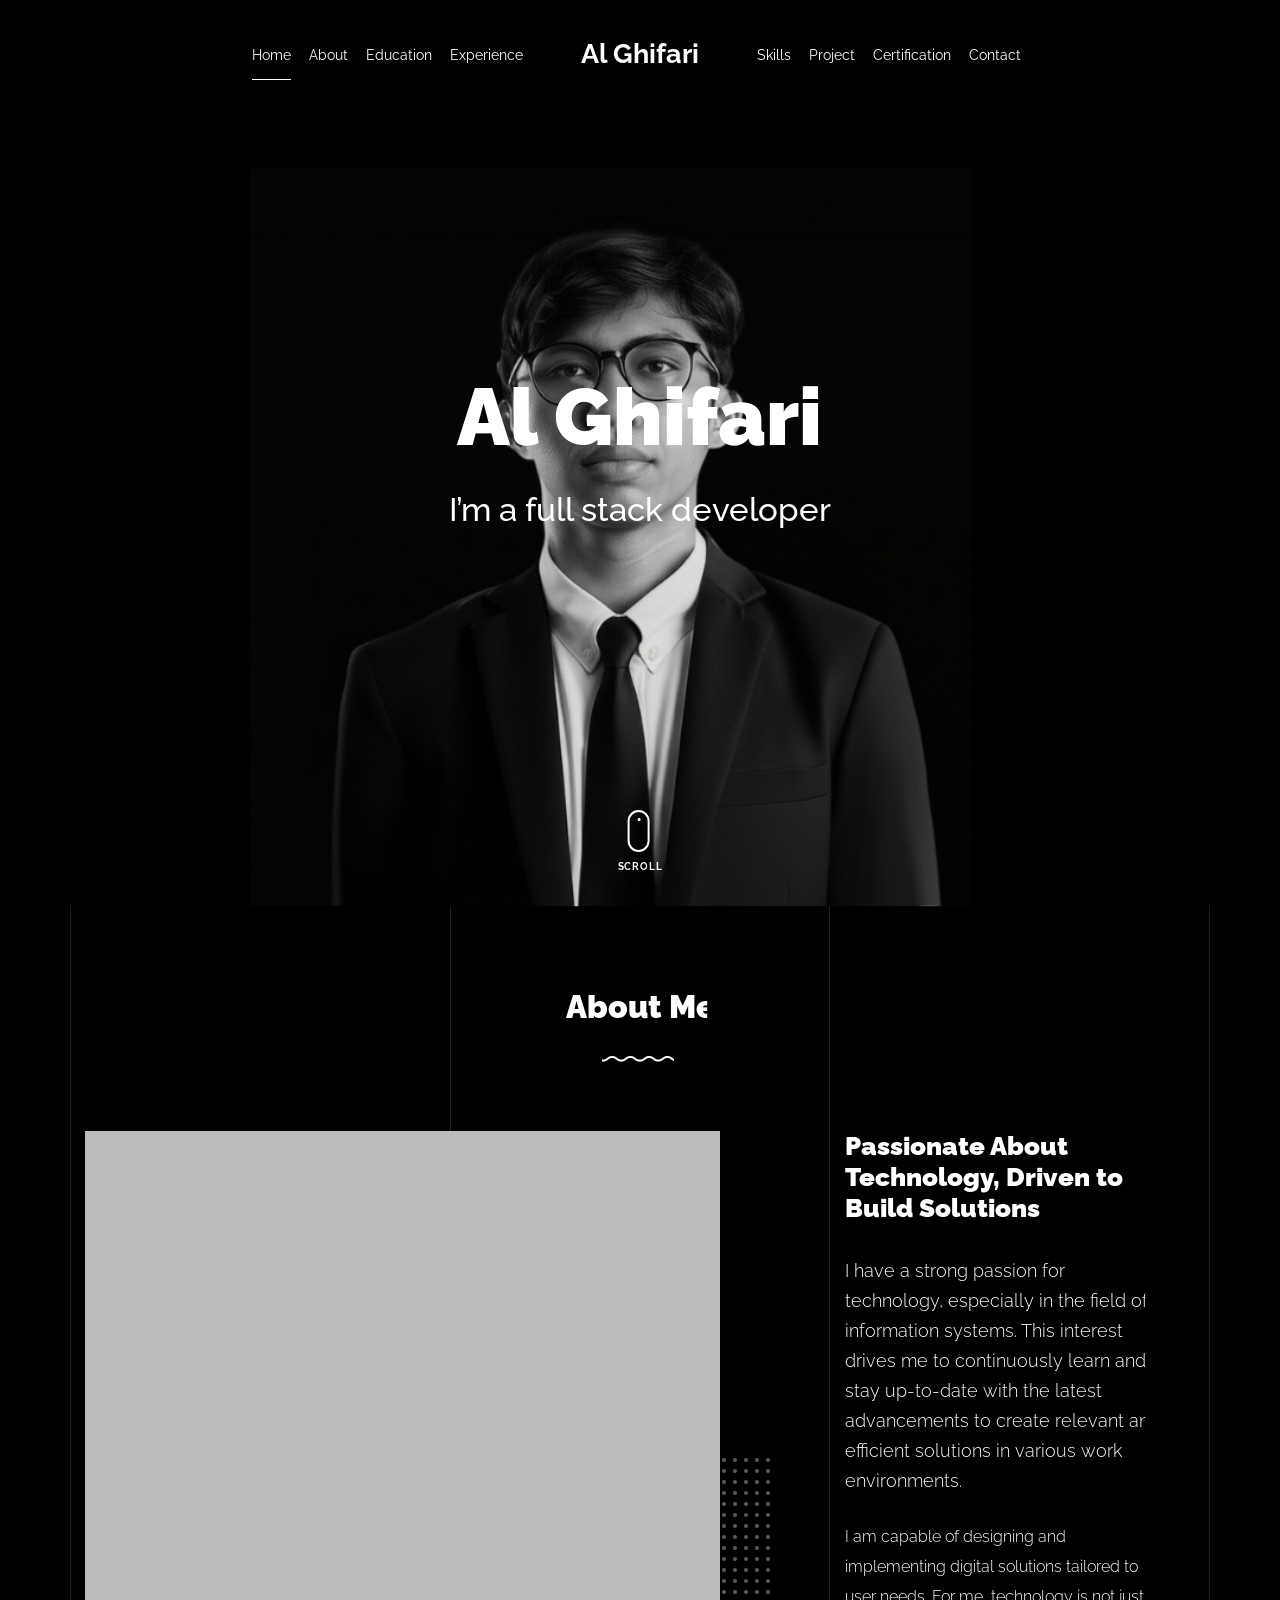
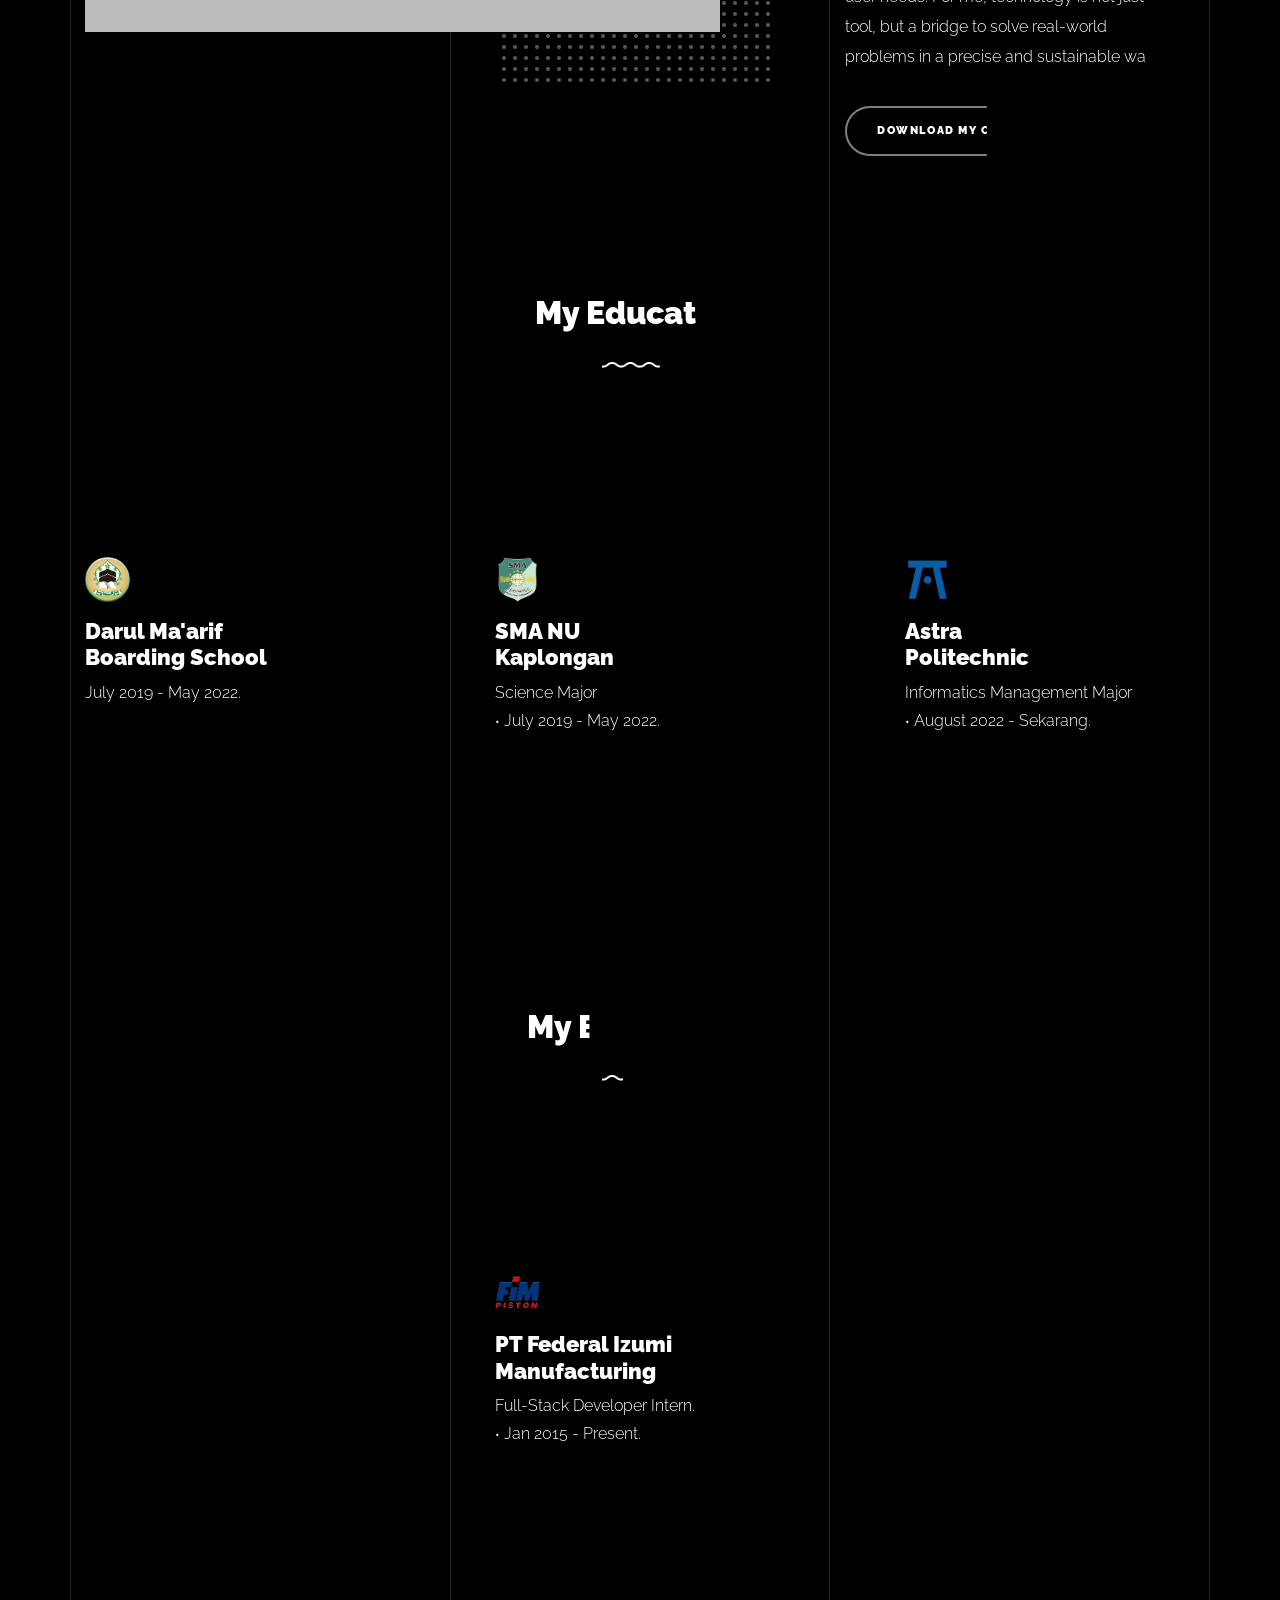
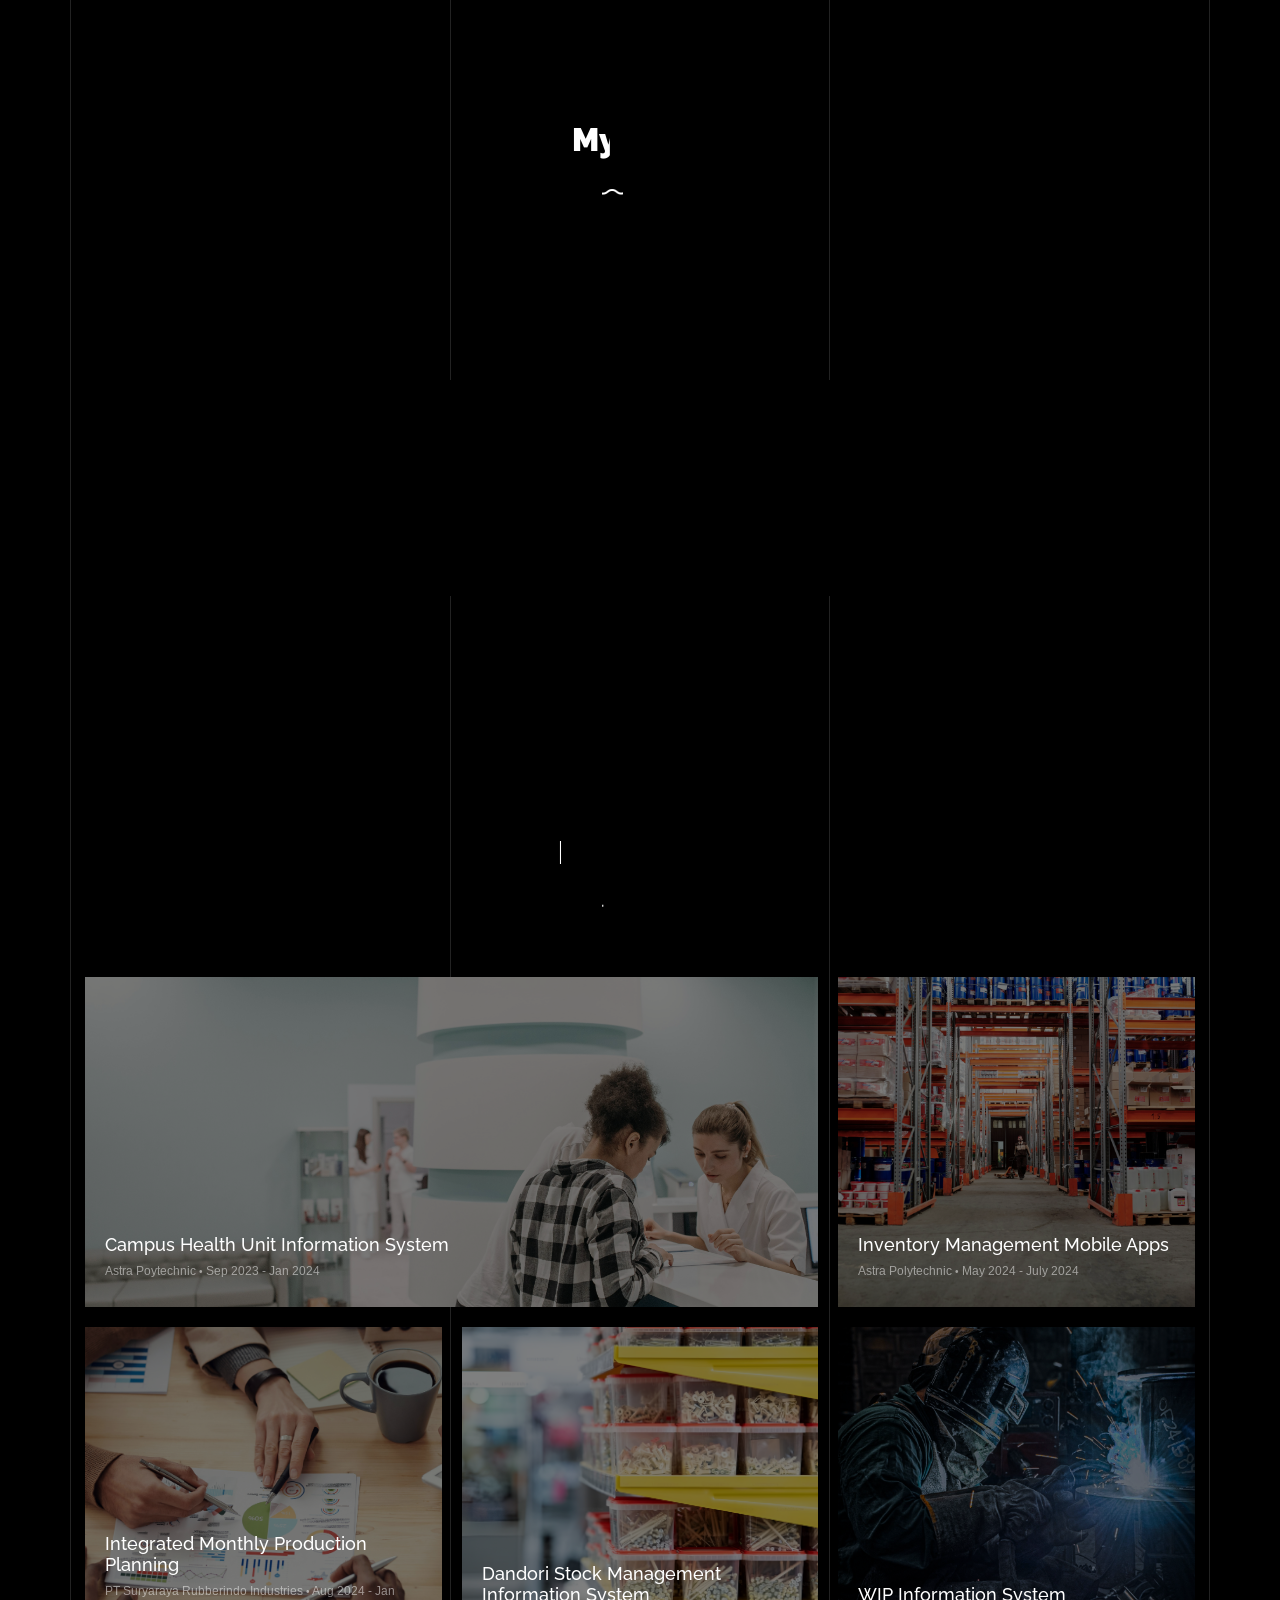
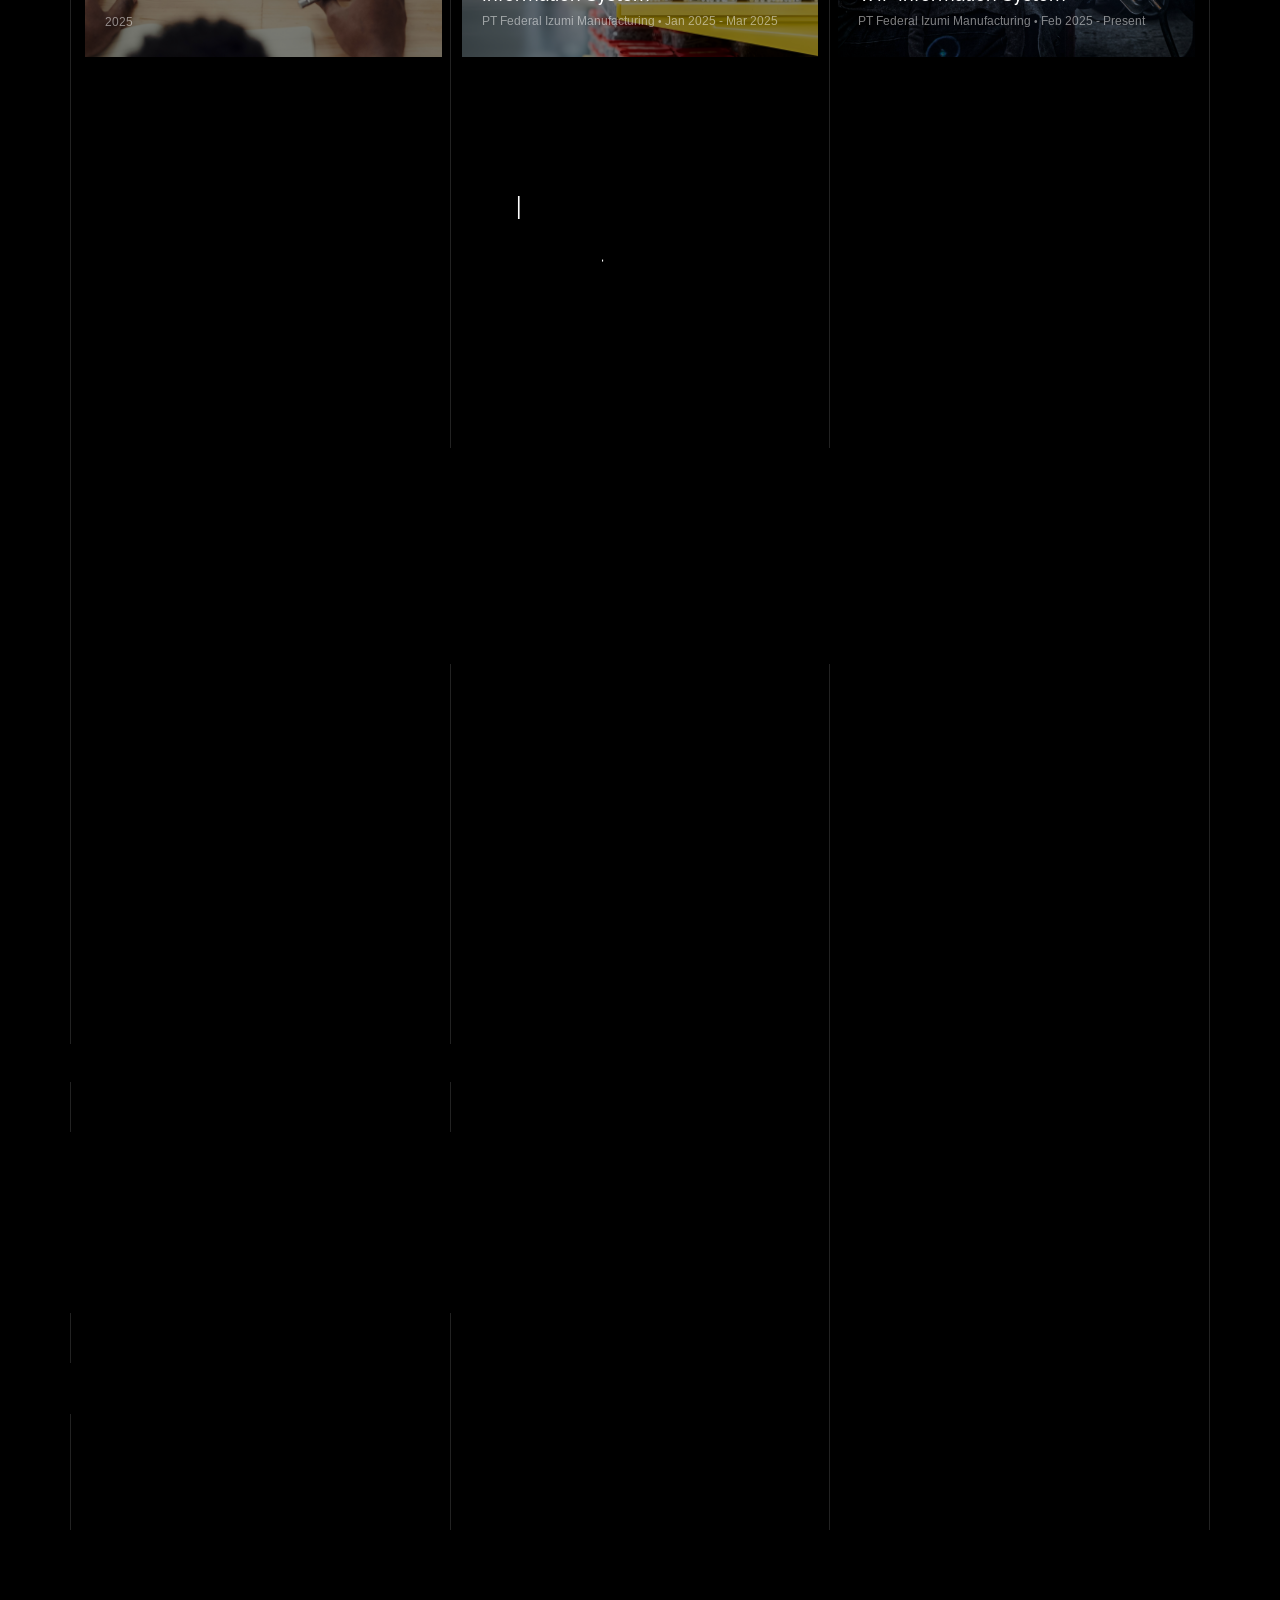
==== index.html @ b29334eb "Update index.html" ====
<!DOCTYPE html>
<html lang="en">
  <head>
    <title>Al Ghifari</title>
    <meta charset="utf-8" />
    <meta
      name="viewport"
      content="width=device-width, initial-scale=1, shrink-to-fit=no"
    />

    <meta name="description" content="" />
    <meta name="keywords" content="html, css, javascript, jquery" />
    <meta name="author" content="" />

    <link
      rel="icon"
      type="image/png"
      sizes="96x96"
      href="images/6 white in black transparent.png"
    />
    <link rel="stylesheet" href="css/vendor/icomoon/style.css" />
    <link rel="stylesheet" href="css/vendor/owl.carousel.min.css" />
    <link rel="stylesheet" href="css/vendor/animate.min.css" />
    <link rel="stylesheet" href="css/vendor/aos.css" />
    <link rel="stylesheet" href="css/vendor/bootstrap.min.css" />
    <link rel="stylesheet" href="css/vendor/jquery.fancybox.min.css" />

    <!-- Theme Style -->
    <link rel="stylesheet" href="css/style.css" />
  </head>
  <body data-spy="scroll" data-target=".site-nav-target" data-offset="200">
    <nav class="unslate_co--site-mobile-menu">
      <div class="close-wrap d-flex">
        <a href="#" class="d-flex ml-auto js-menu-toggle">
          <span class="close-label">Close</span>
          <div class="close-times">
            <span class="bar1"></span>
            <span class="bar2"></span>
          </div>
        </a>
      </div>
      <div class="site-mobile-inner"></div>
    </nav>

    <div class="unslate_co--site-wrap">
      <div class="unslate_co--site-inner">
        <div class="lines-wrap">
          <div class="lines-inner">
            <div class="lines"></div>
          </div>
        </div>
        <!-- END lines -->

        <nav class="unslate_co--site-nav site-nav-target">
          <div class="container">
            <div
              class="row align-items-center justify-content-between text-left"
            >
              <div class="col-md-5 text-right">
                <ul
                  class="site-nav-ul js-clone-nav text-left d-none d-lg-inline-block"
                >
                  <li>
                    <a href="#home-section" class="nav-link">Home</a>
                  </li>
                  <li><a href="#about-section" class="nav-link">About</a></li>
                  <li>
                    <a href="#education-section" class="nav-link">Education</a>
                  </li>
                  <li>
                    <a href="#experience-section" class="nav-link"
                      >Experience</a
                    >
                  </li>
                </ul>
              </div>
              <div class="site-logo pos-absolute">
                <a href="index.html" class="unslate_co--site-logo"
                  >Al Ghifari</a
                >
              </div>
              <div class="col-md-5 text-right text-lg-left">
                <ul
                  class="site-nav-ul js-clone-nav text-left d-none d-lg-inline-block"
                >
                  <li><a href="#skills-section" class="nav-link">Skills</a></li>
                  <li>
                    <a href="#project-section" class="nav-link">Project</a>
                  </li>
                  <li>
                    <a href="#certification-section" class="nav-link"
                      >Certification</a
                    >
                  </li>
                  <li>
                    <a href="#contact-section" class="nav-link">Contact</a>
                  </li>
                </ul>

                <ul
                  class="site-nav-ul-none-onepage text-right d-inline-block d-lg-none"
                >
                  <li><a href="#" class="js-menu-toggle">Menu</a></li>
                </ul>
              </div>
            </div>
          </div>
        </nav>
        <!-- END nav -->

        <div
          class="cover-v1 jarallax"
          style="background-image: url('images/hero.png')"
          id="home-section"
        >
          <div class="container">
            <div class="row align-items-center">
              <div class="col-md-7 mx-auto text-center">
                <h1 class="heading gsap-reveal-hero">Al Ghifari</h1>
                <h2 class="subheading gsap-reveal-hero">
                  I’m a full stack developer
                </h2>
              </div>
            </div>
          </div>

          <a href="#about-section" class="mouse-wrap smoothscroll">
            <span class="mouse">
              <span class="scroll"></span>
            </span>
            <span class="mouse-label">Scroll</span>
          </a>
        </div>
        <!-- END .cover-v1 -->

        <div class="unslate_co--section" id="about-section">
          <div class="container">
            <div class="section-heading-wrap text-center mb-5">
              <h2 class="heading-h2 text-center divider">
                <span class="gsap-reveal">About Me</span>
              </h2>
              <span class="gsap-reveal">
                <img src="images/divider.png" alt="divider" width="76" />
              </span>
            </div>

            <div class="row mt-5 justify-content-between">
              <div class="col-lg-7 mb-5 mb-lg-0">
                <figure class="dotted-bg gsap-reveal-img">
                  <img src="images/profile.png" alt="Image" class="img-fluid" />
                </figure>
              </div>
              <div class="col-lg-4 pr-lg-5">
                <h3 class="mb-4 heading-h3">
                  <span class="gsap-reveal"
                    >Passionate About Technology, Driven to Build
                    Solutions</span
                  >
                </h3>
                <p class="lead gsap-reveal">
                  I have a strong passion for technology, especially in the
                  field of information systems. This interest drives me to
                  continuously learn and stay up-to-date with the latest
                  advancements to create relevant and efficient solutions in
                  various work environments.
                </p>
                <p class="mb-4 gsap-reveal">
                  I am capable of designing and implementing digital solutions
                  tailored to user needs. For me, technology is not just a tool,
                  but a bridge to solve real-world problems in a precise and
                  sustainable way.
                </p>
                <p class="gsap-reveal">
                  <a
                    target="_blank"
                    href="pdf/MUHAMMAD AL GHIFARI.pdf"
                    class="btn btn-outline-pill btn-custom-light"
                    >Download my CV</a
                  >
                </p>
              </div>
            </div>
          </div>
        </div>

        <div class="unslate_co--section" id="education-section">
          <div class="container">
            <div class="section-heading-wrap text-center mb-5">
              <h2 class="heading-h2 text-center divider">
                <span class="gsap-reveal">My Education</span>
              </h2>
              <span class="gsap-reveal"
                ><img src="images/divider.png" alt="divider" width="76"
              /></span>
            </div>
            <br />
            <br />
            <br />
            <br />

            <div class="row gutter-v3">
              <div class="col-md-6 col-lg-4 mb-4">
                <div class="feature-v1" data-aos="fade-up" data-aos-delay="0">
                  <div class="wrap-icon mb-3">
                    <img
                      src="images/logo/ppdm-logo.png"
                      alt="Image"
                      width="45"
                    />
                  </div>
                  <h3>
                    Darul Ma'arif <br />
                    Boarding School
                  </h3>
                  <p>July 2019 - May 2022.</p>
                </div>
              </div>
              <div class="col-md-6 col-lg-4 mb-4">
                <div class="feature-v1" data-aos="fade-up" data-aos-delay="100">
                  <div class="wrap-icon mb-3">
                    <img
                      src="images/logo/smanuk-logo.png"
                      alt="Icon"
                      width="45"
                    />
                  </div>
                  <h3>
                    SMA NU <br />
                    Kaplongan
                  </h3>
                  <p>
                    Science Major <br />
                    <span class="small">&bullet;</span> July 2019 - May 2022.
                  </p>
                </div>
              </div>
              <div class="col-md-6 col-lg-4 mb-4">
                <div class="feature-v1" data-aos="fade-up" data-aos-delay="200">
                  <div class="wrap-icon mb-3">
                    <img
                      src="images/logo/poltek-astra-logo.png"
                      alt="Image"
                      class="img-fluid"
                      width="45"
                    />
                  </div>
                  <h3>
                    Astra <br />
                    Politechnic
                  </h3>
                  <p>
                    Informatics Management Major <br />
                    <span class="small">&bullet;</span> August 2022 - Sekarang.
                  </p>
                </div>
              </div>
            </div>

            <br />
            <br />
            <br />
            <br />
          </div>
        </div>

        <div class="unslate_co--section" id="experience-section">
          <div class="container">
            <div class="section-heading-wrap text-center mb-5">
              <h2 class="heading-h2 text-center divider">
                <span class="gsap-reveal">My Experience</span>
              </h2>
              <span class="gsap-reveal"
                ><img src="images/divider.png" alt="divider" width="76"
              /></span>
            </div>
            <br />
            <br />
            <br />
            <br />

            <div class="row gutter-v3 justify-content-center">
              <div class="col-md-6 col-lg-4 mb-4">
                <div class="feature-v1" data-aos="fade-up" data-aos-delay="0">
                  <div class="wrap-icon mb-3">
                    <img
                      src="images/logo/fim-logo.png"
                      alt="Image"
                      width="45"
                    />
                  </div>
                  <h3>
                    PT Federal Izumi <br />
                    Manufacturing
                  </h3>
                  <p>
                    Full-Stack Developer Intern. <br /><span class="small"
                      >&bullet;</span
                    >
                    Jan 2015 - Present.
                  </p>
                </div>
              </div>
            </div>

            <br />
            <br />
            <br />
            <br />
          </div>
        </div>

        <div class="unslate_co--section section-counter" id="skills-section">
          <div class="container">
            <div class="section-heading-wrap text-center mb-5">
              <h2 class="heading-h2 text-center divider">
                <span class="gsap-reveal">My Skills</span>
              </h2>
              <span class="gsap-reveal"
                ><img src="images/divider.png" alt="divider" width="76"
              /></span>
            </div>
            <br />
            <br />

            <div class="unslate_co--section">
              <div class="container">
                <div class="owl-carousel logo-slider">
                  <div class="logo-v1 gsap-reveal">
                    <img
                      src="images/logo/git-logo.png"
                      alt="Image"
                      class="img-fluid"
                    />
                  </div>
                  <div class="logo-v1 gsap-reveal">
                    <img
                      src="images/logo/c-logo.png"
                      alt="Image"
                      class="img-fluid"
                    />
                  </div>
                  <div class="logo-v1 gsap-reveal">
                    <img
                      src="images/logo/c-sharp-logo.png"
                      alt="Image"
                      class="img-fluid"
                    />
                  </div>
                  <div class="logo-v1 gsap-reveal">
                    <img
                      src="images/logo/java-logo.png"
                      alt="Image"
                      class="img-fluid"
                    />
                  </div>
                  <div class="logo-v1 gsap-reveal">
                    <img
                      src="images/logo/java-script-logo.png"
                      alt="Image"
                      class="img-fluid"
                    />
                  </div>
                  <div class="logo-v1 gsap-reveal">
                    <img
                      src="images/logo/codeigniter-logo.png"
                      alt="Image"
                      class="img-fluid"
                    />
                  </div>
                  <div class="logo-v1 gsap-reveal">
                    <img
                      src="images/logo/laravel-logo.png"
                      alt="Image"
                      class="img-fluid"
                    />
                  </div>
                  <div class="logo-v1 gsap-reveal">
                    <img
                      src="images/logo/dot-net-logo.png"
                      alt="Image"
                      class="img-fluid"
                    />
                  </div>
                  <div class="logo-v1 gsap-reveal">
                    <img
                      src="images/logo/spring-boot-logo.png"
                      alt="Image"
                      class="img-fluid"
                    />
                  </div>
                  <div class="logo-v1 gsap-reveal">
                    <img
                      src="images/logo/react-logo.png"
                      alt="Image"
                      class="img-fluid"
                    />
                  </div>
                  <div class="logo-v1 gsap-reveal">
                    <img
                      src="images/logo/android-studio-logo.png"
                      alt="Image"
                      class="img-fluid"
                    />
                  </div>
                  <div class="logo-v1 gsap-reveal">
                    <img
                      src="images/logo/my-sql-logo.png"
                      alt="Image"
                      class="img-fluid"
                    />
                  </div>
                  <div class="logo-v1 gsap-reveal">
                    <img
                      src="images/logo/ssms-logo.png"
                      alt="Image"
                      class="img-fluid"
                    />
                  </div>
                </div>
              </div>
            </div>

            <br />
            <br />
          </div>
        </div>
        <!-- END .counter -->

        <div class="unslate_co--section" id="project-section">
          <div class="container">
            <div class="section-heading-wrap text-center mb-5">
              <h2 class="heading-h2 text-center divider">
                <span class="gsap-reveal">My Project</span>
              </h2>
              <span class="gsap-reveal"
                ><img src="images/divider.png" alt="divider" width="76"
              /></span>
            </div>

            <div class="row gutter-v4 align-items-stretch">
              <div
                class="col-sm-6 col-md-6 col-lg-8 blog-post-entry"
                data-aos="fade-up"
                data-aos-delay="0"
              >
                <a href="" class="grid-item blog-item w-100 h-100">
                  <div class="overlay">
                    <div class="portfolio-item-content">
                      <h3>Campus Health Unit Information System</h3>
                      <p class="post-meta">
                        Astra Poytechnic <span class="small">&bullet;</span> Sep
                        2023 - Jan 2024
                      </p>
                    </div>
                  </div>
                  <img src="images/health.jpg" class="lazyload" alt="Image" />
                </a>
              </div>
              <div
                class="col-sm-6 col-md-6 col-lg-4 blog-post-entry"
                data-aos="fade-up"
                data-aos-delay="100"
              >
                <a href="" class="grid-item blog-item w-100 h-100">
                  <div class="overlay">
                    <div class="portfolio-item-content">
                      <h3>Inventory Management Mobile Apps</h3>
                      <p class="post-meta">
                        Astra Polytechnic
                        <span class="small">&bullet;</span> May 2024 - July 2024
                      </p>
                    </div>
                  </div>
                  <img
                    src="images/inventori.jpg"
                    class="lazyload"
                    alt="Image"
                  />
                </a>
              </div>

              <div
                class="col-sm-6 col-md-6 col-lg-4 blog-post-entry"
                data-aos="fade-up"
                data-aos-delay="0"
              >
                <a href="" class="grid-item blog-item w-100 h-100">
                  <div class="overlay">
                    <div class="portfolio-item-content">
                      <h3>Integrated Monthly Production Planning</h3>
                      <p class="post-meta">
                        PT Suryaraya Rubberindo Industries
                        <span class="small">&bullet;</span> Aug 2024 - Jan 2025
                      </p>
                    </div>
                  </div>
                  <img src="images/planning.jpg" class="lazyload" alt="Image" />
                </a>
              </div>
              <div
                class="col-sm-6 col-md-6 col-lg-4 blog-post-entry"
                data-aos="fade-up"
                data-aos-delay="100"
              >
                <a href="" class="grid-item blog-item w-100 h-100">
                  <div class="overlay">
                    <div class="portfolio-item-content">
                      <h3>Dandori Stock Management Information System</h3>
                      <p class="post-meta">
                        PT Federal Izumi Manufacturing
                        <span class="small">&bullet;</span> Jan 2025 - Mar 2025
                      </p>
                    </div>
                  </div>
                  <img src="images/dandori.png" class="lazyload" alt="Image" />
                </a>
              </div>

              <div
                class="col-sm-6 col-md-6 col-lg-4 blog-post-entry"
                data-aos="fade-up"
                data-aos-delay="200"
              >
                <a href="" class="grid-item blog-item w-100 h-100">
                  <div class="overlay">
                    <div class="portfolio-item-content">
                      <h3>WIP Information System</h3>
                      <p class="post-meta">
                        PT Federal Izumi Manufacturing
                        <span class="small">&bullet;</span> Feb 2025 - Present
                      </p>
                    </div>
                  </div>
                  <img
                    src="images/production.jpg"
                    class="lazyload"
                    alt="Image"
                  />
                </a>
              </div>
            </div>
          </div>
        </div>
        <!-- END blog posts -->

        <div
          class="unslate_co--section section-counter"
          id="certification-section"
        >
          <div class="container">
            <div class="section-heading-wrap text-center mb-5">
              <h2 class="heading-h2 text-center divider">
                <span class="gsap-reveal">My Certification</span>
              </h2>
              <span class="gsap-reveal"
                ><img src="images/divider.png" alt="divider" width="76"
              /></span>
            </div>
            <br />
            <br />

            <div class="unslate_co--section">
              <div class="container">
                <div class="owl-carousel logo-slider">
                  <div class="logo-v1 gsap-reveal">
                    <img
                      src="images/logo/mtcna-logo.png"
                      alt="Image"
                      class="img-fluid"
                    />
                  </div>
                  <div class="logo-v1 gsap-reveal">
                    <img
                      src="images/logo/microsoft-az-900-logo.png"
                      alt="Image"
                      class="img-fluid"
                    />
                  </div>
                  <div class="logo-v1 gsap-reveal">
                    <img
                      src="images/logo/iso_9001_2015-logo.png"
                      alt="Image"
                      class="img-fluid"
                    />
                  </div>
                  <div class="logo-v1 gsap-reveal">
                    <img
                      src="images/logo/iso_14001_2015-logo.png"
                      alt="Image"
                      class="img-fluid"
                    />
                  </div>
                  <div class="logo-v1 gsap-reveal">
                    <img
                      src="images/logo/iso_45001_2018-logo.png"
                      alt="Image"
                      class="img-fluid"
                    />
                  </div>
                </div>
              </div>
            </div>

            <br />
            <br />
          </div>
        </div>

        <div class="unslate_co--section" id="contact-section">
          <div class="container">
            <div class="section-heading-wrap text-center mb-5">
              <h2 class="heading-h2 text-center divider">
                <span class="gsap-reveal">Get In Touch</span>
              </h2>
              <span class="gsap-reveal"
                ><img src="images/divider.png" alt="divider" width="76"
              /></span>
            </div>

            <div class="row justify-content-between">
              <div class="col-md-6">
                <form
                  class="form-outline-style-v1"
                  id="contactForm"
                  action="https://formspree.io/f/xovwprqk"
                  method="POST"
                >
                  <div class="form-group row mb-0">
                    <div class="col-lg-6 form-group gsap-reveal">
                      <label for="name">Name</label>
                      <input
                        name="name"
                        type="text"
                        class="form-control"
                        id="name"
                      />
                    </div>
                    <div class="col-lg-6 form-group gsap-reveal">
                      <label for="email">Email</label>
                      <input
                        name="email"
                        type="email"
                        class="form-control"
                        id="email"
                      />
                    </div>
                    <div class="col-lg-12 form-group gsap-reveal">
                      <label for="message">Write your message...</label>
                      <textarea
                        name="message"
                        id="message"
                        cols="30"
                        rows="7"
                        class="form-control"
                      ></textarea>
                    </div>
                  </div>
                  <div class="form-group row gsap-reveal">
                    <div class="col-md-12 d-flex align-items-center">
                      <button
                        type="submit"
                        class="btn btn-outline-pill btn-custom-light mr-3"
                      >
                        Submit
                      </button>
                      <span class="submitting"></span>
                    </div>
                  </div>
                </form>
                <div id="form-message-warning" class="mt-4">
                  Something went wrong, please try again later!
                </div>
                <div id="form-message-success">
                  Your message was sent, thank you!
                </div>
              </div>

              <div class="col-md-4">
                <div class="contact-info-v1">
                  <div class="gsap-reveal d-block">
                    <span class="d-block contact-info-label">Email</span>
                    <a href="#" class="contact-info-val"
                      >alghifarimuhammad165@gmail.com</a
                    >
                  </div>
                  <div class="gsap-reveal d-block">
                    <span class="d-block contact-info-label">Phone</span>
                    <a href="#" class="contact-info-val">+62 812 925 889 78</a>
                  </div>
                  <div class="gsap-reveal d-block">
                    <span class="d-block contact-info-label">Address</span>
                    <address class="contact-info-val">
                      Bekasi, <br />
                      Jawa Barat.
                    </address>
                  </div>
                </div>
              </div>
            </div>
          </div>
        </div>
      </div>
      <!-- END .unslate_co-site-inner -->

      <footer class="unslate_co--footer unslate_co--section">
        <div class="container">
          <div class="row justify-content-center">
            <div class="col-md-7">
              <div class="footer-site-logo">
                <a href="#">Al Ghifari</a>
              </div>

              <ul class="footer-site-social">
                <li>
                  <a
                    target="_blank"
                    href="https://www.linkedin.com/in/muhammad-al-ghifari-1200b627a/"
                    >LinkedIn</a
                  >
                </li>
                <li>
                  <a 
                    target="_blank"
                    href="http://instagram.com/al6hifari"
                    >Instagram</a
                  >
                </li>
                <li>
                  <a
                    target="_blank"
                    href="http://facebook.com/muhammad.a.ghifari.73744"
                    >Facebook</a
                  >
                </li>
                <li>
                  <a 
                    target="_blank"
                    href="https://www.youtube.com/@al6hifari"
                    >Youtube</a
                  >
                </li>
                <li>
                  <a 
                    target="_blank"
                    href="https://github.com/theycallmeghifar"
                    >GitHub</a
                  >
                </li>
              </ul>

              <p class="site-copyright">
                <!-- Link back to Colorlib can't be removed. Template is licensed under CC BY 3.0. -->
                Copyright &copy;
                <script>
                  document.write(new Date().getFullYear());
                </script>
                All rights reserved
                <!-- Link back to Colorlib can't be removed. Template is licensed under CC BY 3.0. -->
              </p>
            </div>
          </div>
        </div>
      </footer>
    </div>

    <!-- Loader -->
    <div id="unslate_co--overlayer"></div>
    <div class="site-loader-wrap">
      <div class="site-loader"></div>
    </div>

    <script src="js/scripts-dist.js"></script>
    <script src="js/main.js"></script>
  </body>
</html>
---- css/vendor/icomoon/style.css ----
@font-face {
  font-family: 'icomoon';
  src:  url('fonts/icomoon.eot?10si43');
  src:  url('fonts/icomoon.eot?10si43#iefix') format('embedded-opentype'),
    url('fonts/icomoon.ttf?10si43') format('truetype'),
    url('fonts/icomoon.woff?10si43') format('woff'),
    url('fonts/icomoon.svg?10si43#icomoon') format('svg');
  font-weight: normal;
  font-style: normal;
}

[class^="icon-"], [class*=" icon-"] {
  /* use !important to prevent issues with browser extensions that change fonts */
  font-family: 'icomoon' !important;
  speak: none;
  font-style: normal;
  font-weight: normal;
  font-variant: normal;
  text-transform: none;
  line-height: 1;

  /* Better Font Rendering =========== */
  -webkit-font-smoothing: antialiased;
  -moz-osx-font-smoothing: grayscale;
}

.icon-asterisk:before {
  content: "\f069";
}
.icon-plus:before {
  content: "\f067";
}
.icon-question:before {
  content: "\f128";
}
.icon-minus:before {
  content: "\f068";
}
.icon-glass:before {
  content: "\f000";
}
.icon-music:before {
  content: "\f001";
}
.icon-search:before {
  content: "\f002";
}
.icon-envelope-o:before {
  content: "\f003";
}
.icon-heart:before {
  content: "\f004";
}
.icon-star:before {
  content: "\f005";
}
.icon-star-o:before {
  content: "\f006";
}
.icon-user:before {
  content: "\f007";
}
.icon-film:before {
  content: "\f008";
}
.icon-th-large:before {
  content: "\f009";
}
.icon-th:before {
  content: "\f00a";
}
.icon-th-list:before {
  content: "\f00b";
}
.icon-check:before {
  content: "\f00c";
}
.icon-close:before {
  content: "\f00d";
}
.icon-remove:before {
  content: "\f00d";
}
.icon-times:before {
  content: "\f00d";
}
.icon-search-plus:before {
  content: "\f00e";
}
.icon-search-minus:before {
  content: "\f010";
}
.icon-power-off:before {
  content: "\f011";
}
.icon-signal:before {
  content: "\f012";
}
.icon-cog:before {
  content: "\f013";
}
.icon-gear:before {
  content: "\f013";
}
.icon-trash-o:before {
  content: "\f014";
}
.icon-home:before {
  content: "\f015";
}
.icon-file-o:before {
  content: "\f016";
}
.icon-clock-o:before {
  content: "\f017";
}
.icon-road:before {
  content: "\f018";
}
.icon-download:before {
  content: "\f019";
}
.icon-arrow-circle-o-down:before {
  content: "\f01a";
}
.icon-arrow-circle-o-up:before {
  content: "\f01b";
}
.icon-inbox:before {
  content: "\f01c";
}
.icon-play-circle-o:before {
  content: "\f01d";
}
.icon-repeat:before {
  content: "\f01e";
}
.icon-rotate-right:before {
  content: "\f01e";
}
.icon-refresh:before {
  content: "\f021";
}
.icon-list-alt:before {
  content: "\f022";
}
.icon-lock:before {
  content: "\f023";
}
.icon-flag:before {
  content: "\f024";
}
.icon-headphones:before {
  content: "\f025";
}
.icon-volume-off:before {
  content: "\f026";
}
.icon-volume-down:before {
  content: "\f027";
}
.icon-volume-up:before {
  content: "\f028";
}
.icon-qrcode:before {
  content: "\f029";
}
.icon-barcode:before {
  content: "\f02a";
}
.icon-tag:before {
  content: "\f02b";
}
.icon-tags:before {
  content: "\f02c";
}
.icon-book:before {
  content: "\f02d";
}
.icon-bookmark:before {
  content: "\f02e";
}
.icon-print:before {
  content: "\f02f";
}
.icon-camera:before {
  content: "\f030";
}
.icon-font:before {
  content: "\f031";
}
.icon-bold:before {
  content: "\f032";
}
.icon-italic:before {
  content: "\f033";
}
.icon-text-height:before {
  content: "\f034";
}
.icon-text-width:before {
  content: "\f035";
}
.icon-align-left:before {
  content: "\f036";
}
.icon-align-center:before {
  content: "\f037";
}
.icon-align-right:before {
  content: "\f038";
}
.icon-align-justify:before {
  content: "\f039";
}
.icon-list:before {
  content: "\f03a";
}
.icon-dedent:before {
  content: "\f03b";
}
.icon-outdent:before {
  content: "\f03b";
}
.icon-indent:before {
  content: "\f03c";
}
.icon-video-camera:before {
  content: "\f03d";
}
.icon-image:before {
  content: "\f03e";
}
.icon-photo:before {
  content: "\f03e";
}
.icon-picture-o:before {
  content: "\f03e";
}
.icon-pencil:before {
  content: "\f040";
}
.icon-map-marker:before {
  content: "\f041";
}
.icon-adjust:before {
  content: "\f042";
}
.icon-tint:before {
  content: "\f043";
}
.icon-edit:before {
  content: "\f044";
}
.icon-pencil-square-o:before {
  content: "\f044";
}
.icon-share-square-o:before {
  content: "\f045";
}
.icon-check-square-o:before {
  content: "\f046";
}
.icon-arrows:before {
  content: "\f047";
}
.icon-step-backward:before {
  content: "\f048";
}
.icon-fast-backward:before {
  content: "\f049";
}
.icon-backward:before {
  content: "\f04a";
}
.icon-play:before {
  content: "\f04b";
}
.icon-pause:before {
  content: "\f04c";
}
.icon-stop:before {
  content: "\f04d";
}
.icon-forward:before {
  content: "\f04e";
}
.icon-fast-forward:before {
  content: "\f050";
}
.icon-step-forward:before {
  content: "\f051";
}
.icon-eject:before {
  content: "\f052";
}
.icon-chevron-left:before {
  content: "\f053";
}
.icon-chevron-right:before {
  content: "\f054";
}
.icon-plus-circle:before {
  content: "\f055";
}
.icon-minus-circle:before {
  content: "\f056";
}
.icon-times-circle:before {
  content: "\f057";
}
.icon-check-circle:before {
  content: "\f058";
}
.icon-question-circle:before {
  content: "\f059";
}
.icon-info-circle:before {
  content: "\f05a";
}
.icon-crosshairs:before {
  content: "\f05b";
}
.icon-times-circle-o:before {
  content: "\f05c";
}
.icon-check-circle-o:before {
  content: "\f05d";
}
.icon-ban:before {
  content: "\f05e";
}
.icon-arrow-left:before {
  content: "\f060";
}
.icon-arrow-right:before {
  content: "\f061";
}
.icon-arrow-up:before {
  content: "\f062";
}
.icon-arrow-down:before {
  content: "\f063";
}
.icon-mail-forward:before {
  content: "\f064";
}
.icon-share:before {
  content: "\f064";
}
.icon-expand:before {
  content: "\f065";
}
.icon-compress:before {
  content: "\f066";
}
.icon-exclamation-circle:before {
  content: "\f06a";
}
.icon-gift:before {
  content: "\f06b";
}
.icon-leaf:before {
  content: "\f06c";
}
.icon-fire:before {
  content: "\f06d";
}
.icon-eye:before {
  content: "\f06e";
}
.icon-eye-slash:before {
  content: "\f070";
}
.icon-exclamation-triangle:before {
  content: "\f071";
}
.icon-warning:before {
  content: "\f071";
}
.icon-plane:before {
  content: "\f072";
}
.icon-calendar:before {
  content: "\f073";
}
.icon-random:before {
  content: "\f074";
}
.icon-comment:before {
  content: "\f075";
}
.icon-magnet:before {
  content: "\f076";
}
.icon-chevron-up:before {
  content: "\f077";
}
.icon-chevron-down:before {
  content: "\f078";
}
.icon-retweet:before {
  content: "\f079";
}
.icon-shopping-cart:before {
  content: "\f07a";
}
.icon-folder:before {
  content: "\f07b";
}
.icon-folder-open:before {
  content: "\f07c";
}
.icon-arrows-v:before {
  content: "\f07d";
}
.icon-arrows-h:before {
  content: "\f07e";
}
.icon-bar-chart:before {
  content: "\f080";
}
.icon-bar-chart-o:before {
  content: "\f080";
}
.icon-twitter-square:before {
  content: "\f081";
}
.icon-facebook-square:before {
  content: "\f082";
}
.icon-camera-retro:before {
  content: "\f083";
}
.icon-key:before {
  content: "\f084";
}
.icon-cogs:before {
  content: "\f085";
}
.icon-gears:before {
  content: "\f085";
}
.icon-comments:before {
  content: "\f086";
}
.icon-thumbs-o-up:before {
  content: "\f087";
}
.icon-thumbs-o-down:before {
  content: "\f088";
}
.icon-star-half:before {
  content: "\f089";
}
.icon-heart-o:before {
  content: "\f08a";
}
.icon-sign-out:before {
  content: "\f08b";
}
.icon-linkedin-square:before {
  content: "\f08c";
}
.icon-thumb-tack:before {
  content: "\f08d";
}
.icon-external-link:before {
  content: "\f08e";
}
.icon-sign-in:before {
  content: "\f090";
}
.icon-trophy:before {
  content: "\f091";
}
.icon-github-square:before {
  content: "\f092";
}
.icon-upload:before {
  content: "\f093";
}
.icon-lemon-o:before {
  content: "\f094";
}
.icon-phone:before {
  content: "\f095";
}
.icon-square-o:before {
  content: "\f096";
}
.icon-bookmark-o:before {
  content: "\f097";
}
.icon-phone-square:before {
  content: "\f098";
}
.icon-twitter:before {
  content: "\f099";
}
.icon-facebook:before {
  content: "\f09a";
}
.icon-facebook-f:before {
  content: "\f09a";
}
.icon-github:before {
  content: "\f09b";
}
.icon-unlock:before {
  content: "\f09c";
}
.icon-credit-card:before {
  content: "\f09d";
}
.icon-feed:before {
  content: "\f09e";
}
.icon-rss:before {
  content: "\f09e";
}
.icon-hdd-o:before {
  content: "\f0a0";
}
.icon-bullhorn:before {
  content: "\f0a1";
}
.icon-bell-o:before {
  content: "\f0a2";
}
.icon-certificate:before {
  content: "\f0a3";
}
.icon-hand-o-right:before {
  content: "\f0a4";
}
.icon-hand-o-left:before {
  content: "\f0a5";
}
.icon-hand-o-up:before {
  content: "\f0a6";
}
.icon-hand-o-down:before {
  content: "\f0a7";
}
.icon-arrow-circle-left:before {
  content: "\f0a8";
}
.icon-arrow-circle-right:before {
  content: "\f0a9";
}
.icon-arrow-circle-up:before {
  content: "\f0aa";
}
.icon-arrow-circle-down:before {
  content: "\f0ab";
}
.icon-globe:before {
  content: "\f0ac";
}
.icon-wrench:before {
  content: "\f0ad";
}
.icon-tasks:before {
  content: "\f0ae";
}
.icon-filter:before {
  content: "\f0b0";
}
.icon-briefcase:before {
  content: "\f0b1";
}
.icon-arrows-alt:before {
  content: "\f0b2";
}
.icon-group:before {
  content: "\f0c0";
}
.icon-users:before {
  content: "\f0c0";
}
.icon-chain:before {
  content: "\f0c1";
}
.icon-link:before {
  content: "\f0c1";
}
.icon-cloud:before {
  content: "\f0c2";
}
.icon-flask:before {
  content: "\f0c3";
}
.icon-cut:before {
  content: "\f0c4";
}
.icon-scissors:before {
  content: "\f0c4";
}
.icon-copy:before {
  content: "\f0c5";
}
.icon-files-o:before {
  content: "\f0c5";
}
.icon-paperclip:before {
  content: "\f0c6";
}
.icon-floppy-o:before {
  content: "\f0c7";
}
.icon-save:before {
  content: "\f0c7";
}
.icon-square:before {
  content: "\f0c8";
}
.icon-bars:before {
  content: "\f0c9";
}
.icon-navicon:before {
  content: "\f0c9";
}
.icon-reorder:before {
  content: "\f0c9";
}
.icon-list-ul:before {
  content: "\f0ca";
}
.icon-list-ol:before {
  content: "\f0cb";
}
.icon-strikethrough:before {
  content: "\f0cc";
}
.icon-underline:before {
  content: "\f0cd";
}
.icon-table:before {
  content: "\f0ce";
}
.icon-magic:before {
  content: "\f0d0";
}
.icon-truck:before {
  content: "\f0d1";
}
.icon-pinterest:before {
  content: "\f0d2";
}
.icon-pinterest-square:before {
  content: "\f0d3";
}
.icon-google-plus-square:before {
  content: "\f0d4";
}
.icon-google-plus:before {
  content: "\f0d5";
}
.icon-money:before {
  content: "\f0d6";
}
.icon-caret-down:before {
  content: "\f0d7";
}
.icon-caret-up:before {
  content: "\f0d8";
}
.icon-caret-left:before {
  content: "\f0d9";
}
.icon-caret-right:before {
  content: "\f0da";
}
.icon-columns:before {
  content: "\f0db";
}
.icon-sort:before {
  content: "\f0dc";
}
.icon-unsorted:before {
  content: "\f0dc";
}
.icon-sort-desc:before {
  content: "\f0dd";
}
.icon-sort-down:before {
  content: "\f0dd";
}
.icon-sort-asc:before {
  content: "\f0de";
}
.icon-sort-up:before {
  content: "\f0de";
}
.icon-envelope:before {
  content: "\f0e0";
}
.icon-linkedin:before {
  content: "\f0e1";
}
.icon-rotate-left:before {
  content: "\f0e2";
}
.icon-undo:before {
  content: "\f0e2";
}
.icon-gavel:before {
  content: "\f0e3";
}
.icon-legal:before {
  content: "\f0e3";
}
.icon-dashboard:before {
  content: "\f0e4";
}
.icon-tachometer:before {
  content: "\f0e4";
}
.icon-comment-o:before {
  content: "\f0e5";
}
.icon-comments-o:before {
  content: "\f0e6";
}
.icon-bolt:before {
  content: "\f0e7";
}
.icon-flash:before {
  content: "\f0e7";
}
.icon-sitemap:before {
  content: "\f0e8";
}
.icon-umbrella:before {
  content: "\f0e9";
}
.icon-clipboard:before {
  content: "\f0ea";
}
.icon-paste:before {
  content: "\f0ea";
}
.icon-lightbulb-o:before {
  content: "\f0eb";
}
.icon-exchange:before {
  content: "\f0ec";
}
.icon-cloud-download:before {
  content: "\f0ed";
}
.icon-cloud-upload:before {
  content: "\f0ee";
}
.icon-user-md:before {
  content: "\f0f0";
}
.icon-stethoscope:before {
  content: "\f0f1";
}
.icon-suitcase:before {
  content: "\f0f2";
}
.icon-bell:before {
  content: "\f0f3";
}
.icon-coffee:before {
  content: "\f0f4";
}
.icon-cutlery:before {
  content: "\f0f5";
}
.icon-file-text-o:before {
  content: "\f0f6";
}
.icon-building-o:before {
  content: "\f0f7";
}
.icon-hospital-o:before {
  content: "\f0f8";
}
.icon-ambulance:before {
  content: "\f0f9";
}
.icon-medkit:before {
  content: "\f0fa";
}
.icon-fighter-jet:before {
  content: "\f0fb";
}
.icon-beer:before {
  content: "\f0fc";
}
.icon-h-square:before {
  content: "\f0fd";
}
.icon-plus-square:before {
  content: "\f0fe";
}
.icon-angle-double-left:before {
  content: "\f100";
}
.icon-angle-double-right:before {
  content: "\f101";
}
.icon-angle-double-up:before {
  content: "\f102";
}
.icon-angle-double-down:before {
  content: "\f103";
}
.icon-angle-left:before {
  content: "\f104";
}
.icon-angle-right:before {
  content: "\f105";
}
.icon-angle-up:before {
  content: "\f106";
}
.icon-angle-down:before {
  content: "\f107";
}
.icon-desktop:before {
  content: "\f108";
}
.icon-laptop:before {
  content: "\f109";
}
.icon-tablet:before {
  content: "\f10a";
}
.icon-mobile:before {
  content: "\f10b";
}
.icon-mobile-phone:before {
  content: "\f10b";
}
.icon-circle-o:before {
  content: "\f10c";
}
.icon-quote-left:before {
  content: "\f10d";
}
.icon-quote-right:before {
  content: "\f10e";
}
.icon-spinner:before {
  content: "\f110";
}
.icon-circle:before {
  content: "\f111";
}
.icon-mail-reply:before {
  content: "\f112";
}
.icon-reply:before {
  content: "\f112";
}
.icon-github-alt:before {
  content: "\f113";
}
.icon-folder-o:before {
  content: "\f114";
}
.icon-folder-open-o:before {
  content: "\f115";
}
.icon-smile-o:before {
  content: "\f118";
}
.icon-frown-o:before {
  content: "\f119";
}
.icon-meh-o:before {
  content: "\f11a";
}
.icon-gamepad:before {
  content: "\f11b";
}
.icon-keyboard-o:before {
  content: "\f11c";
}
.icon-flag-o:before {
  content: "\f11d";
}
.icon-flag-checkered:before {
  content: "\f11e";
}
.icon-terminal:before {
  content: "\f120";
}
.icon-code:before {
  content: "\f121";
}
.icon-mail-reply-all:before {
  content: "\f122";
}
.icon-reply-all:before {
  content: "\f122";
}
.icon-star-half-empty:before {
  content: "\f123";
}
.icon-star-half-full:before {
  content: "\f123";
}
.icon-star-half-o:before {
  content: "\f123";
}
.icon-location-arrow:before {
  content: "\f124";
}
.icon-crop:before {
  content: "\f125";
}
.icon-code-fork:before {
  content: "\f126";
}
.icon-chain-broken:before {
  content: "\f127";
}
.icon-unlink:before {
  content: "\f127";
}
.icon-info:before {
  content: "\f129";
}
.icon-exclamation:before {
  content: "\f12a";
}
.icon-superscript:before {
  content: "\f12b";
}
.icon-subscript:before {
  content: "\f12c";
}
.icon-eraser:before {
  content: "\f12d";
}
.icon-puzzle-piece:before {
  content: "\f12e";
}
.icon-microphone:before {
  content: "\f130";
}
.icon-microphone-slash:before {
  content: "\f131";
}
.icon-shield:before {
  content: "\f132";
}
.icon-calendar-o:before {
  content: "\f133";
}
.icon-fire-extinguisher:before {
  content: "\f134";
}
.icon-rocket:before {
  content: "\f135";
}
.icon-maxcdn:before {
  content: "\f136";
}
.icon-chevron-circle-left:before {
  content: "\f137";
}
.icon-chevron-circle-right:before {
  content: "\f138";
}
.icon-chevron-circle-up:before {
  content: "\f139";
}
.icon-chevron-circle-down:before {
  content: "\f13a";
}
.icon-html5:before {
  content: "\f13b";
}
.icon-css3:before {
  content: "\f13c";
}
.icon-anchor:before {
  content: "\f13d";
}
.icon-unlock-alt:before {
  content: "\f13e";
}
.icon-bullseye:before {
  content: "\f140";
}
.icon-ellipsis-h:before {
  content: "\f141";
}
.icon-ellipsis-v:before {
  content: "\f142";
}
.icon-rss-square:before {
  content: "\f143";
}
.icon-play-circle:before {
  content: "\f144";
}
.icon-ticket:before {
  content: "\f145";
}
.icon-minus-square:before {
  content: "\f146";
}
.icon-minus-square-o:before {
  content: "\f147";
}
.icon-level-up:before {
  content: "\f148";
}
.icon-level-down:before {
  content: "\f149";
}
.icon-check-square:before {
  content: "\f14a";
}
.icon-pencil-square:before {
  content: "\f14b";
}
.icon-external-link-square:before {
  content: "\f14c";
}
.icon-share-square:before {
  content: "\f14d";
}
.icon-compass:before {
  content: "\f14e";
}
.icon-caret-square-o-down:before {
  content: "\f150";
}
.icon-toggle-down:before {
  content: "\f150";
}
.icon-caret-square-o-up:before {
  content: "\f151";
}
.icon-toggle-up:before {
  content: "\f151";
}
.icon-caret-square-o-right:before {
  content: "\f152";
}
.icon-toggle-right:before {
  content: "\f152";
}
.icon-eur:before {
  content: "\f153";
}
.icon-euro:before {
  content: "\f153";
}
.icon-gbp:before {
  content: "\f154";
}
.icon-dollar:before {
  content: "\f155";
}
.icon-usd:before {
  content: "\f155";
}
.icon-inr:before {
  content: "\f156";
}
.icon-rupee:before {
  content: "\f156";
}
.icon-cny:before {
  content: "\f157";
}
.icon-jpy:before {
  content: "\f157";
}
.icon-rmb:before {
  content: "\f157";
}
.icon-yen:before {
  content: "\f157";
}
.icon-rouble:before {
  content: "\f158";
}
.icon-rub:before {
  content: "\f158";
}
.icon-ruble:before {
  content: "\f158";
}
.icon-krw:before {
  content: "\f159";
}
.icon-won:before {
  content: "\f159";
}
.icon-bitcoin:before {
  content: "\f15a";
}
.icon-btc:before {
  content: "\f15a";
}
.icon-file:before {
  content: "\f15b";
}
.icon-file-text:before {
  content: "\f15c";
}
.icon-sort-alpha-asc:before {
  content: "\f15d";
}
.icon-sort-alpha-desc:before {
  content: "\f15e";
}
.icon-sort-amount-asc:before {
  content: "\f160";
}
.icon-sort-amount-desc:before {
  content: "\f161";
}
.icon-sort-numeric-asc:before {
  content: "\f162";
}
.icon-sort-numeric-desc:before {
  content: "\f163";
}
.icon-thumbs-up:before {
  content: "\f164";
}
.icon-thumbs-down:before {
  content: "\f165";
}
.icon-youtube-square:before {
  content: "\f166";
}
.icon-youtube:before {
  content: "\f167";
}
.icon-xing:before {
  content: "\f168";
}
.icon-xing-square:before {
  content: "\f169";
}
.icon-youtube-play:before {
  content: "\f16a";
}
.icon-dropbox:before {
  content: "\f16b";
}
.icon-stack-overflow:before {
  content: "\f16c";
}
.icon-instagram:before {
  content: "\f16d";
}
.icon-flickr:before {
  content: "\f16e";
}
.icon-adn:before {
  content: "\f170";
}
.icon-bitbucket:before {
  content: "\f171";
}
.icon-bitbucket-square:before {
  content: "\f172";
}
.icon-tumblr:before {
  content: "\f173";
}
.icon-tumblr-square:before {
  content: "\f174";
}
.icon-long-arrow-down:before {
  content: "\f175";
}
.icon-long-arrow-up:before {
  content: "\f176";
}
.icon-long-arrow-left:before {
  content: "\f177";
}
.icon-long-arrow-right:before {
  content: "\f178";
}
.icon-apple:before {
  content: "\f179";
}
.icon-windows:before {
  content: "\f17a";
}
.icon-android:before {
  content: "\f17b";
}
.icon-linux:before {
  content: "\f17c";
}
.icon-dribbble:before {
  content: "\f17d";
}
.icon-skype:before {
  content: "\f17e";
}
.icon-foursquare:before {
  content: "\f180";
}
.icon-trello:before {
  content: "\f181";
}
.icon-female:before {
  content: "\f182";
}
.icon-male:before {
  content: "\f183";
}
.icon-gittip:before {
  content: "\f184";
}
.icon-gratipay:before {
  content: "\f184";
}
.icon-sun-o:before {
  content: "\f185";
}
.icon-moon-o:before {
  content: "\f186";
}
.icon-archive:before {
  content: "\f187";
}
.icon-bug:before {
  content: "\f188";
}
.icon-vk:before {
  content: "\f189";
}
.icon-weibo:before {
  content: "\f18a";
}
.icon-renren:before {
  content: "\f18b";
}
.icon-pagelines:before {
  content: "\f18c";
}
.icon-stack-exchange:before {
  content: "\f18d";
}
.icon-arrow-circle-o-right:before {
  content: "\f18e";
}
.icon-arrow-circle-o-left:before {
  content: "\f190";
}
.icon-caret-square-o-left:before {
  content: "\f191";
}
.icon-toggle-left:before {
  content: "\f191";
}
.icon-dot-circle-o:before {
  content: "\f192";
}
.icon-wheelchair:before {
  content: "\f193";
}
.icon-vimeo-square:before {
  content: "\f194";
}
.icon-try:before {
  content: "\f195";
}
.icon-turkish-lira:before {
  content: "\f195";
}
.icon-plus-square-o:before {
  content: "\f196";
}
.icon-space-shuttle:before {
  content: "\f197";
}
.icon-slack:before {
  content: "\f198";
}
.icon-envelope-square:before {
  content: "\f199";
}
.icon-wordpress:before {
  content: "\f19a";
}
.icon-openid:before {
  content: "\f19b";
}
.icon-bank:before {
  content: "\f19c";
}
.icon-institution:before {
  content: "\f19c";
}
.icon-university:before {
  content: "\f19c";
}
.icon-graduation-cap:before {
  content: "\f19d";
}
.icon-mortar-board:before {
  content: "\f19d";
}
.icon-yahoo:before {
  content: "\f19e";
}
.icon-google:before {
  content: "\f1a0";
}
.icon-reddit:before {
  content: "\f1a1";
}
.icon-reddit-square:before {
  content: "\f1a2";
}
.icon-stumbleupon-circle:before {
  content: "\f1a3";
}
.icon-stumbleupon:before {
  content: "\f1a4";
}
.icon-delicious:before {
  content: "\f1a5";
}
.icon-digg:before {
  content: "\f1a6";
}
.icon-pied-piper-pp:before {
  content: "\f1a7";
}
.icon-pied-piper-alt:before {
  content: "\f1a8";
}
.icon-drupal:before {
  content: "\f1a9";
}
.icon-joomla:before {
  content: "\f1aa";
}
.icon-language:before {
  content: "\f1ab";
}
.icon-fax:before {
  content: "\f1ac";
}
.icon-building:before {
  content: "\f1ad";
}
.icon-child:before {
  content: "\f1ae";
}
.icon-paw:before {
  content: "\f1b0";
}
.icon-spoon:before {
  content: "\f1b1";
}
.icon-cube:before {
  content: "\f1b2";
}
.icon-cubes:before {
  content: "\f1b3";
}
.icon-behance:before {
  content: "\f1b4";
}
.icon-behance-square:before {
  content: "\f1b5";
}
.icon-steam:before {
  content: "\f1b6";
}
.icon-steam-square:before {
  content: "\f1b7";
}
.icon-recycle:before {
  content: "\f1b8";
}
.icon-automobile:before {
  content: "\f1b9";
}
.icon-car:before {
  content: "\f1b9";
}
.icon-cab:before {
  content: "\f1ba";
}
.icon-taxi:before {
  content: "\f1ba";
}
.icon-tree:before {
  content: "\f1bb";
}
.icon-spotify:before {
  content: "\f1bc";
}
.icon-deviantart:before {
  content: "\f1bd";
}
.icon-soundcloud:before {
  content: "\f1be";
}
.icon-database:before {
  content: "\f1c0";
}
.icon-file-pdf-o:before {
  content: "\f1c1";
}
.icon-file-word-o:before {
  content: "\f1c2";
}
.icon-file-excel-o:before {
  content: "\f1c3";
}
.icon-file-powerpoint-o:before {
  content: "\f1c4";
}
.icon-file-image-o:before {
  content: "\f1c5";
}
.icon-file-photo-o:before {
  content: "\f1c5";
}
.icon-file-picture-o:before {
  content: "\f1c5";
}
.icon-file-archive-o:before {
  content: "\f1c6";
}
.icon-file-zip-o:before {
  content: "\f1c6";
}
.icon-file-audio-o:before {
  content: "\f1c7";
}
.icon-file-sound-o:before {
  content: "\f1c7";
}
.icon-file-movie-o:before {
  content: "\f1c8";
}
.icon-file-video-o:before {
  content: "\f1c8";
}
.icon-file-code-o:before {
  content: "\f1c9";
}
.icon-vine:before {
  content: "\f1ca";
}
.icon-codepen:before {
  content: "\f1cb";
}
.icon-jsfiddle:before {
  content: "\f1cc";
}
.icon-life-bouy:before {
  content: "\f1cd";
}
.icon-life-buoy:before {
  content: "\f1cd";
}
.icon-life-ring:before {
  content: "\f1cd";
}
.icon-life-saver:before {
  content: "\f1cd";
}
.icon-support:before {
  content: "\f1cd";
}
.icon-circle-o-notch:before {
  content: "\f1ce";
}
.icon-ra:before {
  content: "\f1d0";
}
.icon-rebel:before {
  content: "\f1d0";
}
.icon-resistance:before {
  content: "\f1d0";
}
.icon-empire:before {
  content: "\f1d1";
}
.icon-ge:before {
  content: "\f1d1";
}
.icon-git-square:before {
  content: "\f1d2";
}
.icon-git:before {
  content: "\f1d3";
}
.icon-hacker-news:before {
  content: "\f1d4";
}
.icon-y-combinator-square:before {
  content: "\f1d4";
}
.icon-yc-square:before {
  content: "\f1d4";
}
.icon-tencent-weibo:before {
  content: "\f1d5";
}
.icon-qq:before {
  content: "\f1d6";
}
.icon-wechat:before {
  content: "\f1d7";
}
.icon-weixin:before {
  content: "\f1d7";
}
.icon-paper-plane:before {
  content: "\f1d8";
}
.icon-send:before {
  content: "\f1d8";
}
.icon-paper-plane-o:before {
  content: "\f1d9";
}
.icon-send-o:before {
  content: "\f1d9";
}
.icon-history:before {
  content: "\f1da";
}
.icon-circle-thin:before {
  content: "\f1db";
}
.icon-header:before {
  content: "\f1dc";
}
.icon-paragraph:before {
  content: "\f1dd";
}
.icon-sliders:before {
  content: "\f1de";
}
.icon-share-alt:before {
  content: "\f1e0";
}
.icon-share-alt-square:before {
  content: "\f1e1";
}
.icon-bomb:before {
  content: "\f1e2";
}
.icon-futbol-o:before {
  content: "\f1e3";
}
.icon-soccer-ball-o:before {
  content: "\f1e3";
}
.icon-tty:before {
  content: "\f1e4";
}
.icon-binoculars:before {
  content: "\f1e5";
}
.icon-plug:before {
  content: "\f1e6";
}
.icon-slideshare:before {
  content: "\f1e7";
}
.icon-twitch:before {
  content: "\f1e8";
}
.icon-yelp:before {
  content: "\f1e9";
}
.icon-newspaper-o:before {
  content: "\f1ea";
}
.icon-wifi:before {
  content: "\f1eb";
}
.icon-calculator:before {
  content: "\f1ec";
}
.icon-paypal:before {
  content: "\f1ed";
}
.icon-google-wallet:before {
  content: "\f1ee";
}
.icon-cc-visa:before {
  content: "\f1f0";
}
.icon-cc-mastercard:before {
  content: "\f1f1";
}
.icon-cc-discover:before {
  content: "\f1f2";
}
.icon-cc-amex:before {
  content: "\f1f3";
}
.icon-cc-paypal:before {
  content: "\f1f4";
}
.icon-cc-stripe:before {
  content: "\f1f5";
}
.icon-bell-slash:before {
  content: "\f1f6";
}
.icon-bell-slash-o:before {
  content: "\f1f7";
}
.icon-trash:before {
  content: "\f1f8";
}
.icon-copyright:before {
  content: "\f1f9";
}
.icon-at:before {
  content: "\f1fa";
}
.icon-eyedropper:before {
  content: "\f1fb";
}
.icon-paint-brush:before {
  content: "\f1fc";
}
.icon-birthday-cake:before {
  content: "\f1fd";
}
.icon-area-chart:before {
  content: "\f1fe";
}
.icon-pie-chart:before {
  content: "\f200";
}
.icon-line-chart:before {
  content: "\f201";
}
.icon-lastfm:before {
  content: "\f202";
}
.icon-lastfm-square:before {
  content: "\f203";
}
.icon-toggle-off:before {
  content: "\f204";
}
.icon-toggle-on:before {
  content: "\f205";
}
.icon-bicycle:before {
  content: "\f206";
}
.icon-bus:before {
  content: "\f207";
}
.icon-ioxhost:before {
  content: "\f208";
}
.icon-angellist:before {
  content: "\f209";
}
.icon-cc:before {
  content: "\f20a";
}
.icon-ils:before {
  content: "\f20b";
}
.icon-shekel:before {
  content: "\f20b";
}
.icon-sheqel:before {
  content: "\f20b";
}
.icon-meanpath:before {
  content: "\f20c";
}
.icon-buysellads:before {
  content: "\f20d";
}
.icon-connectdevelop:before {
  content: "\f20e";
}
.icon-dashcube:before {
  content: "\f210";
}
.icon-forumbee:before {
  content: "\f211";
}
.icon-leanpub:before {
  content: "\f212";
}
.icon-sellsy:before {
  content: "\f213";
}
.icon-shirtsinbulk:before {
  content: "\f214";
}
.icon-simplybuilt:before {
  content: "\f215";
}
.icon-skyatlas:before {
  content: "\f216";
}
.icon-cart-plus:before {
  content: "\f217";
}
.icon-cart-arrow-down:before {
  content: "\f218";
}
.icon-diamond:before {
  content: "\f219";
}
.icon-ship:before {
  content: "\f21a";
}
.icon-user-secret:before {
  content: "\f21b";
}
.icon-motorcycle:before {
  content: "\f21c";
}
.icon-street-view:before {
  content: "\f21d";
}
.icon-heartbeat:before {
  content: "\f21e";
}
.icon-venus:before {
  content: "\f221";
}
.icon-mars:before {
  content: "\f222";
}
.icon-mercury:before {
  content: "\f223";
}
.icon-intersex:before {
  content: "\f224";
}
.icon-transgender:before {
  content: "\f224";
}
.icon-transgender-alt:before {
  content: "\f225";
}
.icon-venus-double:before {
  content: "\f226";
}
.icon-mars-double:before {
  content: "\f227";
}
.icon-venus-mars:before {
  content: "\f228";
}
.icon-mars-stroke:before {
  content: "\f229";
}
.icon-mars-stroke-v:before {
  content: "\f22a";
}
.icon-mars-stroke-h:before {
  content: "\f22b";
}
.icon-neuter:before {
  content: "\f22c";
}
.icon-genderless:before {
  content: "\f22d";
}
.icon-facebook-official:before {
  content: "\f230";
}
.icon-pinterest-p:before {
  content: "\f231";
}
.icon-whatsapp:before {
  content: "\f232";
}
.icon-server:before {
  content: "\f233";
}
.icon-user-plus:before {
  content: "\f234";
}
.icon-user-times:before {
  content: "\f235";
}
.icon-bed:before {
  content: "\f236";
}
.icon-hotel:before {
  content: "\f236";
}
.icon-viacoin:before {
  content: "\f237";
}
.icon-train:before {
  content: "\f238";
}
.icon-subway:before {
  content: "\f239";
}
.icon-medium:before {
  content: "\f23a";
}
.icon-y-combinator:before {
  content: "\f23b";
}
.icon-yc:before {
  content: "\f23b";
}
.icon-optin-monster:before {
  content: "\f23c";
}
.icon-opencart:before {
  content: "\f23d";
}
.icon-expeditedssl:before {
  content: "\f23e";
}
.icon-battery:before {
  content: "\f240";
}
.icon-battery-4:before {
  content: "\f240";
}
.icon-battery-full:before {
  content: "\f240";
}
.icon-battery-3:before {
  content: "\f241";
}
.icon-battery-three-quarters:before {
  content: "\f241";
}
.icon-battery-2:before {
  content: "\f242";
}
.icon-battery-half:before {
  content: "\f242";
}
.icon-battery-1:before {
  content: "\f243";
}
.icon-battery-quarter:before {
  content: "\f243";
}
.icon-battery-0:before {
  content: "\f244";
}
.icon-battery-empty:before {
  content: "\f244";
}
.icon-mouse-pointer:before {
  content: "\f245";
}
.icon-i-cursor:before {
  content: "\f246";
}
.icon-object-group:before {
  content: "\f247";
}
.icon-object-ungroup:before {
  content: "\f248";
}
.icon-sticky-note:before {
  content: "\f249";
}
.icon-sticky-note-o:before {
  content: "\f24a";
}
.icon-cc-jcb:before {
  content: "\f24b";
}
.icon-cc-diners-club:before {
  content: "\f24c";
}
.icon-clone:before {
  content: "\f24d";
}
.icon-balance-scale:before {
  content: "\f24e";
}
.icon-hourglass-o:before {
  content: "\f250";
}
.icon-hourglass-1:before {
  content: "\f251";
}
.icon-hourglass-start:before {
  content: "\f251";
}
.icon-hourglass-2:before {
  content: "\f252";
}
.icon-hourglass-half:before {
  content: "\f252";
}
.icon-hourglass-3:before {
  content: "\f253";
}
.icon-hourglass-end:before {
  content: "\f253";
}
.icon-hourglass:before {
  content: "\f254";
}
.icon-hand-grab-o:before {
  content: "\f255";
}
.icon-hand-rock-o:before {
  content: "\f255";
}
.icon-hand-paper-o:before {
  content: "\f256";
}
.icon-hand-stop-o:before {
  content: "\f256";
}
.icon-hand-scissors-o:before {
  content: "\f257";
}
.icon-hand-lizard-o:before {
  content: "\f258";
}
.icon-hand-spock-o:before {
  content: "\f259";
}
.icon-hand-pointer-o:before {
  content: "\f25a";
}
.icon-hand-peace-o:before {
  content: "\f25b";
}
.icon-trademark:before {
  content: "\f25c";
}
.icon-registered:before {
  content: "\f25d";
}
.icon-creative-commons:before {
  content: "\f25e";
}
.icon-gg:before {
  content: "\f260";
}
.icon-gg-circle:before {
  content: "\f261";
}
.icon-tripadvisor:before {
  content: "\f262";
}
.icon-odnoklassniki:before {
  content: "\f263";
}
.icon-odnoklassniki-square:before {
  content: "\f264";
}
.icon-get-pocket:before {
  content: "\f265";
}
.icon-wikipedia-w:before {
  content: "\f266";
}
.icon-safari:before {
  content: "\f267";
}
.icon-chrome:before {
  content: "\f268";
}
.icon-firefox:before {
  content: "\f269";
}
.icon-opera:before {
  content: "\f26a";
}
.icon-internet-explorer:before {
  content: "\f26b";
}
.icon-television:before {
  content: "\f26c";
}
.icon-tv:before {
  content: "\f26c";
}
.icon-contao:before {
  content: "\f26d";
}
.icon-500px:before {
  content: "\f26e";
}
.icon-amazon:before {
  content: "\f270";
}
.icon-calendar-plus-o:before {
  content: "\f271";
}
.icon-calendar-minus-o:before {
  content: "\f272";
}
.icon-calendar-times-o:before {
  content: "\f273";
}
.icon-calendar-check-o:before {
  content: "\f274";
}
.icon-industry:before {
  content: "\f275";
}
.icon-map-pin:before {
  content: "\f276";
}
.icon-map-signs:before {
  content: "\f277";
}
.icon-map-o:before {
  content: "\f278";
}
.icon-map:before {
  content: "\f279";
}
.icon-commenting:before {
  content: "\f27a";
}
.icon-commenting-o:before {
  content: "\f27b";
}
.icon-houzz:before {
  content: "\f27c";
}
.icon-vimeo:before {
  content: "\f27d";
}
.icon-black-tie:before {
  content: "\f27e";
}
.icon-fonticons:before {
  content: "\f280";
}
.icon-reddit-alien:before {
  content: "\f281";
}
.icon-edge:before {
  content: "\f282";
}
.icon-credit-card-alt:before {
  content: "\f283";
}
.icon-codiepie:before {
  content: "\f284";
}
.icon-modx:before {
  content: "\f285";
}
.icon-fort-awesome:before {
  content: "\f286";
}
.icon-usb:before {
  content: "\f287";
}
.icon-product-hunt:before {
  content: "\f288";
}
.icon-mixcloud:before {
  content: "\f289";
}
.icon-scribd:before {
  content: "\f28a";
}
.icon-pause-circle:before {
  content: "\f28b";
}
.icon-pause-circle-o:before {
  content: "\f28c";
}
.icon-stop-circle:before {
  content: "\f28d";
}
.icon-stop-circle-o:before {
  content: "\f28e";
}
.icon-shopping-bag:before {
  content: "\f290";
}
.icon-shopping-basket:before {
  content: "\f291";
}
.icon-hashtag:before {
  content: "\f292";
}
.icon-bluetooth:before {
  content: "\f293";
}
.icon-bluetooth-b:before {
  content: "\f294";
}
.icon-percent:before {
  content: "\f295";
}
.icon-gitlab:before {
  content: "\f296";
}
.icon-wpbeginner:before {
  content: "\f297";
}
.icon-wpforms:before {
  content: "\f298";
}
.icon-envira:before {
  content: "\f299";
}
.icon-universal-access:before {
  content: "\f29a";
}
.icon-wheelchair-alt:before {
  content: "\f29b";
}
.icon-question-circle-o:before {
  content: "\f29c";
}
.icon-blind:before {
  content: "\f29d";
}
.icon-audio-description:before {
  content: "\f29e";
}
.icon-volume-control-phone:before {
  content: "\f2a0";
}
.icon-braille:before {
  content: "\f2a1";
}
.icon-assistive-listening-systems:before {
  content: "\f2a2";
}
.icon-american-sign-language-interpreting:before {
  content: "\f2a3";
}
.icon-asl-interpreting:before {
  content: "\f2a3";
}
.icon-deaf:before {
  content: "\f2a4";
}
.icon-deafness:before {
  content: "\f2a4";
}
.icon-hard-of-hearing:before {
  content: "\f2a4";
}
.icon-glide:before {
  content: "\f2a5";
}
.icon-glide-g:before {
  content: "\f2a6";
}
.icon-sign-language:before {
  content: "\f2a7";
}
.icon-signing:before {
  content: "\f2a7";
}
.icon-low-vision:before {
  content: "\f2a8";
}
.icon-viadeo:before {
  content: "\f2a9";
}
.icon-viadeo-square:before {
  content: "\f2aa";
}
.icon-snapchat:before {
  content: "\f2ab";
}
.icon-snapchat-ghost:before {
  content: "\f2ac";
}
.icon-snapchat-square:before {
  content: "\f2ad";
}
.icon-pied-piper:before {
  content: "\f2ae";
}
.icon-first-order:before {
  content: "\f2b0";
}
.icon-yoast:before {
  content: "\f2b1";
}
.icon-themeisle:before {
  content: "\f2b2";
}
.icon-google-plus-circle:before {
  content: "\f2b3";
}
.icon-google-plus-official:before {
  content: "\f2b3";
}
.icon-fa:before {
  content: "\f2b4";
}
.icon-font-awesome:before {
  content: "\f2b4";
}
.icon-handshake-o:before {
  content: "\f2b5";
}
.icon-envelope-open:before {
  content: "\f2b6";
}
.icon-envelope-open-o:before {
  content: "\f2b7";
}
.icon-linode:before {
  content: "\f2b8";
}
.icon-address-book:before {
  content: "\f2b9";
}
.icon-address-book-o:before {
  content: "\f2ba";
}
.icon-address-card:before {
  content: "\f2bb";
}
.icon-vcard:before {
  content: "\f2bb";
}
.icon-address-card-o:before {
  content: "\f2bc";
}
.icon-vcard-o:before {
  content: "\f2bc";
}
.icon-user-circle:before {
  content: "\f2bd";
}
.icon-user-circle-o:before {
  content: "\f2be";
}
.icon-user-o:before {
  content: "\f2c0";
}
.icon-id-badge:before {
  content: "\f2c1";
}
.icon-drivers-license:before {
  content: "\f2c2";
}
.icon-id-card:before {
  content: "\f2c2";
}
.icon-drivers-license-o:before {
  content: "\f2c3";
}
.icon-id-card-o:before {
  content: "\f2c3";
}
.icon-quora:before {
  content: "\f2c4";
}
.icon-free-code-camp:before {
  content: "\f2c5";
}
.icon-telegram:before {
  content: "\f2c6";
}
.icon-thermometer:before {
  content: "\f2c7";
}
.icon-thermometer-4:before {
  content: "\f2c7";
}
.icon-thermometer-full:before {
  content: "\f2c7";
}
.icon-thermometer-3:before {
  content: "\f2c8";
}
.icon-thermometer-three-quarters:before {
  content: "\f2c8";
}
.icon-thermometer-2:before {
  content: "\f2c9";
}
.icon-thermometer-half:before {
  content: "\f2c9";
}
.icon-thermometer-1:before {
  content: "\f2ca";
}
.icon-thermometer-quarter:before {
  content: "\f2ca";
}
.icon-thermometer-0:before {
  content: "\f2cb";
}
.icon-thermometer-empty:before {
  content: "\f2cb";
}
.icon-shower:before {
  content: "\f2cc";
}
.icon-bath:before {
  content: "\f2cd";
}
.icon-bathtub:before {
  content: "\f2cd";
}
.icon-s15:before {
  content: "\f2cd";
}
.icon-podcast:before {
  content: "\f2ce";
}
.icon-window-maximize:before {
  content: "\f2d0";
}
.icon-window-minimize:before {
  content: "\f2d1";
}
.icon-window-restore:before {
  content: "\f2d2";
}
.icon-times-rectangle:before {
  content: "\f2d3";
}
.icon-window-close:before {
  content: "\f2d3";
}
.icon-times-rectangle-o:before {
  content: "\f2d4";
}
.icon-window-close-o:before {
  content: "\f2d4";
}
.icon-bandcamp:before {
  content: "\f2d5";
}
.icon-grav:before {
  content: "\f2d6";
}
.icon-etsy:before {
  content: "\f2d7";
}
.icon-imdb:before {
  content: "\f2d8";
}
.icon-ravelry:before {
  content: "\f2d9";
}
.icon-eercast:before {
  content: "\f2da";
}
.icon-microchip:before {
  content: "\f2db";
}
.icon-snowflake-o:before {
  content: "\f2dc";
}
.icon-superpowers:before {
  content: "\f2dd";
}
.icon-wpexplorer:before {
  content: "\f2de";
}
.icon-meetup:before {
  content: "\f2e0";
}
.icon-3d_rotation:before {
  content: "\e84d";
}
.icon-ac_unit:before {
  content: "\eb3b";
}
.icon-alarm:before {
  content: "\e855";
}
.icon-access_alarms:before {
  content: "\e191";
}
.icon-schedule:before {
  content: "\e8b5";
}
.icon-accessibility:before {
  content: "\e84e";
}
.icon-accessible:before {
  content: "\e914";
}
.icon-account_balance:before {
  content: "\e84f";
}
.icon-account_balance_wallet:before {
  content: "\e850";
}
.icon-account_box:before {
  content: "\e851";
}
.icon-account_circle:before {
  content: "\e853";
}
.icon-adb:before {
  content: "\e60e";
}
.icon-add:before {
  content: "\e145";
}
.icon-add_a_photo:before {
  content: "\e439";
}
.icon-alarm_add:before {
  content: "\e856";
}
.icon-add_alert:before {
  content: "\e003";
}
.icon-add_box:before {
  content: "\e146";
}
.icon-add_circle:before {
  content: "\e147";
}
.icon-control_point:before {
  content: "\e3ba";
}
.icon-add_location:before {
  content: "\e567";
}
.icon-add_shopping_cart:before {
  content: "\e854";
}
.icon-queue:before {
  content: "\e03c";
}
.icon-add_to_queue:before {
  content: "\e05c";
}
.icon-adjust2:before {
  content: "\e39e";
}
.icon-airline_seat_flat:before {
  content: "\e630";
}
.icon-airline_seat_flat_angled:before {
  content: "\e631";
}
.icon-airline_seat_individual_suite:before {
  content: "\e632";
}
.icon-airline_seat_legroom_extra:before {
  content: "\e633";
}
.icon-airline_seat_legroom_normal:before {
  content: "\e634";
}
.icon-airline_seat_legroom_reduced:before {
  content: "\e635";
}
.icon-airline_seat_recline_extra:before {
  content: "\e636";
}
.icon-airline_seat_recline_normal:before {
  content: "\e637";
}
.icon-flight:before {
  content: "\e539";
}
.icon-airplanemode_inactive:before {
  content: "\e194";
}
.icon-airplay:before {
  content: "\e055";
}
.icon-airport_shuttle:before {
  content: "\eb3c";
}
.icon-alarm_off:before {
  content: "\e857";
}
.icon-alarm_on:before {
  content: "\e858";
}
.icon-album:before {
  content: "\e019";
}
.icon-all_inclusive:before {
  content: "\eb3d";
}
.icon-all_out:before {
  content: "\e90b";
}
.icon-android2:before {
  content: "\e859";
}
.icon-announcement:before {
  content: "\e85a";
}
.icon-apps:before {
  content: "\e5c3";
}
.icon-archive2:before {
  content: "\e149";
}
.icon-arrow_back:before {
  content: "\e5c4";
}
.icon-arrow_downward:before {
  content: "\e5db";
}
.icon-arrow_drop_down:before {
  content: "\e5c5";
}
.icon-arrow_drop_down_circle:before {
  content: "\e5c6";
}
.icon-arrow_drop_up:before {
  content: "\e5c7";
}
.icon-arrow_forward:before {
  content: "\e5c8";
}
.icon-arrow_upward:before {
  content: "\e5d8";
}
.icon-art_track:before {
  content: "\e060";
}
.icon-aspect_ratio:before {
  content: "\e85b";
}
.icon-poll:before {
  content: "\e801";
}
.icon-assignment:before {
  content: "\e85d";
}
.icon-assignment_ind:before {
  content: "\e85e";
}
.icon-assignment_late:before {
  content: "\e85f";
}
.icon-assignment_return:before {
  content: "\e860";
}
.icon-assignment_returned:before {
  content: "\e861";
}
.icon-assignment_turned_in:before {
  content: "\e862";
}
.icon-assistant:before {
  content: "\e39f";
}
.icon-flag2:before {
  content: "\e153";
}
.icon-attach_file:before {
  content: "\e226";
}
.icon-attach_money:before {
  content: "\e227";
}
.icon-attachment:before {
  content: "\e2bc";
}
.icon-audiotrack:before {
  content: "\e3a1";
}
.icon-autorenew:before {
  content: "\e863";
}
.icon-av_timer:before {
  content: "\e01b";
}
.icon-backspace:before {
  content: "\e14a";
}
.icon-cloud_upload:before {
  content: "\e2c3";
}
.icon-battery_alert:before {
  content: "\e19c";
}
.icon-battery_charging_full:before {
  content: "\e1a3";
}
.icon-battery_std:before {
  content: "\e1a5";
}
.icon-battery_unknown:before {
  content: "\e1a6";
}
.icon-beach_access:before {
  content: "\eb3e";
}
.icon-beenhere:before {
  content: "\e52d";
}
.icon-block:before {
  content: "\e14b";
}
.icon-bluetooth2:before {
  content: "\e1a7";
}
.icon-bluetooth_searching:before {
  content: "\e1aa";
}
.icon-bluetooth_connected:before {
  content: "\e1a8";
}
.icon-bluetooth_disabled:before {
  content: "\e1a9";
}
.icon-blur_circular:before {
  content: "\e3a2";
}
.icon-blur_linear:before {
  content: "\e3a3";
}
.icon-blur_off:before {
  content: "\e3a4";
}
.icon-blur_on:before {
  content: "\e3a5";
}
.icon-class:before {
  content: "\e86e";
}
.icon-turned_in:before {
  content: "\e8e6";
}
.icon-turned_in_not:before {
  content: "\e8e7";
}
.icon-border_all:before {
  content: "\e228";
}
.icon-border_bottom:before {
  content: "\e229";
}
.icon-border_clear:before {
  content: "\e22a";
}
.icon-border_color:before {
  content: "\e22b";
}
.icon-border_horizontal:before {
  content: "\e22c";
}
.icon-border_inner:before {
  content: "\e22d";
}
.icon-border_left:before {
  content: "\e22e";
}
.icon-border_outer:before {
  content: "\e22f";
}
.icon-border_right:before {
  content: "\e230";
}
.icon-border_style:before {
  content: "\e231";
}
.icon-border_top:before {
  content: "\e232";
}
.icon-border_vertical:before {
  content: "\e233";
}
.icon-branding_watermark:before {
  content: "\e06b";
}
.icon-brightness_1:before {
  content: "\e3a6";
}
.icon-brightness_2:before {
  content: "\e3a7";
}
.icon-brightness_3:before {
  content: "\e3a8";
}
.icon-brightness_4:before {
  content: "\e3a9";
}
.icon-brightness_low:before {
  content: "\e1ad";
}
.icon-brightness_medium:before {
  content: "\e1ae";
}
.icon-brightness_high:before {
  content: "\e1ac";
}
.icon-brightness_auto:before {
  content: "\e1ab";
}
.icon-broken_image:before {
  content: "\e3ad";
}
.icon-brush:before {
  content: "\e3ae";
}
.icon-bubble_chart:before {
  content: "\e6dd";
}
.icon-bug_report:before {
  content: "\e868";
}
.icon-build:before {
  content: "\e869";
}
.icon-burst_mode:before {
  content: "\e43c";
}
.icon-domain:before {
  content: "\e7ee";
}
.icon-business_center:before {
  content: "\eb3f";
}
.icon-cached:before {
  content: "\e86a";
}
.icon-cake:before {
  content: "\e7e9";
}
.icon-phone2:before {
  content: "\e0cd";
}
.icon-call_end:before {
  content: "\e0b1";
}
.icon-call_made:before {
  content: "\e0b2";
}
.icon-merge_type:before {
  content: "\e252";
}
.icon-call_missed:before {
  content: "\e0b4";
}
.icon-call_missed_outgoing:before {
  content: "\e0e4";
}
.icon-call_received:before {
  content: "\e0b5";
}
.icon-call_split:before {
  content: "\e0b6";
}
.icon-call_to_action:before {
  content: "\e06c";
}
.icon-camera2:before {
  content: "\e3af";
}
.icon-photo_camera:before {
  content: "\e412";
}
.icon-camera_enhance:before {
  content: "\e8fc";
}
.icon-camera_front:before {
  content: "\e3b1";
}
.icon-camera_rear:before {
  content: "\e3b2";
}
.icon-camera_roll:before {
  content: "\e3b3";
}
.icon-cancel:before {
  content: "\e5c9";
}
.icon-redeem:before {
  content: "\e8b1";
}
.icon-card_membership:before {
  content: "\e8f7";
}
.icon-card_travel:before {
  content: "\e8f8";
}
.icon-casino:before {
  content: "\eb40";
}
.icon-cast:before {
  content: "\e307";
}
.icon-cast_connected:before {
  content: "\e308";
}
.icon-center_focus_strong:before {
  content: "\e3b4";
}
.icon-center_focus_weak:before {
  content: "\e3b5";
}
.icon-change_history:before {
  content: "\e86b";
}
.icon-chat:before {
  content: "\e0b7";
}
.icon-chat_bubble:before {
  content: "\e0ca";
}
.icon-chat_bubble_outline:before {
  content: "\e0cb";
}
.icon-check2:before {
  content: "\e5ca";
}
.icon-check_box:before {
  content: "\e834";
}
.icon-check_box_outline_blank:before {
  content: "\e835";
}
.icon-check_circle:before {
  content: "\e86c";
}
.icon-navigate_before:before {
  content: "\e408";
}
.icon-navigate_next:before {
  content: "\e409";
}
.icon-child_care:before {
  content: "\eb41";
}
.icon-child_friendly:before {
  content: "\eb42";
}
.icon-chrome_reader_mode:before {
  content: "\e86d";
}
.icon-close2:before {
  content: "\e5cd";
}
.icon-clear_all:before {
  content: "\e0b8";
}
.icon-closed_caption:before {
  content: "\e01c";
}
.icon-wb_cloudy:before {
  content: "\e42d";
}
.icon-cloud_circle:before {
  content: "\e2be";
}
.icon-cloud_done:before {
  content: "\e2bf";
}
.icon-cloud_download:before {
  content: "\e2c0";
}
.icon-cloud_off:before {
  content: "\e2c1";
}
.icon-cloud_queue:before {
  content: "\e2c2";
}
.icon-code2:before {
  content: "\e86f";
}
.icon-photo_library:before {
  content: "\e413";
}
.icon-collections_bookmark:before {
  content: "\e431";
}
.icon-palette:before {
  content: "\e40a";
}
.icon-colorize:before {
  content: "\e3b8";
}
.icon-comment2:before {
  content: "\e0b9";
}
.icon-compare:before {
  content: "\e3b9";
}
.icon-compare_arrows:before {
  content: "\e915";
}
.icon-laptop2:before {
  content: "\e31e";
}
.icon-confirmation_number:before {
  content: "\e638";
}
.icon-contact_mail:before {
  content: "\e0d0";
}
.icon-contact_phone:before {
  content: "\e0cf";
}
.icon-contacts:before {
  content: "\e0ba";
}
.icon-content_copy:before {
  content: "\e14d";
}
.icon-content_cut:before {
  content: "\e14e";
}
.icon-content_paste:before {
  content: "\e14f";
}
.icon-control_point_duplicate:before {
  content: "\e3bb";
}
.icon-copyright2:before {
  content: "\e90c";
}
.icon-mode_edit:before {
  content: "\e254";
}
.icon-create_new_folder:before {
  content: "\e2cc";
}
.icon-payment:before {
  content: "\e8a1";
}
.icon-crop2:before {
  content: "\e3be";
}
.icon-crop_16_9:before {
  content: "\e3bc";
}
.icon-crop_3_2:before {
  content: "\e3bd";
}
.icon-crop_landscape:before {
  content: "\e3c3";
}
.icon-crop_7_5:before {
  content: "\e3c0";
}
.icon-crop_din:before {
  content: "\e3c1";
}
.icon-crop_free:before {
  content: "\e3c2";
}
.icon-crop_original:before {
  content: "\e3c4";
}
.icon-crop_portrait:before {
  content: "\e3c5";
}
.icon-crop_rotate:before {
  content: "\e437";
}
.icon-crop_square:before {
  content: "\e3c6";
}
.icon-dashboard2:before {
  content: "\e871";
}
.icon-data_usage:before {
  content: "\e1af";
}
.icon-date_range:before {
  content: "\e916";
}
.icon-dehaze:before {
  content: "\e3c7";
}
.icon-delete:before {
  content: "\e872";
}
.icon-delete_forever:before {
  content: "\e92b";
}
.icon-delete_sweep:before {
  content: "\e16c";
}
.icon-description:before {
  content: "\e873";
}
.icon-desktop_mac:before {
  content: "\e30b";
}
.icon-desktop_windows:before {
  content: "\e30c";
}
.icon-details:before {
  content: "\e3c8";
}
.icon-developer_board:before {
  content: "\e30d";
}
.icon-developer_mode:before {
  content: "\e1b0";
}
.icon-device_hub:before {
  content: "\e335";
}
.icon-phonelink:before {
  content: "\e326";
}
.icon-devices_other:before {
  content: "\e337";
}
.icon-dialer_sip:before {
  content: "\e0bb";
}
.icon-dialpad:before {
  content: "\e0bc";
}
.icon-directions:before {
  content: "\e52e";
}
.icon-directions_bike:before {
  content: "\e52f";
}
.icon-directions_boat:before {
  content: "\e532";
}
.icon-directions_bus:before {
  content: "\e530";
}
.icon-directions_car:before {
  content: "\e531";
}
.icon-directions_railway:before {
  content: "\e534";
}
.icon-directions_run:before {
  content: "\e566";
}
.icon-directions_transit:before {
  content: "\e535";
}
.icon-directions_walk:before {
  content: "\e536";
}
.icon-disc_full:before {
  content: "\e610";
}
.icon-dns:before {
  content: "\e875";
}
.icon-not_interested:before {
  content: "\e033";
}
.icon-do_not_disturb_alt:before {
  content: "\e611";
}
.icon-do_not_disturb_off:before {
  content: "\e643";
}
.icon-remove_circle:before {
  content: "\e15c";
}
.icon-dock:before {
  content: "\e30e";
}
.icon-done:before {
  content: "\e876";
}
.icon-done_all:before {
  content: "\e877";
}
.icon-donut_large:before {
  content: "\e917";
}
.icon-donut_small:before {
  content: "\e918";
}
.icon-drafts:before {
  content: "\e151";
}
.icon-drag_handle:before {
  content: "\e25d";
}
.icon-time_to_leave:before {
  content: "\e62c";
}
.icon-dvr:before {
  content: "\e1b2";
}
.icon-edit_location:before {
  content: "\e568";
}
.icon-eject2:before {
  content: "\e8fb";
}
.icon-markunread:before {
  content: "\e159";
}
.icon-enhanced_encryption:before {
  content: "\e63f";
}
.icon-equalizer:before {
  content: "\e01d";
}
.icon-error:before {
  content: "\e000";
}
.icon-error_outline:before {
  content: "\e001";
}
.icon-euro_symbol:before {
  content: "\e926";
}
.icon-ev_station:before {
  content: "\e56d";
}
.icon-insert_invitation:before {
  content: "\e24f";
}
.icon-event_available:before {
  content: "\e614";
}
.icon-event_busy:before {
  content: "\e615";
}
.icon-event_note:before {
  content: "\e616";
}
.icon-event_seat:before {
  content: "\e903";
}
.icon-exit_to_app:before {
  content: "\e879";
}
.icon-expand_less:before {
  content: "\e5ce";
}
.icon-expand_more:before {
  content: "\e5cf";
}
.icon-explicit:before {
  content: "\e01e";
}
.icon-explore:before {
  content: "\e87a";
}
.icon-exposure:before {
  content: "\e3ca";
}
.icon-exposure_neg_1:before {
  content: "\e3cb";
}
.icon-exposure_neg_2:before {
  content: "\e3cc";
}
.icon-exposure_plus_1:before {
  content: "\e3cd";
}
.icon-exposure_plus_2:before {
  content: "\e3ce";
}
.icon-exposure_zero:before {
  content: "\e3cf";
}
.icon-extension:before {
  content: "\e87b";
}
.icon-face:before {
  content: "\e87c";
}
.icon-fast_forward:before {
  content: "\e01f";
}
.icon-fast_rewind:before {
  content: "\e020";
}
.icon-favorite:before {
  content: "\e87d";
}
.icon-favorite_border:before {
  content: "\e87e";
}
.icon-featured_play_list:before {
  content: "\e06d";
}
.icon-featured_video:before {
  content: "\e06e";
}
.icon-sms_failed:before {
  content: "\e626";
}
.icon-fiber_dvr:before {
  content: "\e05d";
}
.icon-fiber_manual_record:before {
  content: "\e061";
}
.icon-fiber_new:before {
  content: "\e05e";
}
.icon-fiber_pin:before {
  content: "\e06a";
}
.icon-fiber_smart_record:before {
  content: "\e062";
}
.icon-get_app:before {
  content: "\e884";
}
.icon-file_upload:before {
  content: "\e2c6";
}
.icon-filter2:before {
  content: "\e3d3";
}
.icon-filter_1:before {
  content: "\e3d0";
}
.icon-filter_2:before {
  content: "\e3d1";
}
.icon-filter_3:before {
  content: "\e3d2";
}
.icon-filter_4:before {
  content: "\e3d4";
}
.icon-filter_5:before {
  content: "\e3d5";
}
.icon-filter_6:before {
  content: "\e3d6";
}
.icon-filter_7:before {
  content: "\e3d7";
}
.icon-filter_8:before {
  content: "\e3d8";
}
.icon-filter_9:before {
  content: "\e3d9";
}
.icon-filter_9_plus:before {
  content: "\e3da";
}
.icon-filter_b_and_w:before {
  content: "\e3db";
}
.icon-filter_center_focus:before {
  content: "\e3dc";
}
.icon-filter_drama:before {
  content: "\e3dd";
}
.icon-filter_frames:before {
  content: "\e3de";
}
.icon-terrain:before {
  content: "\e564";
}
.icon-filter_list:before {
  content: "\e152";
}
.icon-filter_none:before {
  content: "\e3e0";
}
.icon-filter_tilt_shift:before {
  content: "\e3e2";
}
.icon-filter_vintage:before {
  content: "\e3e3";
}
.icon-find_in_page:before {
  content: "\e880";
}
.icon-find_replace:before {
  content: "\e881";
}
.icon-fingerprint:before {
  content: "\e90d";
}
.icon-first_page:before {
  content: "\e5dc";
}
.icon-fitness_center:before {
  content: "\eb43";
}
.icon-flare:before {
  content: "\e3e4";
}
.icon-flash_auto:before {
  content: "\e3e5";
}
.icon-flash_off:before {
  content: "\e3e6";
}
.icon-flash_on:before {
  content: "\e3e7";
}
.icon-flight_land:before {
  content: "\e904";
}
.icon-flight_takeoff:before {
  content: "\e905";
}
.icon-flip:before {
  content: "\e3e8";
}
.icon-flip_to_back:before {
  content: "\e882";
}
.icon-flip_to_front:before {
  content: "\e883";
}
.icon-folder2:before {
  content: "\e2c7";
}
.icon-folder_open:before {
  content: "\e2c8";
}
.icon-folder_shared:before {
  content: "\e2c9";
}
.icon-folder_special:before {
  content: "\e617";
}
.icon-font_download:before {
  content: "\e167";
}
.icon-format_align_center:before {
  content: "\e234";
}
.icon-format_align_justify:before {
  content: "\e235";
}
.icon-format_align_left:before {
  content: "\e236";
}
.icon-format_align_right:before {
  content: "\e237";
}
.icon-format_bold:before {
  content: "\e238";
}
.icon-format_clear:before {
  content: "\e239";
}
.icon-format_color_fill:before {
  content: "\e23a";
}
.icon-format_color_reset:before {
  content: "\e23b";
}
.icon-format_color_text:before {
  content: "\e23c";
}
.icon-format_indent_decrease:before {
  content: "\e23d";
}
.icon-format_indent_increase:before {
  content: "\e23e";
}
.icon-format_italic:before {
  content: "\e23f";
}
.icon-format_line_spacing:before {
  content: "\e240";
}
.icon-format_list_bulleted:before {
  content: "\e241";
}
.icon-format_list_numbered:before {
  content: "\e242";
}
.icon-format_paint:before {
  content: "\e243";
}
.icon-format_quote:before {
  content: "\e244";
}
.icon-format_shapes:before {
  content: "\e25e";
}
.icon-format_size:before {
  content: "\e245";
}
.icon-format_strikethrough:before {
  content: "\e246";
}
.icon-format_textdirection_l_to_r:before {
  content: "\e247";
}
.icon-format_textdirection_r_to_l:before {
  content: "\e248";
}
.icon-format_underlined:before {
  content: "\e249";
}
.icon-question_answer:before {
  content: "\e8af";
}
.icon-forward2:before {
  content: "\e154";
}
.icon-forward_10:before {
  content: "\e056";
}
.icon-forward_30:before {
  content: "\e057";
}
.icon-forward_5:before {
  content: "\e058";
}
.icon-free_breakfast:before {
  content: "\eb44";
}
.icon-fullscreen:before {
  content: "\e5d0";
}
.icon-fullscreen_exit:before {
  content: "\e5d1";
}
.icon-functions:before {
  content: "\e24a";
}
.icon-g_translate:before {
  content: "\e927";
}
.icon-games:before {
  content: "\e021";
}
.icon-gavel2:before {
  content: "\e90e";
}
.icon-gesture:before {
  content: "\e155";
}
.icon-gif:before {
  content: "\e908";
}
.icon-goat:before {
  content: "\e900";
}
.icon-golf_course:before {
  content: "\eb45";
}
.icon-my_location:before {
  content: "\e55c";
}
.icon-location_searching:before {
  content: "\e1b7";
}
.icon-location_disabled:before {
  content: "\e1b6";
}
.icon-star2:before {
  content: "\e838";
}
.icon-gradient:before {
  content: "\e3e9";
}
.icon-grain:before {
  content: "\e3ea";
}
.icon-graphic_eq:before {
  content: "\e1b8";
}
.icon-grid_off:before {
  content: "\e3eb";
}
.icon-grid_on:before {
  content: "\e3ec";
}
.icon-people:before {
  content: "\e7fb";
}
.icon-group_add:before {
  content: "\e7f0";
}
.icon-group_work:before {
  content: "\e886";
}
.icon-hd:before {
  content: "\e052";
}
.icon-hdr_off:before {
  content: "\e3ed";
}
.icon-hdr_on:before {
  content: "\e3ee";
}
.icon-hdr_strong:before {
  content: "\e3f1";
}
.icon-hdr_weak:before {
  content: "\e3f2";
}
.icon-headset:before {
  content: "\e310";
}
.icon-headset_mic:before {
  content: "\e311";
}
.icon-healing:before {
  content: "\e3f3";
}
.icon-hearing:before {
  content: "\e023";
}
.icon-help:before {
  content: "\e887";
}
.icon-help_outline:before {
  content: "\e8fd";
}
.icon-high_quality:before {
  content: "\e024";
}
.icon-highlight:before {
  content: "\e25f";
}
.icon-highlight_off:before {
  content: "\e888";
}
.icon-restore:before {
  content: "\e8b3";
}
.icon-home2:before {
  content: "\e88a";
}
.icon-hot_tub:before {
  content: "\eb46";
}
.icon-local_hotel:before {
  content: "\e549";
}
.icon-hourglass_empty:before {
  content: "\e88b";
}
.icon-hourglass_full:before {
  content: "\e88c";
}
.icon-http:before {
  content: "\e902";
}
.icon-lock2:before {
  content: "\e897";
}
.icon-photo2:before {
  content: "\e410";
}
.icon-image_aspect_ratio:before {
  content: "\e3f5";
}
.icon-import_contacts:before {
  content: "\e0e0";
}
.icon-import_export:before {
  content: "\e0c3";
}
.icon-important_devices:before {
  content: "\e912";
}
.icon-inbox2:before {
  content: "\e156";
}
.icon-indeterminate_check_box:before {
  content: "\e909";
}
.icon-info2:before {
  content: "\e88e";
}
.icon-info_outline:before {
  content: "\e88f";
}
.icon-input:before {
  content: "\e890";
}
.icon-insert_comment:before {
  content: "\e24c";
}
.icon-insert_drive_file:before {
  content: "\e24d";
}
.icon-tag_faces:before {
  content: "\e420";
}
.icon-link2:before {
  content: "\e157";
}
.icon-invert_colors:before {
  content: "\e891";
}
.icon-invert_colors_off:before {
  content: "\e0c4";
}
.icon-iso:before {
  content: "\e3f6";
}
.icon-keyboard:before {
  content: "\e312";
}
.icon-keyboard_arrow_down:before {
  content: "\e313";
}
.icon-keyboard_arrow_left:before {
  content: "\e314";
}
.icon-keyboard_arrow_right:before {
  content: "\e315";
}
.icon-keyboard_arrow_up:before {
  content: "\e316";
}
.icon-keyboard_backspace:before {
  content: "\e317";
}
.icon-keyboard_capslock:before {
  content: "\e318";
}
.icon-keyboard_hide:before {
  content: "\e31a";
}
.icon-keyboard_return:before {
  content: "\e31b";
}
.icon-keyboard_tab:before {
  content: "\e31c";
}
.icon-keyboard_voice:before {
  content: "\e31d";
}
.icon-kitchen:before {
  content: "\eb47";
}
.icon-label:before {
  content: "\e892";
}
.icon-label_outline:before {
  content: "\e893";
}
.icon-language2:before {
  content: "\e894";
}
.icon-laptop_chromebook:before {
  content: "\e31f";
}
.icon-laptop_mac:before {
  content: "\e320";
}
.icon-laptop_windows:before {
  content: "\e321";
}
.icon-last_page:before {
  content: "\e5dd";
}
.icon-open_in_new:before {
  content: "\e89e";
}
.icon-layers:before {
  content: "\e53b";
}
.icon-layers_clear:before {
  content: "\e53c";
}
.icon-leak_add:before {
  content: "\e3f8";
}
.icon-leak_remove:before {
  content: "\e3f9";
}
.icon-lens:before {
  content: "\e3fa";
}
.icon-library_books:before {
  content: "\e02f";
}
.icon-library_music:before {
  content: "\e030";
}
.icon-lightbulb_outline:before {
  content: "\e90f";
}
.icon-line_style:before {
  content: "\e919";
}
.icon-line_weight:before {
  content: "\e91a";
}
.icon-linear_scale:before {
  content: "\e260";
}
.icon-linked_camera:before {
  content: "\e438";
}
.icon-list2:before {
  content: "\e896";
}
.icon-live_help:before {
  content: "\e0c6";
}
.icon-live_tv:before {
  content: "\e639";
}
.icon-local_play:before {
  content: "\e553";
}
.icon-local_airport:before {
  content: "\e53d";
}
.icon-local_atm:before {
  content: "\e53e";
}
.icon-local_bar:before {
  content: "\e540";
}
.icon-local_cafe:before {
  content: "\e541";
}
.icon-local_car_wash:before {
  content: "\e542";
}
.icon-local_convenience_store:before {
  content: "\e543";
}
.icon-restaurant_menu:before {
  content: "\e561";
}
.icon-local_drink:before {
  content: "\e544";
}
.icon-local_florist:before {
  content: "\e545";
}
.icon-local_gas_station:before {
  content: "\e546";
}
.icon-shopping_cart:before {
  content: "\e8cc";
}
.icon-local_hospital:before {
  content: "\e548";
}
.icon-local_laundry_service:before {
  content: "\e54a";
}
.icon-local_library:before {
  content: "\e54b";
}
.icon-local_mall:before {
  content: "\e54c";
}
.icon-theaters:before {
  content: "\e8da";
}
.icon-local_offer:before {
  content: "\e54e";
}
.icon-local_parking:before {
  content: "\e54f";
}
.icon-local_pharmacy:before {
  content: "\e550";
}
.icon-local_pizza:before {
  content: "\e552";
}
.icon-print2:before {
  content: "\e8ad";
}
.icon-local_shipping:before {
  content: "\e558";
}
.icon-local_taxi:before {
  content: "\e559";
}
.icon-location_city:before {
  content: "\e7f1";
}
.icon-location_off:before {
  content: "\e0c7";
}
.icon-room:before {
  content: "\e8b4";
}
.icon-lock_open:before {
  content: "\e898";
}
.icon-lock_outline:before {
  content: "\e899";
}
.icon-looks:before {
  content: "\e3fc";
}
.icon-looks_3:before {
  content: "\e3fb";
}
.icon-looks_4:before {
  content: "\e3fd";
}
.icon-looks_5:before {
  content: "\e3fe";
}
.icon-looks_6:before {
  content: "\e3ff";
}
.icon-looks_one:before {
  content: "\e400";
}
.icon-looks_two:before {
  content: "\e401";
}
.icon-sync:before {
  content: "\e627";
}
.icon-loupe:before {
  content: "\e402";
}
.icon-low_priority:before {
  content: "\e16d";
}
.icon-loyalty:before {
  content: "\e89a";
}
.icon-mail_outline:before {
  content: "\e0e1";
}
.icon-map2:before {
  content: "\e55b";
}
.icon-markunread_mailbox:before {
  content: "\e89b";
}
.icon-memory:before {
  content: "\e322";
}
.icon-menu:before {
  content: "\e5d2";
}
.icon-message:before {
  content: "\e0c9";
}
.icon-mic:before {
  content: "\e029";
}
.icon-mic_none:before {
  content: "\e02a";
}
.icon-mic_off:before {
  content: "\e02b";
}
.icon-mms:before {
  content: "\e618";
}
.icon-mode_comment:before {
  content: "\e253";
}
.icon-monetization_on:before {
  content: "\e263";
}
.icon-money_off:before {
  content: "\e25c";
}
.icon-monochrome_photos:before {
  content: "\e403";
}
.icon-mood_bad:before {
  content: "\e7f3";
}
.icon-more:before {
  content: "\e619";
}
.icon-more_horiz:before {
  content: "\e5d3";
}
.icon-more_vert:before {
  content: "\e5d4";
}
.icon-motorcycle2:before {
  content: "\e91b";
}
.icon-mouse:before {
  content: "\e323";
}
.icon-move_to_inbox:before {
  content: "\e168";
}
.icon-movie_creation:before {
  content: "\e404";
}
.icon-movie_filter:before {
  content: "\e43a";
}
.icon-multiline_chart:before {
  content: "\e6df";
}
.icon-music_note:before {
  content: "\e405";
}
.icon-music_video:before {
  content: "\e063";
}
.icon-nature:before {
  content: "\e406";
}
.icon-nature_people:before {
  content: "\e407";
}
.icon-navigation:before {
  content: "\e55d";
}
.icon-near_me:before {
  content: "\e569";
}
.icon-network_cell:before {
  content: "\e1b9";
}
.icon-network_check:before {
  content: "\e640";
}
.icon-network_locked:before {
  content: "\e61a";
}
.icon-network_wifi:before {
  content: "\e1ba";
}
.icon-new_releases:before {
  content: "\e031";
}
.icon-next_week:before {
  content: "\e16a";
}
.icon-nfc:before {
  content: "\e1bb";
}
.icon-no_encryption:before {
  content: "\e641";
}
.icon-signal_cellular_no_sim:before {
  content: "\e1ce";
}
.icon-note:before {
  content: "\e06f";
}
.icon-note_add:before {
  content: "\e89c";
}
.icon-notifications:before {
  content: "\e7f4";
}
.icon-notifications_active:before {
  content: "\e7f7";
}
.icon-notifications_none:before {
  content: "\e7f5";
}
.icon-notifications_off:before {
  content: "\e7f6";
}
.icon-notifications_paused:before {
  content: "\e7f8";
}
.icon-offline_pin:before {
  content: "\e90a";
}
.icon-ondemand_video:before {
  content: "\e63a";
}
.icon-opacity:before {
  content: "\e91c";
}
.icon-open_in_browser:before {
  content: "\e89d";
}
.icon-open_with:before {
  content: "\e89f";
}
.icon-pages:before {
  content: "\e7f9";
}
.icon-pageview:before {
  content: "\e8a0";
}
.icon-pan_tool:before {
  content: "\e925";
}
.icon-panorama:before {
  content: "\e40b";
}
.icon-radio_button_unchecked:before {
  content: "\e836";
}
.icon-panorama_horizontal:before {
  content: "\e40d";
}
.icon-panorama_vertical:before {
  content: "\e40e";
}
.icon-panorama_wide_angle:before {
  content: "\e40f";
}
.icon-party_mode:before {
  content: "\e7fa";
}
.icon-pause2:before {
  content: "\e034";
}
.icon-pause_circle_filled:before {
  content: "\e035";
}
.icon-pause_circle_outline:before {
  content: "\e036";
}
.icon-people_outline:before {
  content: "\e7fc";
}
.icon-perm_camera_mic:before {
  content: "\e8a2";
}
.icon-perm_contact_calendar:before {
  content: "\e8a3";
}
.icon-perm_data_setting:before {
  content: "\e8a4";
}
.icon-perm_device_information:before {
  content: "\e8a5";
}
.icon-person_outline:before {
  content: "\e7ff";
}
.icon-perm_media:before {
  content: "\e8a7";
}
.icon-perm_phone_msg:before {
  content: "\e8a8";
}
.icon-perm_scan_wifi:before {
  content: "\e8a9";
}
.icon-person:before {
  content: "\e7fd";
}
.icon-person_add:before {
  content: "\e7fe";
}
.icon-person_pin:before {
  content: "\e55a";
}
.icon-person_pin_circle:before {
  content: "\e56a";
}
.icon-personal_video:before {
  content: "\e63b";
}
.icon-pets:before {
  content: "\e91d";
}
.icon-phone_android:before {
  content: "\e324";
}
.icon-phone_bluetooth_speaker:before {
  content: "\e61b";
}
.icon-phone_forwarded:before {
  content: "\e61c";
}
.icon-phone_in_talk:before {
  content: "\e61d";
}
.icon-phone_iphone:before {
  content: "\e325";
}
.icon-phone_locked:before {
  content: "\e61e";
}
.icon-phone_missed:before {
  content: "\e61f";
}
.icon-phone_paused:before {
  content: "\e620";
}
.icon-phonelink_erase:before {
  content: "\e0db";
}
.icon-phonelink_lock:before {
  content: "\e0dc";
}
.icon-phonelink_off:before {
  content: "\e327";
}
.icon-phonelink_ring:before {
  content: "\e0dd";
}
.icon-phonelink_setup:before {
  content: "\e0de";
}
.icon-photo_album:before {
  content: "\e411";
}
.icon-photo_filter:before {
  content: "\e43b";
}
.icon-photo_size_select_actual:before {
  content: "\e432";
}
.icon-photo_size_select_large:before {
  content: "\e433";
}
.icon-photo_size_select_small:before {
  content: "\e434";
}
.icon-picture_as_pdf:before {
  content: "\e415";
}
.icon-picture_in_picture:before {
  content: "\e8aa";
}
.icon-picture_in_picture_alt:before {
  content: "\e911";
}
.icon-pie_chart:before {
  content: "\e6c4";
}
.icon-pie_chart_outlined:before {
  content: "\e6c5";
}
.icon-pin_drop:before {
  content: "\e55e";
}
.icon-play_arrow:before {
  content: "\e037";
}
.icon-play_circle_filled:before {
  content: "\e038";
}
.icon-play_circle_outline:before {
  content: "\e039";
}
.icon-play_for_work:before {
  content: "\e906";
}
.icon-playlist_add:before {
  content: "\e03b";
}
.icon-playlist_add_check:before {
  content: "\e065";
}
.icon-playlist_play:before {
  content: "\e05f";
}
.icon-plus_one:before {
  content: "\e800";
}
.icon-polymer:before {
  content: "\e8ab";
}
.icon-pool:before {
  content: "\eb48";
}
.icon-portable_wifi_off:before {
  content: "\e0ce";
}
.icon-portrait:before {
  content: "\e416";
}
.icon-power:before {
  content: "\e63c";
}
.icon-power_input:before {
  content: "\e336";
}
.icon-power_settings_new:before {
  content: "\e8ac";
}
.icon-pregnant_woman:before {
  content: "\e91e";
}
.icon-present_to_all:before {
  content: "\e0df";
}
.icon-priority_high:before {
  content: "\e645";
}
.icon-public:before {
  content: "\e80b";
}
.icon-publish:before {
  content: "\e255";
}
.icon-queue_music:before {
  content: "\e03d";
}
.icon-queue_play_next:before {
  content: "\e066";
}
.icon-radio:before {
  content: "\e03e";
}
.icon-radio_button_checked:before {
  content: "\e837";
}
.icon-rate_review:before {
  content: "\e560";
}
.icon-receipt:before {
  content: "\e8b0";
}
.icon-recent_actors:before {
  content: "\e03f";
}
.icon-record_voice_over:before {
  content: "\e91f";
}
.icon-redo:before {
  content: "\e15a";
}
.icon-refresh2:before {
  content: "\e5d5";
}
.icon-remove2:before {
  content: "\e15b";
}
.icon-remove_circle_outline:before {
  content: "\e15d";
}
.icon-remove_from_queue:before {
  content: "\e067";
}
.icon-visibility:before {
  content: "\e8f4";
}
.icon-remove_shopping_cart:before {
  content: "\e928";
}
.icon-reorder2:before {
  content: "\e8fe";
}
.icon-repeat2:before {
  content: "\e040";
}
.icon-repeat_one:before {
  content: "\e041";
}
.icon-replay:before {
  content: "\e042";
}
.icon-replay_10:before {
  content: "\e059";
}
.icon-replay_30:before {
  content: "\e05a";
}
.icon-replay_5:before {
  content: "\e05b";
}
.icon-reply2:before {
  content: "\e15e";
}
.icon-reply_all:before {
  content: "\e15f";
}
.icon-report:before {
  content: "\e160";
}
.icon-warning2:before {
  content: "\e002";
}
.icon-restaurant:before {
  content: "\e56c";
}
.icon-restore_page:before {
  content: "\e929";
}
.icon-ring_volume:before {
  content: "\e0d1";
}
.icon-room_service:before {
  content: "\eb49";
}
.icon-rotate_90_degrees_ccw:before {
  content: "\e418";
}
.icon-rotate_left:before {
  content: "\e419";
}
.icon-rotate_right:before {
  content: "\e41a";
}
.icon-rounded_corner:before {
  content: "\e920";
}
.icon-router:before {
  content: "\e328";
}
.icon-rowing:before {
  content: "\e921";
}
.icon-rss_feed:before {
  content: "\e0e5";
}
.icon-rv_hookup:before {
  content: "\e642";
}
.icon-satellite:before {
  content: "\e562";
}
.icon-save2:before {
  content: "\e161";
}
.icon-scanner:before {
  content: "\e329";
}
.icon-school:before {
  content: "\e80c";
}
.icon-screen_lock_landscape:before {
  content: "\e1be";
}
.icon-screen_lock_portrait:before {
  content: "\e1bf";
}
.icon-screen_lock_rotation:before {
  content: "\e1c0";
}
.icon-screen_rotation:before {
  content: "\e1c1";
}
.icon-screen_share:before {
  content: "\e0e2";
}
.icon-sd_storage:before {
  content: "\e1c2";
}
.icon-search2:before {
  content: "\e8b6";
}
.icon-security:before {
  content: "\e32a";
}
.icon-select_all:before {
  content: "\e162";
}
.icon-send2:before {
  content: "\e163";
}
.icon-sentiment_dissatisfied:before {
  content: "\e811";
}
.icon-sentiment_neutral:before {
  content: "\e812";
}
.icon-sentiment_satisfied:before {
  content: "\e813";
}
.icon-sentiment_very_dissatisfied:before {
  content: "\e814";
}
.icon-sentiment_very_satisfied:before {
  content: "\e815";
}
.icon-settings:before {
  content: "\e8b8";
}
.icon-settings_applications:before {
  content: "\e8b9";
}
.icon-settings_backup_restore:before {
  content: "\e8ba";
}
.icon-settings_bluetooth:before {
  content: "\e8bb";
}
.icon-settings_brightness:before {
  content: "\e8bd";
}
.icon-settings_cell:before {
  content: "\e8bc";
}
.icon-settings_ethernet:before {
  content: "\e8be";
}
.icon-settings_input_antenna:before {
  content: "\e8bf";
}
.icon-settings_input_composite:before {
  content: "\e8c1";
}
.icon-settings_input_hdmi:before {
  content: "\e8c2";
}
.icon-settings_input_svideo:before {
  content: "\e8c3";
}
.icon-settings_overscan:before {
  content: "\e8c4";
}
.icon-settings_phone:before {
  content: "\e8c5";
}
.icon-settings_power:before {
  content: "\e8c6";
}
.icon-settings_remote:before {
  content: "\e8c7";
}
.icon-settings_system_daydream:before {
  content: "\e1c3";
}
.icon-settings_voice:before {
  content: "\e8c8";
}
.icon-share2:before {
  content: "\e80d";
}
.icon-shop:before {
  content: "\e8c9";
}
.icon-shop_two:before {
  content: "\e8ca";
}
.icon-shopping_basket:before {
  content: "\e8cb";
}
.icon-short_text:before {
  content: "\e261";
}
.icon-show_chart:before {
  content: "\e6e1";
}
.icon-shuffle:before {
  content: "\e043";
}
.icon-signal_cellular_4_bar:before {
  content: "\e1c8";
}
.icon-signal_cellular_connected_no_internet_4_bar:before {
  content: "\e1cd";
}
.icon-signal_cellular_null:before {
  content: "\e1cf";
}
.icon-signal_cellular_off:before {
  content: "\e1d0";
}
.icon-signal_wifi_4_bar:before {
  content: "\e1d8";
}
.icon-signal_wifi_4_bar_lock:before {
  content: "\e1d9";
}
.icon-signal_wifi_off:before {
  content: "\e1da";
}
.icon-sim_card:before {
  content: "\e32b";
}
.icon-sim_card_alert:before {
  content: "\e624";
}
.icon-skip_next:before {
  content: "\e044";
}
.icon-skip_previous:before {
  content: "\e045";
}
.icon-slideshow:before {
  content: "\e41b";
}
.icon-slow_motion_video:before {
  content: "\e068";
}
.icon-stay_primary_portrait:before {
  content: "\e0d6";
}
.icon-smoke_free:before {
  content: "\eb4a";
}
.icon-smoking_rooms:before {
  content: "\eb4b";
}
.icon-textsms:before {
  content: "\e0d8";
}
.icon-snooze:before {
  content: "\e046";
}
.icon-sort2:before {
  content: "\e164";
}
.icon-sort_by_alpha:before {
  content: "\e053";
}
.icon-spa:before {
  content: "\eb4c";
}
.icon-space_bar:before {
  content: "\e256";
}
.icon-speaker:before {
  content: "\e32d";
}
.icon-speaker_group:before {
  content: "\e32e";
}
.icon-speaker_notes:before {
  content: "\e8cd";
}
.icon-speaker_notes_off:before {
  content: "\e92a";
}
.icon-speaker_phone:before {
  content: "\e0d2";
}
.icon-spellcheck:before {
  content: "\e8ce";
}
.icon-star_border:before {
  content: "\e83a";
}
.icon-star_half:before {
  content: "\e839";
}
.icon-stars:before {
  content: "\e8d0";
}
.icon-stay_primary_landscape:before {
  content: "\e0d5";
}
.icon-stop2:before {
  content: "\e047";
}
.icon-stop_screen_share:before {
  content: "\e0e3";
}
.icon-storage:before {
  content: "\e1db";
}
.icon-store_mall_directory:before {
  content: "\e563";
}
.icon-straighten:before {
  content: "\e41c";
}
.icon-streetview:before {
  content: "\e56e";
}
.icon-strikethrough_s:before {
  content: "\e257";
}
.icon-style:before {
  content: "\e41d";
}
.icon-subdirectory_arrow_left:before {
  content: "\e5d9";
}
.icon-subdirectory_arrow_right:before {
  content: "\e5da";
}
.icon-subject:before {
  content: "\e8d2";
}
.icon-subscriptions:before {
  content: "\e064";
}
.icon-subtitles:before {
  content: "\e048";
}
.icon-subway2:before {
  content: "\e56f";
}
.icon-supervisor_account:before {
  content: "\e8d3";
}
.icon-surround_sound:before {
  content: "\e049";
}
.icon-swap_calls:before {
  content: "\e0d7";
}
.icon-swap_horiz:before {
  content: "\e8d4";
}
.icon-swap_vert:before {
  content: "\e8d5";
}
.icon-swap_vertical_circle:before {
  content: "\e8d6";
}
.icon-switch_camera:before {
  content: "\e41e";
}
.icon-switch_video:before {
  content: "\e41f";
}
.icon-sync_disabled:before {
  content: "\e628";
}
.icon-sync_problem:before {
  content: "\e629";
}
.icon-system_update:before {
  content: "\e62a";
}
.icon-system_update_alt:before {
  content: "\e8d7";
}
.icon-tab:before {
  content: "\e8d8";
}
.icon-tab_unselected:before {
  content: "\e8d9";
}
.icon-tablet2:before {
  content: "\e32f";
}
.icon-tablet_android:before {
  content: "\e330";
}
.icon-tablet_mac:before {
  content: "\e331";
}
.icon-tap_and_play:before {
  content: "\e62b";
}
.icon-text_fields:before {
  content: "\e262";
}
.icon-text_format:before {
  content: "\e165";
}
.icon-texture:before {
  content: "\e421";
}
.icon-thumb_down:before {
  content: "\e8db";
}
.icon-thumb_up:before {
  content: "\e8dc";
}
.icon-thumbs_up_down:before {
  content: "\e8dd";
}
.icon-timelapse:before {
  content: "\e422";
}
.icon-timeline:before {
  content: "\e922";
}
.icon-timer:before {
  content: "\e425";
}
.icon-timer_10:before {
  content: "\e423";
}
.icon-timer_3:before {
  content: "\e424";
}
.icon-timer_off:before {
  content: "\e426";
}
.icon-title:before {
  content: "\e264";
}
.icon-toc:before {
  content: "\e8de";
}
.icon-today:before {
  content: "\e8df";
}
.icon-toll:before {
  content: "\e8e0";
}
.icon-tonality:before {
  content: "\e427";
}
.icon-touch_app:before {
  content: "\e913";
}
.icon-toys:before {
  content: "\e332";
}
.icon-track_changes:before {
  content: "\e8e1";
}
.icon-traffic:before {
  content: "\e565";
}
.icon-train2:before {
  content: "\e570";
}
.icon-tram:before {
  content: "\e571";
}
.icon-transfer_within_a_station:before {
  content: "\e572";
}
.icon-transform:before {
  content: "\e428";
}
.icon-translate:before {
  content: "\e8e2";
}
.icon-trending_down:before {
  content: "\e8e3";
}
.icon-trending_flat:before {
  content: "\e8e4";
}
.icon-trending_up:before {
  content: "\e8e5";
}
.icon-tune:before {
  content: "\e429";
}
.icon-tv2:before {
  content: "\e333";
}
.icon-unarchive:before {
  content: "\e169";
}
.icon-undo2:before {
  content: "\e166";
}
.icon-unfold_less:before {
  content: "\e5d6";
}
.icon-unfold_more:before {
  content: "\e5d7";
}
.icon-update:before {
  content: "\e923";
}
.icon-usb2:before {
  content: "\e1e0";
}
.icon-verified_user:before {
  content: "\e8e8";
}
.icon-vertical_align_bottom:before {
  content: "\e258";
}
.icon-vertical_align_center:before {
  content: "\e259";
}
.icon-vertical_align_top:before {
  content: "\e25a";
}
.icon-vibration:before {
  content: "\e62d";
}
.icon-video_call:before {
  content: "\e070";
}
.icon-video_label:before {
  content: "\e071";
}
.icon-video_library:before {
  content: "\e04a";
}
.icon-videocam:before {
  content: "\e04b";
}
.icon-videocam_off:before {
  content: "\e04c";
}
.icon-videogame_asset:before {
  content: "\e338";
}
.icon-view_agenda:before {
  content: "\e8e9";
}
.icon-view_array:before {
  content: "\e8ea";
}
.icon-view_carousel:before {
  content: "\e8eb";
}
.icon-view_column:before {
  content: "\e8ec";
}
.icon-view_comfy:before {
  content: "\e42a";
}
.icon-view_compact:before {
  content: "\e42b";
}
.icon-view_day:before {
  content: "\e8ed";
}
.icon-view_headline:before {
  content: "\e8ee";
}
.icon-view_list:before {
  content: "\e8ef";
}
.icon-view_module:before {
  content: "\e8f0";
}
.icon-view_quilt:before {
  content: "\e8f1";
}
.icon-view_stream:before {
  content: "\e8f2";
}
.icon-view_week:before {
  content: "\e8f3";
}
.icon-vignette:before {
  content: "\e435";
}
.icon-visibility_off:before {
  content: "\e8f5";
}
.icon-voice_chat:before {
  content: "\e62e";
}
.icon-voicemail:before {
  content: "\e0d9";
}
.icon-volume_down:before {
  content: "\e04d";
}
.icon-volume_mute:before {
  content: "\e04e";
}
.icon-volume_off:before {
  content: "\e04f";
}
.icon-volume_up:before {
  content: "\e050";
}
.icon-vpn_key:before {
  content: "\e0da";
}
.icon-vpn_lock:before {
  content: "\e62f";
}
.icon-wallpaper:before {
  content: "\e1bc";
}
.icon-watch:before {
  content: "\e334";
}
.icon-watch_later:before {
  content: "\e924";
}
.icon-wb_auto:before {
  content: "\e42c";
}
.icon-wb_incandescent:before {
  content: "\e42e";
}
.icon-wb_iridescent:before {
  content: "\e436";
}
.icon-wb_sunny:before {
  content: "\e430";
}
.icon-wc:before {
  content: "\e63d";
}
.icon-web:before {
  content: "\e051";
}
.icon-web_asset:before {
  content: "\e069";
}
.icon-weekend:before {
  content: "\e16b";
}
.icon-whatshot:before {
  content: "\e80e";
}
.icon-widgets:before {
  content: "\e1bd";
}
.icon-wifi2:before {
  content: "\e63e";
}
.icon-wifi_lock:before {
  content: "\e1e1";
}
.icon-wifi_tethering:before {
  content: "\e1e2";
}
.icon-work:before {
  content: "\e8f9";
}
.icon-wrap_text:before {
  content: "\e25b";
}
.icon-youtube_searched_for:before {
  content: "\e8fa";
}
.icon-zoom_in:before {
  content: "\e8ff";
}
.icon-zoom_out:before {
  content: "\e901";
}
.icon-zoom_out_map:before {
  content: "\e56b";
}
---- css/style.css ----
@import url("https://fonts.googleapis.com/css?family=Arimo:400|Raleway:300,400,700&display=swap");
body {
  font-family: "Raleway", sans-serif;
  color: #fff;
  font-size: 16px;
  line-height: 30px;
  font-weight: 300;
  position: relative;
}

body:before {
  content: "";
  position: absolute;
  left: 0;
  right: 0;
  bottom: 0;
  top: 0;
  background: rgba(0, 0, 0, 0.5);
  visibility: hidden;
  opacity: 0;
  -webkit-transition: 0.3s all ease;
  -o-transition: 0.3s all ease;
  transition: 0.3s all ease;
  z-index: 8;
}

body.offcanvas {
  overflow: hidden;
}

body.offcanvas:before {
  visibility: visible;
  opacity: 1;
}

body,
.unslate_co--site-inner {
  background: #000;
}

::-moz-selection {
  background: #000;
  color: #fff;
}

::selection {
  background: #000;
  color: #fff;
}

a {
  -webkit-transition: 0.3s all ease;
  -o-transition: 0.3s all ease;
  transition: 0.3s all ease;
}

a,
a:hover {
  text-decoration: none !important;
}

.unslate_co--site-inner {
  margin-bottom: 400px;
  position: relative;
  width: 100%;
  z-index: 1;
}

@media (max-width: 991.98px) {
  .unslate_co--site-inner {
    margin-bottom: auto !important;
  }
}

.unslate_co--footer {
  position: fixed !important;
  width: 100%;
  background-color: #191919;
  color: #fff;
  left: 0;
  right: 0;
  bottom: 0px;
  z-index: -1;
  height: 400px;
}

@media (max-width: 991.98px) {
  .unslate_co--footer {
    height: auto !important;
    position: relative !important;
  }
}

.btn {
  font-size: 11px;
  border-radius: 30px;
  padding-top: 15px;
  padding-bottom: 15px;
  padding-left: 30px;
  padding-right: 30px;
  letter-spacing: 0.1rem;
  text-transform: uppercase;
  font-weight: 900;
}

.btn:active,
.btn:focus {
  outline: none;
  -webkit-box-shadow: none;
  box-shadow: none;
}

.btn.btn-outline-pill.btn-custom-light {
  color: #fff;
  border: 2px solid rgba(255, 255, 255, 0.5);
  -webkit-transition: 0.3s all ease;
  -o-transition: 0.3s all ease;
  transition: 0.3s all ease;
}

.btn.btn-outline-pill.btn-custom-light:hover,
.btn.btn-outline-pill.btn-custom-light:active,
.btn.btn-outline-pill.btn-custom-light:focus {
  border-color: #fff;
}

.btn.btn-bg-white--hover:hover {
  background-color: #fff;
  color: #000;
}

#unslate_co--overlayer {
  width: 100%;
  height: 100%;
  position: fixed;
  z-index: 7100;
  background: #000;
  top: 0;
  left: 0;
  right: 0;
  bottom: 0;
}

.site-loader-wrap {
  z-index: 7700;
  position: fixed;
  top: 50%;
  left: 50%;
  -webkit-transform: translate(-50%, -50%);
  -ms-transform: translate(-50%, -50%);
  transform: translate(-50%, -50%);
}

.unslate_co--site-nav {
  padding-top: 30px;
  padding-bottom: 30px;
  position: absolute;
  left: 0;
  font-weight: 400;
  z-index: 1002;
  width: 100%;
  top: 0;
}

.unslate_co--site-nav .container {
  position: relative;
}

.unslate_co--site-nav .site-logo {
  z-index: 99;
}

.unslate_co--site-nav .site-logo.pos-absolute {
  position: absolute;
  left: 50%;
  -webkit-transform: translateX(-50%);
  -ms-transform: translateX(-50%);
  transform: translateX(-50%);
}

.unslate_co--site-nav .site-nav-ul-wrap {
  width: 100%;
  margin: 0 auto;
  z-index: 1;
  position: relative;
}

.unslate_co--site-nav .unslate_co--site-logo {
  font-size: 1.7rem;
  color: #fff;
  font-weight: 700;
}

.unslate_co--site-nav .unslate_co--site-logo span {
  color: #d63447;
}

.unslate_co--site-nav .site-nav-ul,
.unslate_co--site-nav .site-nav-ul-none-onepage {
  text-align: center;
}

.unslate_co--site-nav .site-nav-ul,
.unslate_co--site-nav .site-nav-ul > li,
.unslate_co--site-nav .site-nav-ul-none-onepage,
.unslate_co--site-nav .site-nav-ul-none-onepage > li {
  padding: 0;
  margin: 0;
  list-style: none;
}

.unslate_co--site-nav .site-nav-ul > li,
.unslate_co--site-nav .site-nav-ul-none-onepage > li {
  text-align: left;
  display: inline-block;
}

.unslate_co--site-nav .site-nav-ul > li > a,
.unslate_co--site-nav .site-nav-ul-none-onepage > li > a {
  padding: 10px 7px;
  display: block;
  color: #fff;
  font-size: 14px;
  position: relative;
}

.unslate_co--site-nav .site-nav-ul > li > a:before,
.unslate_co--site-nav .site-nav-ul-none-onepage > li > a:before {
  left: 7px;
  right: 7px;
  content: "";
  position: absolute;
  height: 1px;
  background: #fff;
  bottom: 0;
  width: 0%;
  -webkit-transition: 0.2s width ease-in-out;
  -o-transition: 0.2s width ease-in-out;
  transition: 0.2s width ease-in-out;
}

.unslate_co--site-nav .site-nav-ul > li > a:hover,
.unslate_co--site-nav .site-nav-ul-none-onepage > li > a:hover {
  color: #fff;
}

.unslate_co--site-nav .site-nav-ul > li > a:hover:before,
.unslate_co--site-nav .site-nav-ul-none-onepage > li > a:hover:before {
  width: calc(100% - 14px);
}

.unslate_co--site-nav .site-nav-ul > li > a.active,
.unslate_co--site-nav .site-nav-ul-none-onepage > li > a.active {
  position: relative;
}

.unslate_co--site-nav .site-nav-ul > li > a.active:before,
.unslate_co--site-nav .site-nav-ul-none-onepage > li > a.active:before {
  color: #fff;
  width: calc(100% - 14px);
}

.unslate_co--site-nav .site-nav-ul > li.has-children,
.unslate_co--site-nav .site-nav-ul-none-onepage > li.has-children {
  position: relative;
}

.unslate_co--site-nav .site-nav-ul > li.has-children > .dropdown,
.unslate_co--site-nav .site-nav-ul > li.has-children > ul,
.unslate_co--site-nav .site-nav-ul-none-onepage > li.has-children > .dropdown,
.unslate_co--site-nav .site-nav-ul-none-onepage > li.has-children > ul {
  visibility: hidden;
  opacity: 0;
  z-index: 2;
  position: absolute;
  left: 0;
  top: 100%;
  min-width: 200px;
  background: #fff;
  padding: 20px 0px;
  margin-top: 20px;
  -webkit-box-shadow: 0 15px 30px 0 rgba(0, 0, 0, 0.2);
  box-shadow: 0 15px 30px 0 rgba(0, 0, 0, 0.2);
  -webkit-transition: 0.2s 0s;
  -o-transition: 0.2s 0s;
  transition: 0.2s 0s;
}

.unslate_co--site-nav .site-nav-ul > li.has-children > .dropdown > li,
.unslate_co--site-nav .site-nav-ul > li.has-children > ul > li,
.unslate_co--site-nav
  .site-nav-ul-none-onepage
  > li.has-children
  > .dropdown
  > li,
.unslate_co--site-nav .site-nav-ul-none-onepage > li.has-children > ul > li {
  padding: 0;
  margin: 0;
  list-style: none;
  line-height: 1.5;
}

.unslate_co--site-nav .site-nav-ul > li.has-children > .dropdown > li,
.unslate_co--site-nav .site-nav-ul > li.has-children > ul > li,
.unslate_co--site-nav
  .site-nav-ul-none-onepage
  > li.has-children
  > .dropdown
  > li,
.unslate_co--site-nav .site-nav-ul-none-onepage > li.has-children > ul > li {
  display: block;
  /* 2nd level hover*/
}

.unslate_co--site-nav .site-nav-ul > li.has-children > .dropdown > li a,
.unslate_co--site-nav .site-nav-ul > li.has-children > ul > li a,
.unslate_co--site-nav
  .site-nav-ul-none-onepage
  > li.has-children
  > .dropdown
  > li
  a,
.unslate_co--site-nav .site-nav-ul-none-onepage > li.has-children > ul > li a {
  font-size: 14px;
  padding-top: 5px;
  padding-bottom: 5px;
  padding-left: 30px;
  padding-right: 30px;
  display: block;
  color: gray;
}

.unslate_co--site-nav .site-nav-ul > li.has-children > .dropdown > li a:hover,
.unslate_co--site-nav .site-nav-ul > li.has-children > ul > li a:hover,
.unslate_co--site-nav
  .site-nav-ul-none-onepage
  > li.has-children
  > .dropdown
  > li
  a:hover,
.unslate_co--site-nav
  .site-nav-ul-none-onepage
  > li.has-children
  > ul
  > li
  a:hover {
  color: #000;
  background: #f9f9f9;
  padding-left: 30px;
}

.unslate_co--site-nav
  .site-nav-ul
  > li.has-children
  > .dropdown
  > li.has-children,
.unslate_co--site-nav .site-nav-ul > li.has-children > ul > li.has-children,
.unslate_co--site-nav
  .site-nav-ul-none-onepage
  > li.has-children
  > .dropdown
  > li.has-children,
.unslate_co--site-nav
  .site-nav-ul-none-onepage
  > li.has-children
  > ul
  > li.has-children {
  position: relative;
}

.unslate_co--site-nav
  .site-nav-ul
  > li.has-children
  > .dropdown
  > li.has-children
  > a,
.unslate_co--site-nav .site-nav-ul > li.has-children > ul > li.has-children > a,
.unslate_co--site-nav
  .site-nav-ul-none-onepage
  > li.has-children
  > .dropdown
  > li.has-children
  > a,
.unslate_co--site-nav
  .site-nav-ul-none-onepage
  > li.has-children
  > ul
  > li.has-children
  > a {
  position: relative;
}

.unslate_co--site-nav
  .site-nav-ul
  > li.has-children
  > .dropdown
  > li.has-children
  > a:before,
.unslate_co--site-nav
  .site-nav-ul
  > li.has-children
  > ul
  > li.has-children
  > a:before,
.unslate_co--site-nav
  .site-nav-ul-none-onepage
  > li.has-children
  > .dropdown
  > li.has-children
  > a:before,
.unslate_co--site-nav
  .site-nav-ul-none-onepage
  > li.has-children
  > ul
  > li.has-children
  > a:before {
  position: absolute;
  content: "\e315";
  font-size: 16px;
  top: 50%;
  color: #000;
  right: 20px;
  -webkit-transform: translateY(-50%);
  -ms-transform: translateY(-50%);
  transform: translateY(-50%);
  font-family: "icomoon";
}

.unslate_co--site-nav
  .site-nav-ul
  > li.has-children
  > .dropdown
  > li.has-children
  > .dropdown,
.unslate_co--site-nav
  .site-nav-ul
  > li.has-children
  > .dropdown
  > li.has-children
  > ul,
.unslate_co--site-nav
  .site-nav-ul
  > li.has-children
  > ul
  > li.has-children
  > .dropdown,
.unslate_co--site-nav
  .site-nav-ul
  > li.has-children
  > ul
  > li.has-children
  > ul,
.unslate_co--site-nav
  .site-nav-ul-none-onepage
  > li.has-children
  > .dropdown
  > li.has-children
  > .dropdown,
.unslate_co--site-nav
  .site-nav-ul-none-onepage
  > li.has-children
  > .dropdown
  > li.has-children
  > ul,
.unslate_co--site-nav
  .site-nav-ul-none-onepage
  > li.has-children
  > ul
  > li.has-children
  > .dropdown,
.unslate_co--site-nav
  .site-nav-ul-none-onepage
  > li.has-children
  > ul
  > li.has-children
  > ul {
  z-index: 1;
  visibility: hidden;
  opacity: 0;
  position: absolute;
  left: 0;
  z-index: 22;
  list-style: none;
  top: 0;
  left: 100%;
  min-width: 200px;
  background: #fff;
  padding: 20px 0px;
  margin-top: 20px;
  -webkit-box-shadow: 0 15px 30px 0 rgba(0, 0, 0, 0.2);
  box-shadow: 0 15px 30px 0 rgba(0, 0, 0, 0.2);
  -webkit-transition: 0.2s 0s;
  -o-transition: 0.2s 0s;
  transition: 0.2s 0s;
}

.unslate_co--site-nav
  .site-nav-ul
  > li.has-children
  > .dropdown
  > li.has-children
  > .dropdown
  a,
.unslate_co--site-nav
  .site-nav-ul
  > li.has-children
  > .dropdown
  > li.has-children
  > ul
  a,
.unslate_co--site-nav
  .site-nav-ul
  > li.has-children
  > ul
  > li.has-children
  > .dropdown
  a,
.unslate_co--site-nav
  .site-nav-ul
  > li.has-children
  > ul
  > li.has-children
  > ul
  a,
.unslate_co--site-nav
  .site-nav-ul-none-onepage
  > li.has-children
  > .dropdown
  > li.has-children
  > .dropdown
  a,
.unslate_co--site-nav
  .site-nav-ul-none-onepage
  > li.has-children
  > .dropdown
  > li.has-children
  > ul
  a,
.unslate_co--site-nav
  .site-nav-ul-none-onepage
  > li.has-children
  > ul
  > li.has-children
  > .dropdown
  a,
.unslate_co--site-nav
  .site-nav-ul-none-onepage
  > li.has-children
  > ul
  > li.has-children
  > ul
  a {
  padding-left: 30px;
  padding-right: 30px;
}

.unslate_co--site-nav .site-nav-ul > li.has-children > .dropdown > li:hover,
.unslate_co--site-nav .site-nav-ul > li.has-children > .dropdown > li:focus,
.unslate_co--site-nav .site-nav-ul > li.has-children > .dropdown > li:active,
.unslate_co--site-nav .site-nav-ul > li.has-children > ul > li:hover,
.unslate_co--site-nav .site-nav-ul > li.has-children > ul > li:focus,
.unslate_co--site-nav .site-nav-ul > li.has-children > ul > li:active,
.unslate_co--site-nav
  .site-nav-ul-none-onepage
  > li.has-children
  > .dropdown
  > li:hover,
.unslate_co--site-nav
  .site-nav-ul-none-onepage
  > li.has-children
  > .dropdown
  > li:focus,
.unslate_co--site-nav
  .site-nav-ul-none-onepage
  > li.has-children
  > .dropdown
  > li:active,
.unslate_co--site-nav
  .site-nav-ul-none-onepage
  > li.has-children
  > ul
  > li:hover,
.unslate_co--site-nav
  .site-nav-ul-none-onepage
  > li.has-children
  > ul
  > li:focus,
.unslate_co--site-nav
  .site-nav-ul-none-onepage
  > li.has-children
  > ul
  > li:active {
  cursor: pointer;
}

.unslate_co--site-nav
  .site-nav-ul
  > li.has-children
  > .dropdown
  > li:hover
  > .dropdown,
.unslate_co--site-nav
  .site-nav-ul
  > li.has-children
  > .dropdown
  > li:focus
  > .dropdown,
.unslate_co--site-nav
  .site-nav-ul
  > li.has-children
  > .dropdown
  > li:active
  > .dropdown,
.unslate_co--site-nav
  .site-nav-ul
  > li.has-children
  > ul
  > li:hover
  > .dropdown,
.unslate_co--site-nav
  .site-nav-ul
  > li.has-children
  > ul
  > li:focus
  > .dropdown,
.unslate_co--site-nav
  .site-nav-ul
  > li.has-children
  > ul
  > li:active
  > .dropdown,
.unslate_co--site-nav
  .site-nav-ul-none-onepage
  > li.has-children
  > .dropdown
  > li:hover
  > .dropdown,
.unslate_co--site-nav
  .site-nav-ul-none-onepage
  > li.has-children
  > .dropdown
  > li:focus
  > .dropdown,
.unslate_co--site-nav
  .site-nav-ul-none-onepage
  > li.has-children
  > .dropdown
  > li:active
  > .dropdown,
.unslate_co--site-nav
  .site-nav-ul-none-onepage
  > li.has-children
  > ul
  > li:hover
  > .dropdown,
.unslate_co--site-nav
  .site-nav-ul-none-onepage
  > li.has-children
  > ul
  > li:focus
  > .dropdown,
.unslate_co--site-nav
  .site-nav-ul-none-onepage
  > li.has-children
  > ul
  > li:active
  > .dropdown {
  -webkit-transition-delay: 0s;
  -o-transition-delay: 0s;
  transition-delay: 0s;
  margin-top: 0px;
  visibility: visible;
  opacity: 1;
}

.unslate_co--site-nav .site-nav-ul > li.has-children:hover,
.unslate_co--site-nav .site-nav-ul > li.has-children:focus,
.unslate_co--site-nav .site-nav-ul > li.has-children:active,
.unslate_co--site-nav .site-nav-ul-none-onepage > li.has-children:hover,
.unslate_co--site-nav .site-nav-ul-none-onepage > li.has-children:focus,
.unslate_co--site-nav .site-nav-ul-none-onepage > li.has-children:active {
  cursor: pointer;
}

.unslate_co--site-nav .site-nav-ul > li.has-children:hover > .dropdown,
.unslate_co--site-nav .site-nav-ul > li.has-children:focus > .dropdown,
.unslate_co--site-nav .site-nav-ul > li.has-children:active > .dropdown,
.unslate_co--site-nav
  .site-nav-ul-none-onepage
  > li.has-children:hover
  > .dropdown,
.unslate_co--site-nav
  .site-nav-ul-none-onepage
  > li.has-children:focus
  > .dropdown,
.unslate_co--site-nav
  .site-nav-ul-none-onepage
  > li.has-children:active
  > .dropdown {
  -webkit-transition-delay: 0s;
  -o-transition-delay: 0s;
  transition-delay: 0s;
  margin-top: 0px;
  visibility: visible;
  opacity: 1;
}

.unslate_co--site-nav .site-nav-ul > li.active > a,
.unslate_co--site-nav .site-nav-ul-none-onepage > li.active > a {
  position: relative;
}

.unslate_co--site-nav .site-nav-ul > li.active > a:before,
.unslate_co--site-nav .site-nav-ul-none-onepage > li.active > a:before {
  color: #fff;
  width: calc(100% - 40px);
}

.unslate_co--site-nav .burger-toggle-menu {
  display: block;
  width: 36px;
  position: relative;
  -webkit-transform: rotate(0deg);
  -moz-transform: rotate(0deg);
  -o-transform: rotate(0deg);
  -ms-transform: rotate(0deg);
  transform: rotate(0deg);
  -webkit-transition: 0.5s ease-in-out;
  -moz-transition: 0.5s ease-in-out;
  -o-transition: 0.5s ease-in-out;
  transition: 0.5s ease-in-out;
  cursor: pointer;
  z-index: 99;
}

.unslate_co--site-nav .burger-toggle-menu span {
  display: block;
  position: absolute;
  height: 2px;
  width: 100%;
  background: #fff;
  border-radius: 0px;
  opacity: 1;
  left: 0;
  -webkit-transform: rotate(0deg);
  -moz-transform: rotate(0deg);
  -o-transform: rotate(0deg);
  -ms-transform: rotate(0deg);
  transform: rotate(0deg);
  -webkit-transition: 0.25s ease-in-out;
  -moz-transition: 0.25s ease-in-out;
  -o-transition: 0.25s ease-in-out;
  transition: 0.25s ease-in-out;
}

.unslate_co--site-nav .burger-toggle-menu span:nth-child(1) {
  top: 0px;
  -webkit-transform-origin: left center;
  -moz-transform-origin: left center;
  -o-transform-origin: left center;
  -ms-transform-origin: left center;
  transform-origin: left center;
}

.unslate_co--site-nav .burger-toggle-menu span:nth-child(2) {
  top: 10px;
  -webkit-transform-origin: left center;
  -moz-transform-origin: left center;
  -o-transform-origin: left center;
  -ms-transform-origin: left center;
  transform-origin: left center;
}

.unslate_co--site-nav .burger-toggle-menu span:nth-child(3) {
  top: 20px;
  -webkit-transform-origin: left center;
  -moz-transform-origin: left center;
  -o-transform-origin: left center;
  -ms-transform-origin: left center;
  transform-origin: left center;
}

.unslate_co--site-nav .burger-toggle-menu.open span:nth-child(1) {
  -webkit-transform: rotate(45deg);
  -moz-transform: rotate(45deg);
  -o-transform: rotate(45deg);
  -ms-transform: rotate(45deg);
  transform: rotate(45deg);
  top: -3px;
  left: 0;
}

.unslate_co--site-nav .burger-toggle-menu.open span:nth-child(2) {
  width: 0%;
  opacity: 0;
}

.unslate_co--site-nav .burger-toggle-menu.open span:nth-child(3) {
  -webkit-transform: rotate(-45deg);
  -moz-transform: rotate(-45deg);
  -o-transform: rotate(-45deg);
  -ms-transform: rotate(-45deg);
  transform: rotate(-45deg);
  top: 23px;
  left: 0;
}

.unslate_co--site-nav.scrolled {
  position: fixed;
  right: 0;
  left: 0;
  top: 0;
  margin-top: -130px;
  background: #fff !important;
  -webkit-box-shadow: 0 0 10px 0 rgba(0, 0, 0, 0.1);
  box-shadow: 0 0 10px 0 rgba(0, 0, 0, 0.1);
  padding-top: 5px;
  padding-bottom: 5px;
}

.unslate_co--site-nav.scrolled .burger-toggle-menu {
  top: 10px;
}

.unslate_co--site-nav.scrolled .burger-toggle-menu span {
  background: #000;
}

.unslate_co--site-nav.scrolled .unslate_co--site-logo {
  color: #000;
}

.unslate_co--site-nav.scrolled .site-nav-ul,
.unslate_co--site-nav.scrolled .site-nav-ul-none-onepage {
  text-align: center;
}

.unslate_co--site-nav.scrolled .site-nav-ul,
.unslate_co--site-nav.scrolled .site-nav-ul > li,
.unslate_co--site-nav.scrolled .site-nav-ul-none-onepage,
.unslate_co--site-nav.scrolled .site-nav-ul-none-onepage > li {
  padding: 0;
  margin: 0;
  list-style: none;
}

.unslate_co--site-nav.scrolled .site-nav-ul > li,
.unslate_co--site-nav.scrolled .site-nav-ul-none-onepage > li {
  text-align: left;
  display: inline-block;
}

.unslate_co--site-nav.scrolled .site-nav-ul > li > a,
.unslate_co--site-nav.scrolled .site-nav-ul-none-onepage > li > a {
  display: block;
  color: #000;
}

.unslate_co--site-nav.scrolled .site-nav-ul > li > a:hover,
.unslate_co--site-nav.scrolled .site-nav-ul-none-onepage > li > a:hover {
  color: #121481;
}

.unslate_co--site-nav.scrolled .site-nav-ul > li > a:before,
.unslate_co--site-nav.scrolled .site-nav-ul-none-onepage > li > a:before {
  background: #fff;
}

.unslate_co--site-nav.scrolled .site-nav-ul > li > a.active,
.unslate_co--site-nav.scrolled .site-nav-ul-none-onepage > li > a.active {
  color: #121481;
}

.unslate_co--site-nav.scrolled .site-nav-ul > li > a.active:before,
.unslate_co--site-nav.scrolled
  .site-nav-ul-none-onepage
  > li
  > a.active:before {
  background: #fff;
}

.unslate_co--site-nav.scrolled.awake {
  margin-top: 0px;
  -webkit-transition: 0.3s all ease-out;
  -o-transition: 0.3s all ease-out;
  transition: 0.3s all ease-out;
}

.unslate_co--site-nav.scrolled.sleep {
  -webkit-transition: 0.3s all ease-out;
  -o-transition: 0.3s all ease-out;
  transition: 0.3s all ease-out;
}

/* Mobile nav */
.unslate_co--site-mobile-menu {
  position: fixed;
  z-index: 1009;
  height: 100vh;
  background: #fff;
  width: 280px;
  overflow: auto;
  padding-top: 30px;
  padding-bottom: 70px;
  width: 280px;
  left: 0;
  -webkit-transform: translateX(-100%);
  -ms-transform: translateX(-100%);
  transform: translateX(-100%);
  -webkit-transition: 1s -webkit-transform cubic-bezier(0.23, 1, 0.32, 1);
  transition: 1s -webkit-transform cubic-bezier(0.23, 1, 0.32, 1);
  -o-transition: 1s transform cubic-bezier(0.23, 1, 0.32, 1);
  transition: 1s transform cubic-bezier(0.23, 1, 0.32, 1);
  transition: 1s transform cubic-bezier(0.23, 1, 0.32, 1),
    1s -webkit-transform cubic-bezier(0.23, 1, 0.32, 1);
}

.offcanvas .unslate_co--site-mobile-menu {
  -webkit-transform: translateX(0%);
  -ms-transform: translateX(0%);
  transform: translateX(0%);
}

.unslate_co--site-mobile-menu .close-wrap {
  margin-right: 20px;
  position: relative;
}

.unslate_co--site-mobile-menu .close-wrap a {
  margin-right: 15px;
}

.unslate_co--site-mobile-menu .close-wrap a:hover {
  opacity: 0.5;
}

.unslate_co--site-mobile-menu .close-wrap a .close-label {
  margin-right: 20px;
  color: #000;
}

.unslate_co--site-mobile-menu .close-wrap a .close-times {
  position: relative;
  margin-top: 4px;
  right: 0;
}

.unslate_co--site-mobile-menu .close-wrap a .close-times .bar1,
.unslate_co--site-mobile-menu .close-wrap a .close-times .bar2 {
  width: 2px;
  height: 20px;
  background: #000;
  position: absolute;
}

.unslate_co--site-mobile-menu .close-wrap a .close-times .bar1 {
  -webkit-transform: rotate(45deg);
  -ms-transform: rotate(45deg);
  transform: rotate(45deg);
}

.unslate_co--site-mobile-menu .close-wrap a .close-times .bar2 {
  -webkit-transform: rotate(-45deg);
  -ms-transform: rotate(-45deg);
  transform: rotate(-45deg);
}

.unslate_co--site-mobile-menu ul,
.unslate_co--site-mobile-menu ul li {
  padding: 0;
  margin: 0;
  position: relative;
}

.unslate_co--site-mobile-menu ul a,
.unslate_co--site-mobile-menu ul li a {
  position: relative;
  display: block;
  padding-top: 10px;
  padding-bottom: 10px;
  padding-left: 20px;
  padding-right: 20px;
  color: #000;
}

.unslate_co--site-mobile-menu ul a:hover,
.unslate_co--site-mobile-menu ul li a:hover {
  color: #d63447;
}

.unslate_co--site-mobile-menu ul > li > ul > li > a {
  position: relative;
  padding-left: 30px;
  font-size: 14px;
  padding-top: 5px;
  padding-bottom: 5px;
}

.unslate_co--site-mobile-menu ul > li > ul > li > ul > li > a {
  position: relative;
  padding-left: 50px;
  font-size: 14px;
  padding-top: 5px;
  padding-bottom: 5px;
}

.unslate_co--site-mobile-menu ul > li.has-children .arrow-collapse {
  position: absolute;
  right: 10px;
  top: 0px;
  z-index: 20;
  width: 45px;
  height: 45px;
  text-align: center;
  cursor: pointer;
  border-radius: 50%;
}

.unslate_co--site-mobile-menu ul > li.has-children .arrow-collapse:before {
  font-size: 11px !important;
  z-index: 20;
  font-family: "icomoon";
  content: "\f078";
  position: absolute;
  top: 50%;
  left: 50%;
  color: #000;
  -webkit-transform: translate(-50%, -50%) rotate(-180deg);
  -ms-transform: translate(-50%, -50%) rotate(-180deg);
  transform: translate(-50%, -50%) rotate(-180deg);
  -webkit-transition: 0.3s all ease;
  -o-transition: 0.3s all ease;
  transition: 0.3s all ease;
}

.unslate_co--site-mobile-menu
  ul
  > li.has-children
  .arrow-collapse.collapsed:before {
  -webkit-transform: translate(-50%, -50%);
  -ms-transform: translate(-50%, -50%);
  transform: translate(-50%, -50%);
}

.unslate_co--site-mobile-menu
  ul
  > li.has-children
  > ul
  > li.has-children
  .arrow-collapse {
  top: -10px;
}

.cover-v1 {
  background-size: cover;
  background-position: center center;
  background-repeat: repeat;
  width: 100%;
}

.cover-v1.gradient-bottom-black {
  position: relative;
}

.cover-v1.gradient-bottom-black:before {
  position: absolute;
  top: 0;
  left: 0;
  right: 0;
  bottom: 0;
  content: "";
  background: rgba(0, 0, 0, 0);
  background: -moz-linear-gradient(
    top,
    rgba(0, 0, 0, 0) 79%,
    rgba(0, 0, 0, 0.05) 80%,
    black 100%
  );
  background: -webkit-gradient(
    left top,
    left bottom,
    color-stop(79%, rgba(0, 0, 0, 0)),
    color-stop(80%, rgba(0, 0, 0, 0.05)),
    color-stop(100%, black)
  );
  background: -webkit-linear-gradient(
    top,
    rgba(0, 0, 0, 0) 79%,
    rgba(0, 0, 0, 0.05) 80%,
    black 100%
  );
  background: -o-linear-gradient(
    top,
    rgba(0, 0, 0, 0) 79%,
    rgba(0, 0, 0, 0.05) 80%,
    black 100%
  );
  background: -ms-linear-gradient(
    top,
    rgba(0, 0, 0, 0) 79%,
    rgba(0, 0, 0, 0.05) 80%,
    black 100%
  );
  background: -webkit-gradient(
    linear,
    left top,
    left bottom,
    color-stop(79%, rgba(0, 0, 0, 0)),
    color-stop(80%, rgba(0, 0, 0, 0.05)),
    to(black)
  );
  background: linear-gradient(
    to bottom,
    rgba(0, 0, 0, 0) 79%,
    rgba(0, 0, 0, 0.05) 80%,
    black 100%
  );
  filter: progid:DXImageTransform.Microsoft.gradient( startColorstr='#000000', endColorstr='#000000', GradientType=0 );
}

.cover-v1.overlay {
  position: relative;
}

.cover-v1.overlay:before {
  z-index: 9;
  position: absolute;
  top: 0;
  left: 0;
  right: 0;
  bottom: 0;
  content: "";
  background: rgba(0, 0, 0, 0.4);
}

.cover-v1.overlay .mbYTP_wrapper {
  z-index: -1;
}

.cover-v1 .container {
  z-index: 9;
  position: relative;
}

.cover-v1 .container,
.cover-v1 .container > .row {
  height: 100vh;
  min-height: 650px;
}

.cover-v1 .heading {
  font-size: 5rem;
  font-weight: 900;
  color: #fff;
}

@media (max-width: 991.98px) {
  .cover-v1 .heading {
    font-size: 3rem;
  }
}

.cover-v1 .blog-heading {
  font-weight: 900;
  color: #fff;
  font-size: 4rem;
}

@media (max-width: 991.98px) {
  .cover-v1 .blog-heading {
    font-size: 2rem;
  }
}

.cover-v1 .post-meta {
  font-size: 18px;
}

.cover-v1 .subheading {
  font-size: 33px;
  color: #fff;
}

@media (max-width: 991.98px) {
  .cover-v1 .subheading {
    font-size: 24px;
  }
}

.mouse-wrap {
  position: relative;
  display: inline-block;
  left: 50%;
  -webkit-transform: translateX(-50%);
  -ms-transform: translateX(-50%);
  transform: translateX(-50%);
  bottom: 50px;
  z-index: 9;
}

.mouse-wrap:active,
.mouse-wrap:active > .mouse-label,
.mouse-wrap:focus,
.mouse-wrap:focus > .mouse-label {
  outline: none;
}

.mouse-wrap.mouse-with-slider {
  bottom: -50px;
}

.mouse-wrap .mouse-label {
  top: 0;
  color: #fff;
  font-size: 10px;
  font-weight: 700;
  letter-spacing: 0.05rem;
  text-transform: uppercase;
}

.mouse-wrap.dark .mouse-label {
  color: #000;
}

.mouse-wrap.dark .mouse {
  border: 2px solid #000;
}

.mouse-wrap.dark .mouse .scroll {
  background: #000;
}

.mouse-wrap .mouse {
  position: absolute;
  width: 22px;
  height: 42px;
  bottom: 30px;
  display: block;
  left: 50%;
  margin-left: -12px;
  border-radius: 15px;
  border: 2px solid #fff;
  -webkit-animation: intro 2s;
  animation: intro 2s;
}

.mouse-wrap .mouse .scroll {
  display: block;
  width: 3px;
  height: 3px;
  margin: 6px auto;
  border-radius: 4px;
  background: #fff;
  -webkit-animation: finger 2s infinite;
  animation: finger 2s infinite;
}

@-webkit-keyframes intro {
  0% {
    opacity: 0;
    -webkit-transform: translateY(40px);
    transform: translateY(40px);
  }
  100% {
    opacity: 1;
    -webkit-transform: translateY(0);
    transform: translateY(0);
  }
}

@keyframes intro {
  0% {
    opacity: 0;
    -webkit-transform: translateY(40px);
    transform: translateY(40px);
  }
  100% {
    opacity: 1;
    -webkit-transform: translateY(0);
    transform: translateY(0);
  }
}

@-webkit-keyframes finger {
  0% {
    opacity: 1;
  }
  100% {
    opacity: 0;
    -webkit-transform: translateY(20px);
    transform: translateY(20px);
  }
}

@keyframes finger {
  0% {
    opacity: 1;
  }
  100% {
    opacity: 0;
    -webkit-transform: translateY(20px);
    transform: translateY(20px);
  }
}

.hero-slider-wrap {
  position: relative;
}

.grid-item {
  position: relative;
}

.grid-item:before {
  content: "";
  display: inline-block;
  padding-top: 20rem;
}

.grid-item img {
  position: absolute;
  top: 0;
  left: 0;
  width: 100%;
  height: 100%;
  display: block;
  -o-object-fit: cover;
  object-fit: cover;
}

.blog-item {
  position: relative;
}

.blog-item img {
  position: absolute;
  top: 0;
  left: 0;
  width: 100%;
  height: 100%;
  display: block;
  -o-object-fit: cover;
  object-fit: cover;
}

.portfolio-item {
  overflow: hidden;
}

.portfolio-item img {
  -webkit-transition: 0.3s all ease;
  -o-transition: 0.3s all ease;
  transition: 0.3s all ease;
  position: relative;
  -webkit-transform: scale(1);
  -ms-transform: scale(1);
  transform: scale(1);
}

.portfolio-item:hover img {
  -webkit-transform: scale(1.09);
  -ms-transform: scale(1.09);
  transform: scale(1.09);
}

.portfolio-item,
.blog-item {
  display: block;
  overflow: hidden;
  position: relative;
}

.portfolio-item .overlay,
.blog-item .overlay {
  position: relative;
  z-index: 8;
  opacity: 0;
  visibility: hidden;
  -webkit-transition: 0.3s all ease;
  -o-transition: 0.3s all ease;
  transition: 0.3s all ease;
}

.portfolio-item .overlay,
.portfolio-item .overlay:before,
.blog-item .overlay,
.blog-item .overlay:before {
  position: absolute;
  top: 0;
  left: 0;
  right: 0;
  bottom: 0;
}

.portfolio-item .overlay:before,
.blog-item .overlay:before {
  background: rgba(0, 0, 0, 0.5);
  content: "";
}

.portfolio-item .wrap-icon,
.blog-item .wrap-icon {
  position: absolute;
  right: 20px;
  color: #fff;
  top: 20px;
}

.portfolio-item .portfolio-item-content,
.blog-item .portfolio-item-content {
  position: absolute;
  bottom: 20px;
  left: 20px;
  right: 20px;
}

.portfolio-item .portfolio-item-content h3,
.portfolio-item .portfolio-item-content p,
.blog-item .portfolio-item-content h3,
.blog-item .portfolio-item-content p {
  color: #fff;
  margin: 0;
  padding: 0;
}

.portfolio-item .portfolio-item-content h3,
.blog-item .portfolio-item-content h3 {
  font-size: 18px;
}

.portfolio-item .portfolio-item-content p,
.blog-item .portfolio-item-content p {
  font-size: 12px;
  color: rgba(255, 255, 255, 0.5);
  font-family: "Arimo", sans-serif;
}

.portfolio-item:hover .overlay,
.blog-item:hover .overlay {
  opacity: 1;
  visibility: visible;
}

.blog-item {
  margin-left: 0 !important;
}

.blog-item .overlay {
  opacity: 1;
  visibility: visible;
}

.blog-item:hover .overlay {
  opacity: 0;
  visibility: hidden;
}

.filter-wrap {
  position: relative;
}

.filter-wrap .filter {
  font-size: 14px;
  color: #fff;
}

.filter-wrap .filter a {
  margin-left: 10px;
  color: rgba(255, 255, 255, 0.5);
}

.filter-wrap .filter a:hover {
  color: #fff;
}

.filter-wrap .filter a.active {
  color: #fff;
}

@media (max-width: 991.98px) {
  .filter-wrap .filter {
    background: #000;
    z-index: 9;
    position: absolute;
    min-width: 150px;
    opacity: 0;
    visibility: hidden;
    -webkit-transition: 0.3s all ease;
    -o-transition: 0.3s all ease;
    transition: 0.3s all ease;
    right: 0;
    padding: 20px;
    top: 10px;
    -webkit-box-shadow: 0 2px 5px 0 rgba(0, 0, 0, 0.2);
    box-shadow: 0 2px 5px 0 rgba(0, 0, 0, 0.2);
    border-radius: 4px;
  }
  .filter-wrap .filter.active {
    opacity: 1;
    visibility: visible;
  }
  .filter-wrap .filter a {
    display: block;
  }
}

/* Isotope Transitions
------------------------------- */
.isotope,
.isotope .item {
  -webkit-transition-duration: 0.8s;
  -moz-transition-duration: 0.8s;
  -ms-transition-duration: 0.8s;
  -o-transition-duration: 0.8s;
  transition-duration: 0.8s;
}

.isotope {
  -webkit-transition-property: height, width;
  -moz-transition-property: height, width;
  -ms-transition-property: height, width;
  -o-transition-property: height, width;
  transition-property: height, width;
}

.isotope .item {
  -webkit-transition-property: -webkit-transform, opacity;
  -moz-transition-property: -moz-transform, opacity;
  -ms-transition-property: -ms-transform, opacity;
  -o-transition-property: top, left, opacity;
  -webkit-transition-property: opacity, -webkit-transform;
  transition-property: opacity, -webkit-transform;
  -o-transition-property: transform, opacity;
  transition-property: transform, opacity;
  transition-property: transform, opacity, -webkit-transform;
}

.unslate_co--section {
  padding: 3.5rem 0;
}

@media (max-width: 767.98px) {
  .unslate_co--section {
    padding: 2rem 0;
  }
}

.unslate_co--section a:hover {
  color: #fff;
}

.heading-h2 {
  font-size: 32px;
  color: #fff;
  font-weight: 900;
}

.heading-h2.divider:before {
  position: absolute;
  content: "";
}

.heading-h3 {
  font-size: 26px;
  font-weight: 900;
  color: #fff;
}

.lead {
  font-size: 18px;
  line-height: 30px;
}

.relative {
  position: relative;
}

figure.dotted-bg {
  position: relative;
}

figure.dotted-bg:before {
  z-index: -1;
  content: "";
  position: absolute;
  bottom: -50px;
  right: -50px;
  width: 268px;
  height: 224px;
  background-image: url("../images/dotted_light.png");
  background-repeat: no-repeat;
}

@media (max-width: 991.98px) {
  figure.dotted-bg:before {
    right: 0px;
  }
}

.gutter-v1 {
  margin-right: -1px !important;
  margin-left: -1px !important;
}

@media (max-width: 991.98px) {
  .gutter-v1 {
    margin-left: -15px !important;
    margin-right: -15px !important;
  }
}

.gutter-v1 > .col,
.gutter-v1 > [class*="col-"] {
  padding-right: 1px !important;
  padding-left: 1px !important;
}

@media (max-width: 991.98px) {
  .gutter-v1 > .col,
  .gutter-v1 > [class*="col-"] {
    padding-right: 15px !important;
    padding-left: 15px !important;
  }
}

.gutter-v2 {
  margin-right: -2px !important;
  margin-left: -2px !important;
}

@media (max-width: 991.98px) {
  .gutter-v2 {
    margin-left: -15px !important;
    margin-right: -15px !important;
  }
}

.gutter-v2 > .col,
.gutter-v2 > [class*="col-"] {
  margin-bottom: 4px;
  padding-right: 2px !important;
  padding-left: 2px !important;
}

@media (max-width: 991.98px) {
  .gutter-v2 > .col,
  .gutter-v2 > [class*="col-"] {
    padding-right: 15px !important;
    padding-left: 15px !important;
  }
}

.gutter-v3 {
  margin-left: -60px !important;
  margin-right: -60px !important;
}

@media (max-width: 991.98px) {
  .gutter-v3 {
    margin-left: -15px !important;
    margin-right: -15px !important;
  }
}

.gutter-v3 > .col,
.gutter-v3 > [class*="col-"] {
  padding-right: 60px !important;
  padding-left: 60px !important;
}

@media (max-width: 991.98px) {
  .gutter-v3 > .col,
  .gutter-v3 > [class*="col-"] {
    padding-right: 15px !important;
    padding-left: 15px !important;
  }
}

.gutter-v4 {
  margin-right: -10px !important;
  margin-left: -10px !important;
}

.gutter-v4 > .col,
.gutter-v4 > [class*="col-"] {
  margin-bottom: 20px;
  padding-right: 10px !important;
  padding-left: 10px !important;
}

.gutter-isotope-item {
  margin-right: -15px !important;
  margin-left: -15px !important;
}

@media (max-width: 991.98px) {
  .gutter-isotope-item {
    margin-left: -15px !important;
    margin-right: -15px !important;
  }
}

.gutter-isotope-item > .col,
.gutter-isotope-item > [class*="col-"] {
  padding-right: 15px !important;
  padding-left: 15px !important;
}

@media (max-width: 991.98px) {
  .gutter-isotope-item > .col,
  .gutter-isotope-item > [class*="col-"] {
    padding-right: 15px !important;
    padding-left: 15px !important;
  }
}

.isotope-mb-2 {
  margin-bottom: 30px !important;
}

.feature-v1 {
  line-height: 28px;
}

@media (max-width: 767.98px) {
  .feature-v1 {
    text-align: center;
  }
}

.feature-v1 h3 {
  font-size: 22px;
  font-weight: 900;
}

.feature-v1 p {
  font-size: 16px;
}

.counter-v1 .number-wrap {
  display: block;
}

.counter-v1 .number-wrap .number {
  font-size: 69px;
  font-weight: 900;
  font-family: "Arimo", sans-serif;
  color: #d63447;
}

.counter-v1 .number-wrap .append-text {
  position: relative;
  top: -30px;
  font-size: 28px;
  font-weight: 900;
}

.counter-v1 .counter-label {
  text-transform: uppercase;
  letter-spacing: 0.1rem;
  font-size: 11px;
  font-weight: 900;
}

.testimonial-v1 {
  text-align: center;
  z-index: 9;
}

.testimonial-v1 .testimonial-inner-bg {
  padding: 50px;
  padding-bottom: 70px;
  background-color: #212121;
  text-align: center;
  font-size: 20px;
  line-height: 40px;
  position: relative;
  z-index: 1;
  -webkit-box-shadow: 0px 30px 0 -20px #d63447;
  box-shadow: 0px 30px 0 -20px #d63447;
}

@media (max-width: 991.98px) {
  .testimonial-v1 .testimonial-inner-bg {
    font-size: 16px;
    line-height: 32px;
    padding: 30px 30px 50px 30px;
  }
}

.testimonial-v1 .testimonial-inner-bg .quote {
  display: block;
  font-size: 80px;
  font-family: "Georgia", serif;
}

.testimonial-v1 .testimonial-author-info {
  z-index: 2;
  margin-top: -45px;
  position: relative;
}

.testimonial-v1 .testimonial-author-info img {
  width: 90px;
  margin: 0 auto 30px auto;
  border-radius: 50%;
}

.testimonial-v1 .testimonial-author-info h3 {
  font-size: 20px;
  margin: 0;
}

.testimonial-v1 .testimonial-author-info .position {
  font-size: 12px;
  color: rgba(255, 255, 255, 0.5);
}

.testimonial-slider .owl-stage,
.single-slider .owl-stage {
  overflow: hidden;
}

@media (max-width: 991.98px) {
  .testimonial-slider .owl-nav,
  .single-slider .owl-nav {
    display: none;
  }
}

.testimonial-slider .owl-nav .owl-prev,
.testimonial-slider .owl-nav .owl-next,
.single-slider .owl-nav .owl-prev,
.single-slider .owl-nav .owl-next {
  position: absolute;
  bottom: -70px;
  z-index: 99;
  -webkit-transform: translateY(-50%);
  -ms-transform: translateY(-50%);
  transform: translateY(-50%);
  color: #fff !important;
}

.testimonial-slider .owl-nav .owl-prev span,
.testimonial-slider .owl-nav .owl-next span,
.single-slider .owl-nav .owl-prev span,
.single-slider .owl-nav .owl-next span {
  font-size: 30px;
}

.testimonial-slider .owl-nav .owl-prev:hover,
.testimonial-slider .owl-nav .owl-next:hover,
.single-slider .owl-nav .owl-prev:hover,
.single-slider .owl-nav .owl-next:hover {
  color: #fff;
}

.testimonial-slider .owl-nav .owl-prev:active,
.testimonial-slider .owl-nav .owl-prev:focus,
.testimonial-slider .owl-nav .owl-next:active,
.testimonial-slider .owl-nav .owl-next:focus,
.single-slider .owl-nav .owl-prev:active,
.single-slider .owl-nav .owl-prev:focus,
.single-slider .owl-nav .owl-next:active,
.single-slider .owl-nav .owl-next:focus {
  outline: none;
}

.testimonial-slider .owl-nav .owl-prev,
.single-slider .owl-nav .owl-prev {
  left: 60px;
}

.testimonial-slider .owl-nav .owl-next,
.single-slider .owl-nav .owl-next {
  right: 60px;
}

.testimonial-slider .owl-dots,
.single-slider .owl-dots {
  position: absolute;
  width: 100%;
  text-align: center;
  bottom: 50px;
}

.testimonial-slider .owl-dots .owl-dot,
.single-slider .owl-dots .owl-dot {
  display: inline-block;
}

.testimonial-slider .owl-dots .owl-dot > span,
.single-slider .owl-dots .owl-dot > span {
  margin: 4px;
  display: inline-block;
  width: 8px;
  height: 8px;
  border-radius: 50%;
  background: rgba(255, 255, 255, 0.5);
  -webkit-transition: 0.3s all ease;
  -o-transition: 0.3s all ease;
  transition: 0.3s all ease;
}

.testimonial-slider .owl-dots .owl-dot.active > span,
.single-slider .owl-dots .owl-dot.active > span {
  background: white;
}

.testimonial-slider .owl-dots .owl-dot:active,
.testimonial-slider .owl-dots .owl-dot:focus,
.single-slider .owl-dots .owl-dot:active,
.single-slider .owl-dots .owl-dot:focus {
  outline: none;
}

.testimonial-slider .owl-dots {
  bottom: -50px;
}

.single-slider {
  margin-bottom: 90px;
}

.single-slider .owl-prev,
.single-slider .owl-next {
  position: absolute;
  top: 50%;
  -webkit-transform: translateY(-50%);
  -ms-transform: translateY(-50%);
  transform: translateY(-50%);
  z-index: 99;
  width: 60px;
  height: 60px;
  border-radius: 50%;
  background: rgba(0, 0, 0, 0.2) !important;
  -webkit-transition: 0.3s all ease;
  -o-transition: 0.3s all ease;
  transition: 0.3s all ease;
}

.single-slider .owl-prev:hover,
.single-slider .owl-next:hover {
  background: rgba(0, 0, 0, 0.9) !important;
}

.single-slider .owl-prev span,
.single-slider .owl-next span {
  position: absolute;
  top: 50%;
  left: 50%;
  -webkit-transform: translate(-50%, -50%);
  -ms-transform: translate(-50%, -50%);
  transform: translate(-50%, -50%);
}

.single-slider .owl-prev span:before,
.single-slider .owl-next span:before {
  font-size: 40px;
}

.blog-post-entry {
  margin-bottom: 30px;
}

.blog-post-entry .post-meta {
  font-family: "Arimo", sans-serif;
}

.form-outline-style-v1 .form-group {
  position: relative;
  margin-bottom: 50px;
}

.form-outline-style-v1 .form-group label {
  position: absolute;
  top: 5px;
  -webkit-transition: 0.3s all ease;
  -o-transition: 0.3s all ease;
  transition: 0.3s all ease;
}

.form-outline-style-v1 .form-group .form-control {
  border: none;
  background: none;
  padding-left: 0;
  padding-right: 0;
  border-radius: 0;
  color: #fff;
  border-bottom: 1px solid rgba(255, 255, 255, 0.5);
}

.form-outline-style-v1 .form-group .form-control:active,
.form-outline-style-v1 .form-group .form-control:focus {
  outline: none;
  -webkit-box-shadow: none;
  box-shadow: none;
  border-bottom: 1px solid white;
}

.form-outline-style-v1 .form-group label {
  font-size: 12px;
  display: block;
  margin-bottom: 0;
  color: #b3b3b3;
  text-transform: uppercase;
  font-weight: 900;
}

.form-outline-style-v1 .form-group.focus {
  background: #fff;
}

.form-outline-style-v1 .form-group.field--not-empty label {
  margin-top: -25px;
}

.form-control {
  border: none;
  background: none;
  padding-left: 0;
  padding-right: 0;
  border-radius: 0;
  color: #fff;
  border-bottom: 1px solid rgba(255, 255, 255, 0.5);
}

.form-control:active,
.form-control:focus {
  background: none;
  outline: none;
  -webkit-box-shadow: none;
  box-shadow: none;
  border-bottom: 1px solid white;
}

@media (max-width: 767.98px) {
  .contact-info-v1 {
    text-align: center;
  }
}

.contact-info-v1 > div {
  margin-bottom: 30px;
}

.contact-info-v1 .contact-info-label {
  font-size: 11px;
  letter-spacing: 0.1rem;
  font-weight: 900;
  text-transform: uppercase;
  color: rgba(255, 255, 255, 0.5);
}

.contact-info-v1 .contact-info-val {
  font-size: 20px;
  color: #fff;
}

.portfolio-single-inner .heading-portfolio-single-h2 {
  margin-bottom: 40px;
  font-size: 50px;
  font-weight: 900;
}

@media (max-width: 991.98px) {
  .portfolio-single-inner .heading-portfolio-single-h2 {
    font-size: 30px;
  }
}

#portfolio-single-holder .portfolio-single-inner {
  position: relative;
  opacity: 0;
  display: none;
}

.unslate_co--close-portfolio {
  position: absolute;
  top: -10px;
  cursor: pointer;
  z-index: 9;
  padding: 10px 10px 10px 10px;
  right: -10px;
  border: 2px solid transparent;
  background-color: #212121;
  border-radius: 30px;
  -webkit-transition: 0.3s all ease;
  -o-transition: 0.3s all ease;
  transition: 0.3s all ease;
}

.unslate_co--close-portfolio .close-portfolio-label {
  font-size: 14px;
  top: 25px;
  right: -10px;
  width: 150px;
  position: absolute;
  -webkit-transform: translateY(-50%);
  -ms-transform: translateY(-50%);
  transform: translateY(-50%);
  opacity: 0;
  visibility: hidden;
  -webkit-transition: 0.3s all ease;
  -o-transition: 0.3s all ease;
  transition: 0.3s all ease;
}

.unslate_co--close-portfolio .wrap-icon-close {
  font-size: 30px;
  position: relative;
  -webkit-transition: 0.3s all ease;
  -o-transition: 0.3s all ease;
  transition: 0.3s all ease;
}

.unslate_co--close-portfolio:hover .wrap-icon-close {
  -webkit-transform: rotate(90deg);
  -ms-transform: rotate(90deg);
  transform: rotate(90deg);
}

.unslate_co--close-portfolio:hover .close-portfolio-lanel {
  opacity: 1;
  left: -10px;
  visibility: visible;
}

.unslate_co--close-portfolio:hover,
.unslate_co--close-portfolio:focus {
  border-color: #333333;
  background-color: #2e2e2e;
}

.unslate_co--close-portfolio:hover .close-portfolio-label,
.unslate_co--close-portfolio:focus .close-portfolio-label {
  right: 20px;
  opacity: 1;
  visibility: visible;
}

.close-portfolio--content {
  right: 50%;
  -webkit-transform: translateX(50%);
  -ms-transform: translateX(50%);
  transform: translateX(50%);
}

.close-portfolio--content .close-portfolio-label {
  right: 50% !important;
  -webkit-transform: translateX(50%);
  -ms-transform: translateX(50%);
  transform: translateX(50%);
  top: 50px;
}

.detail-v1 .detail-label {
  display: block;
  font-size: 11px;
  font-weight: 900;
  text-transform: uppercase;
  letter-spacing: 0.1rem;
  color: rgba(255, 255, 255, 0.5);
}

.detail-v1 .detail-val {
  font-size: 16px;
  color: #fff;
}

.detail-v1 .detail-val a {
  color: #fff;
}

.unslate_co--footer {
  text-align: center;
  font-weight: 300;
  color: rgba(255, 255, 255, 0.5);
}

.unslate_co--footer a {
  color: rgba(255, 255, 255, 0.6);
}

.unslate_co--footer a:hover {
  color: #fff;
}

.unslate_co--footer .footer-site-logo {
  margin-bottom: 30px;
}

.unslate_co--footer .footer-site-logo a {
  font-size: 30px;
  font-weight: 900;
  font-family: "Raleway", sans-serif;
  color: #fff;
}

.unslate_co--footer .footer-site-logo a span {
  color: #d63447;
}

.unslate_co--footer .footer-site-social {
  padding: 0;
  margin: 0;
  margin-bottom: 30px;
}

.unslate_co--footer .footer-site-social li {
  padding: 0;
  margin: 0;
  list-style: none;
  display: inline-block;
}

@media (max-width: 991.98px) {
  .unslate_co--footer .footer-site-social li {
    display: block;
  }
}

.unslate_co--footer .footer-site-social li a {
  display: inline-block;
  padding-left: 20px;
  padding-right: 20px;
  color: rgba(255, 255, 255, 0.5);
  letter-spacing: 0.1rem;
  text-transform: uppercase;
  font-size: 12px;
  font-weight: bold;
}

.unslate_co--footer .footer-site-social li a:hover,
.unslate_co--footer .footer-site-social li a:focus {
  color: #fff;
}

.loader-portfolio-wrap {
  text-align: center;
  display: none;
  opacity: 0;
  visibility: hidden;
  left: 50%;
  top: 0px;
  -webkit-transform: translateX(-50%);
  -ms-transform: translateX(-50%);
  transform: translateX(-50%);
  position: absolute;
}

.loader-portfolio,
.site-loader {
  width: 2rem;
  height: 2rem;
  margin: 2rem auto;
  border-radius: 50%;
  border: 0.3rem solid rgba(255, 255, 255, 0.3);
  border-top-color: #fff;
  -webkit-animation: 1.5s spin infinite linear;
  animation: 1.5s spin infinite linear;
}

.loader-portfolio.dark,
.site-loader.dark {
  border: 0.3rem solid rgba(0, 0, 0, 0.3);
  border-top-color: #000;
}

@-webkit-keyframes spin {
  to {
    -webkit-transform: rotate(360deg);
    transform: rotate(360deg);
  }
}

@keyframes spin {
  to {
    -webkit-transform: rotate(360deg);
    transform: rotate(360deg);
  }
}

.jarallax {
  position: relative;
  z-index: 0;
}

.jarallax > .jarallax-img {
  position: absolute;
  -o-object-fit: cover;
  object-fit: cover;
  /* support for plugin https://github.com/bfred-it/object-fit-images */
  font-family: "object-fit: cover;";
  top: 0;
  left: 0;
  width: 100%;
  height: 100%;
  z-index: -1;
}

span.error {
  color: rgba(255, 255, 255, 0.5);
}

#message {
  resize: vertical;
}

#form-message-warning,
#form-message-success {
  display: none;
}

#form-message-warning {
  color: #f64b3c;
}

#form-message-success {
  color: #8cba51;
  font-size: 18px;
  font-weight: bold;
}

.submitting {
  float: left;
  width: 100%;
  padding: 10px 0;
  display: none;
  font-weight: bold;
  font-size: 13px;
  letter-spacing: 0.1rem;
  color: rgba(255, 255, 255, 0.5);
}

.unslate_co--sticky {
  position: -webkit-sticky;
  position: sticky;
  top: 80px;
}

.unslate_co--sticky:after,
.unslate_co--sticky:before {
  content: "";
  display: table;
}

.comment-form-wrap {
  clear: both;
}

.comment-list {
  padding: 0;
  margin: 0;
}

.comment-list .children {
  padding: 50px 0 0 40px;
  margin: 0;
  float: left;
  width: 100%;
}

.comment-list li {
  padding: 0;
  margin: 0 0 30px 0;
  float: left;
  width: 100%;
  clear: both;
  list-style: none;
}

.comment-list li .vcard {
  width: 80px;
  float: left;
}

.comment-list li .vcard img {
  width: 50px;
  border-radius: 50%;
}

.comment-list li .comment-body {
  float: right;
  width: calc(100% - 80px);
}

.comment-list li .comment-body h3 {
  font-size: 20px;
}

.comment-list li .comment-body .meta {
  text-transform: uppercase;
  font-size: 13px;
  letter-spacing: 0.1em;
  color: #ccc;
  margin-bottom: 20px;
}

.comment-list li .comment-body .reply {
  padding: 7px 15px;
  background: gray;
  color: #fff;
  text-transform: uppercase;
  border-radius: 30px;
  font-size: 11px;
  font-weight: 900;
  letter-spacing: 0.1rem;
}

.comment-list li .comment-body .reply:hover {
  color: #fff;
  background: #8c8c8c;
}

.categories_tags {
  font-weight: bold;
}

.post-single-navigation a {
  line-height: 1.5;
  font-weight: bold;
  padding-top: 2rem;
  padding-bottom: 2rem;
  display: inline-block;
}

.post-single-navigation a span {
  margin-bottom: 10px;
  font-size: 11px;
  text-transform: uppercase;
  color: rgba(255, 255, 255, 0.4);
}

.lines-wrap {
  position: absolute;
  z-index: -1;
  left: 0;
  top: 0;
  width: 100%;
  height: 100%;
  overflow: hidden;
}

@media (max-width: 767.98px) {
  .lines-wrap {
    display: none;
  }
}

.lines-wrap .lines-inner {
  position: absolute;
  width: 1140px;
  left: 50%;
  margin-left: -570px;
  top: 0;
  height: 100%;
  border-left: 1px solid #222;
  border-right: 1px solid #222;
}

.lines-wrap .lines-inner .lines {
  position: absolute;
  left: 33.333333%;
  right: 33.333333%;
  height: 100%;
  border-left: 1px solid #222;
  border-right: 1px solid #222;
}

.gsap-reveal {
  position: relative;
  display: inline-block;
  overflow: hidden;
}

@media (max-width: 991.98px) {
  .gsap-reveal.gsap-reveal-filter {
    overflow: visible !important;
  }
}

.gsap-reveal .cover {
  position: absolute;
  top: 0;
  left: 0;
  right: 0;
  bottom: 0;
  background: black;
}

.gsap-reveal-hero {
  line-height: 0;
}

.gsap-reveal-hero .reveal-wrap {
  position: relative;
  overflow: hidden;
  display: inline-block;
}

.gsap-reveal-hero .reveal-wrap .cover {
  position: absolute;
  top: 0;
  left: 0;
  width: 100%;
  height: 100%;
  background: #bbbbbb;
  margin-left: -100%;
  z-index: 2;
}

.gsap-reveal-hero .reveal-wrap .reveal-content {
  line-height: 1.5;
  z-index: 1;
  display: inline-block;
  -webkit-transform: translateX(-100%);
  -ms-transform: translateX(-100%);
  transform: translateX(-100%);
}

.gsap-reveal-img {
  line-height: 0;
}

.gsap-reveal-img .reveal-wrap {
  position: relative;
  overflow: hidden;
}

.gsap-reveal-img .reveal-wrap .cover {
  position: absolute;
  top: 0;
  left: 0;
  width: 100%;
  height: 100%;
  background: #bbbbbb;
  margin-left: -100%;
  z-index: 9;
}

.gsap-reveal-img .reveal-wrap .reveal-content {
  opacity: 0;
  visibility: hidden;
}

.gsap-reveal-img .reveal-wrap .reveal-content .portfolio-item-content h3 {
  margin-bottom: 10px;
}
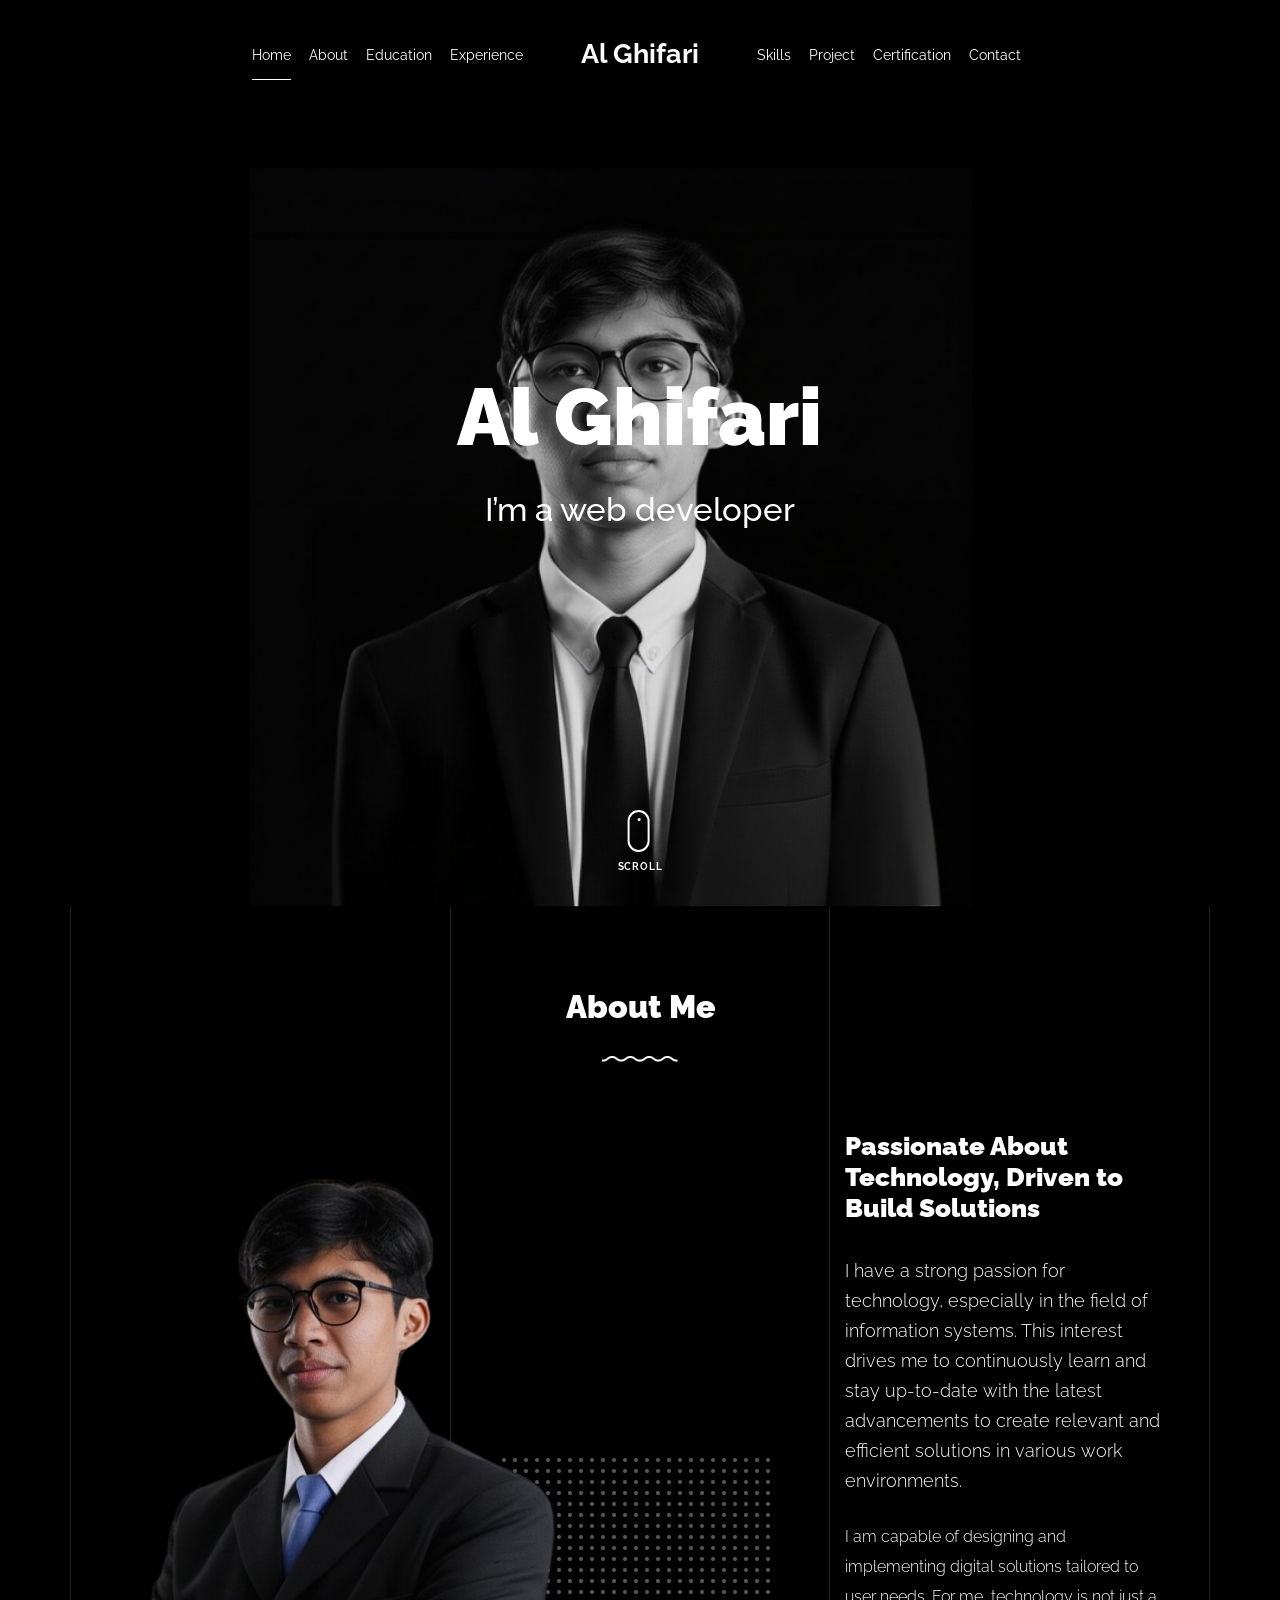
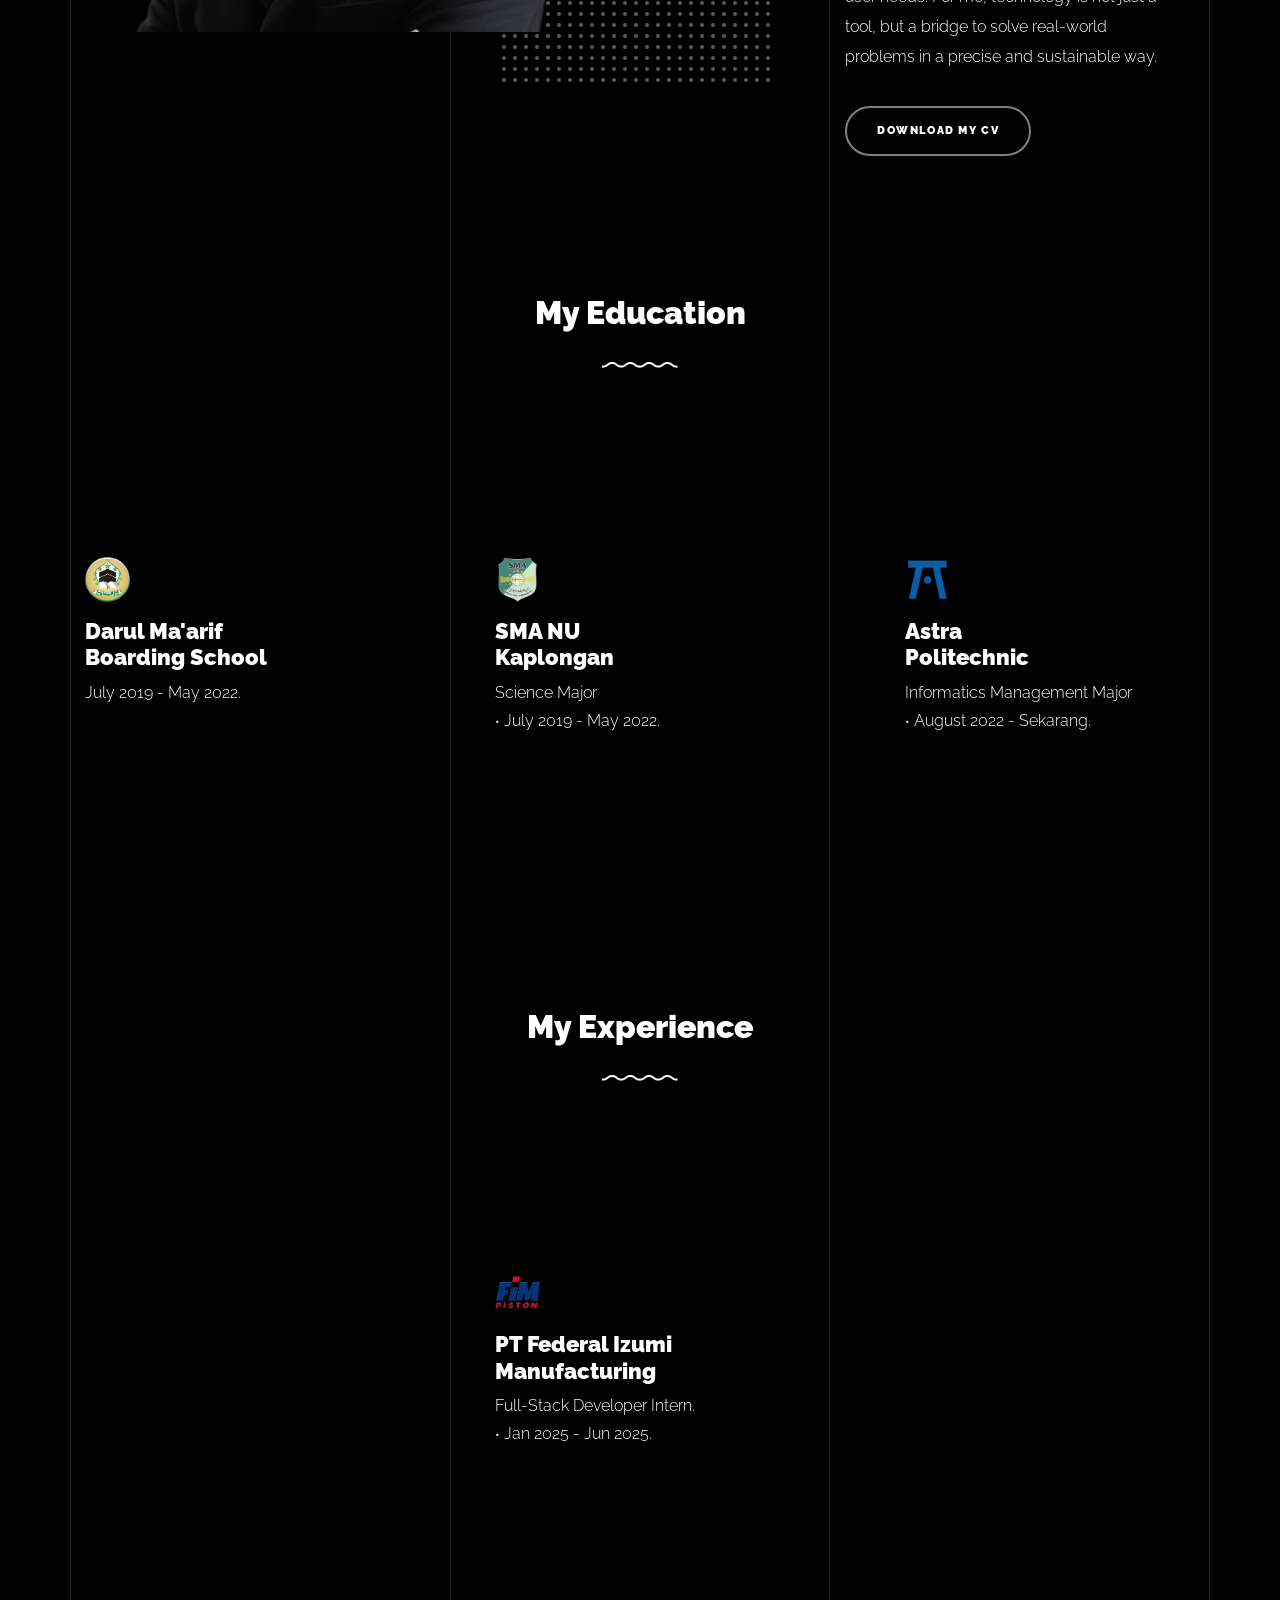
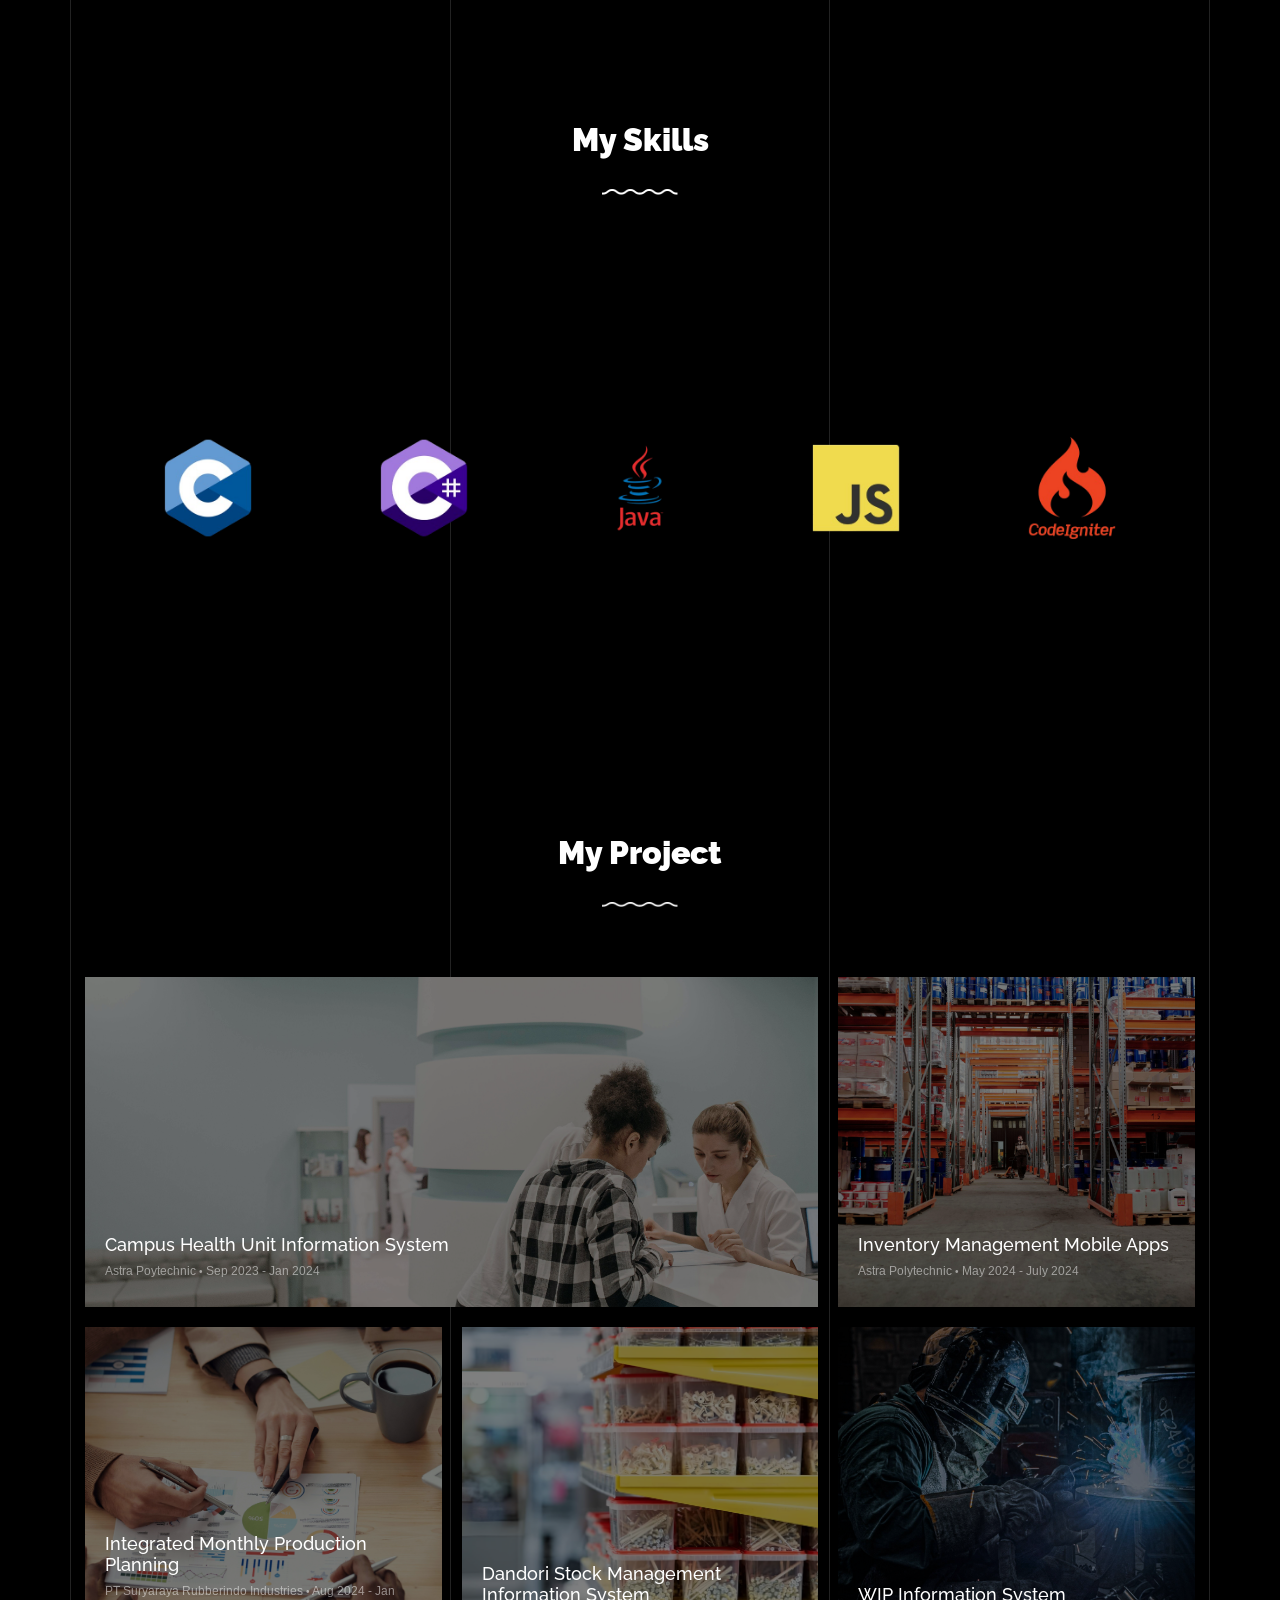
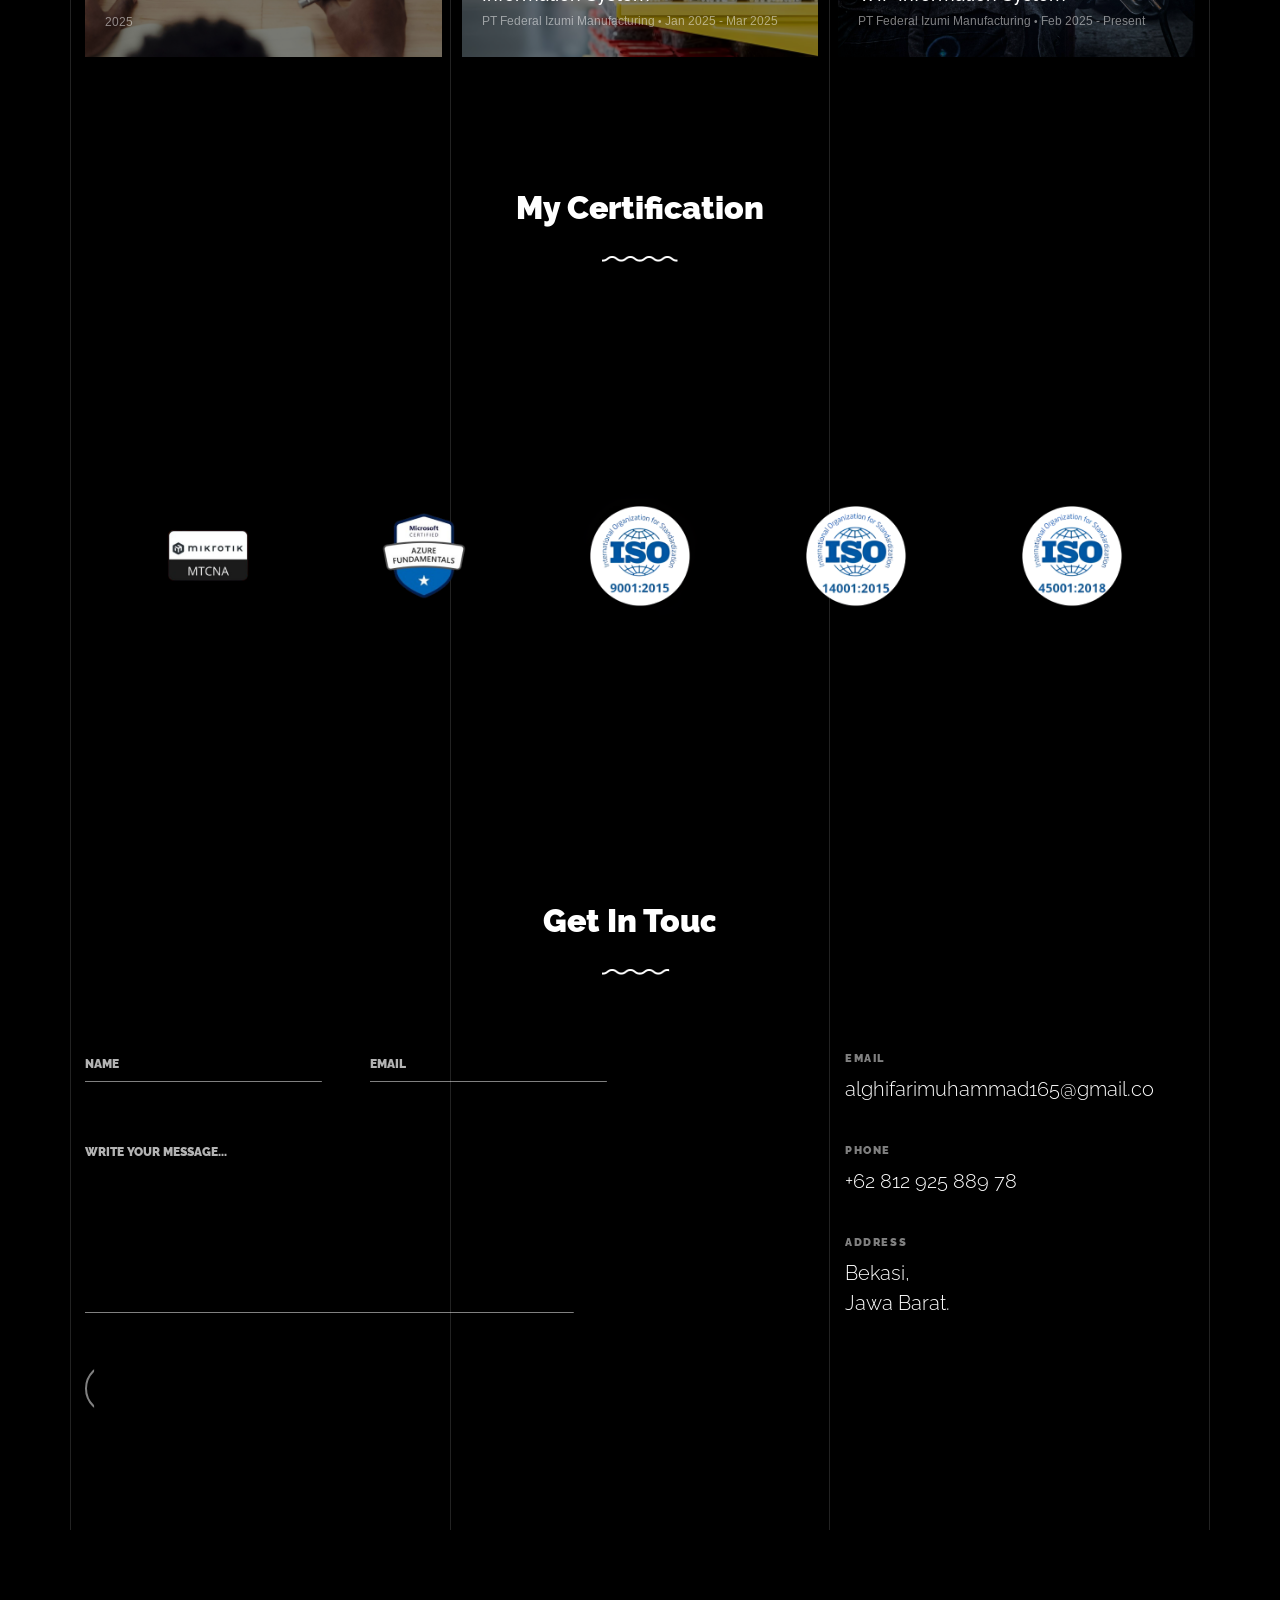
==== commit 908a1b17: "new cv and compressed image" ====
--- a/index.html
+++ b/index.html
@@ -118,7 +118,7 @@
               <div class="col-md-7 mx-auto text-center">
                 <h1 class="heading gsap-reveal-hero">Al Ghifari</h1>
                 <h2 class="subheading gsap-reveal-hero">
-                  I’m a full stack developer
+                  I’m a web developer
                 </h2>
               </div>
             </div>
@@ -296,7 +296,7 @@
                     Full-Stack Developer Intern. <br /><span class="small"
                       >&bullet;</span
                     >
-                    Jan 2015 - Present.
+                    Jan 2025 - Jun 2025.
                   </p>
                 </div>
               </div>
@@ -512,7 +512,7 @@
                       </p>
                     </div>
                   </div>
-                  <img src="images/dandori.png" class="lazyload" alt="Image" />
+                  <img src="images/dandori.jpg" class="lazyload" alt="Image" />
                 </a>
               </div>
 
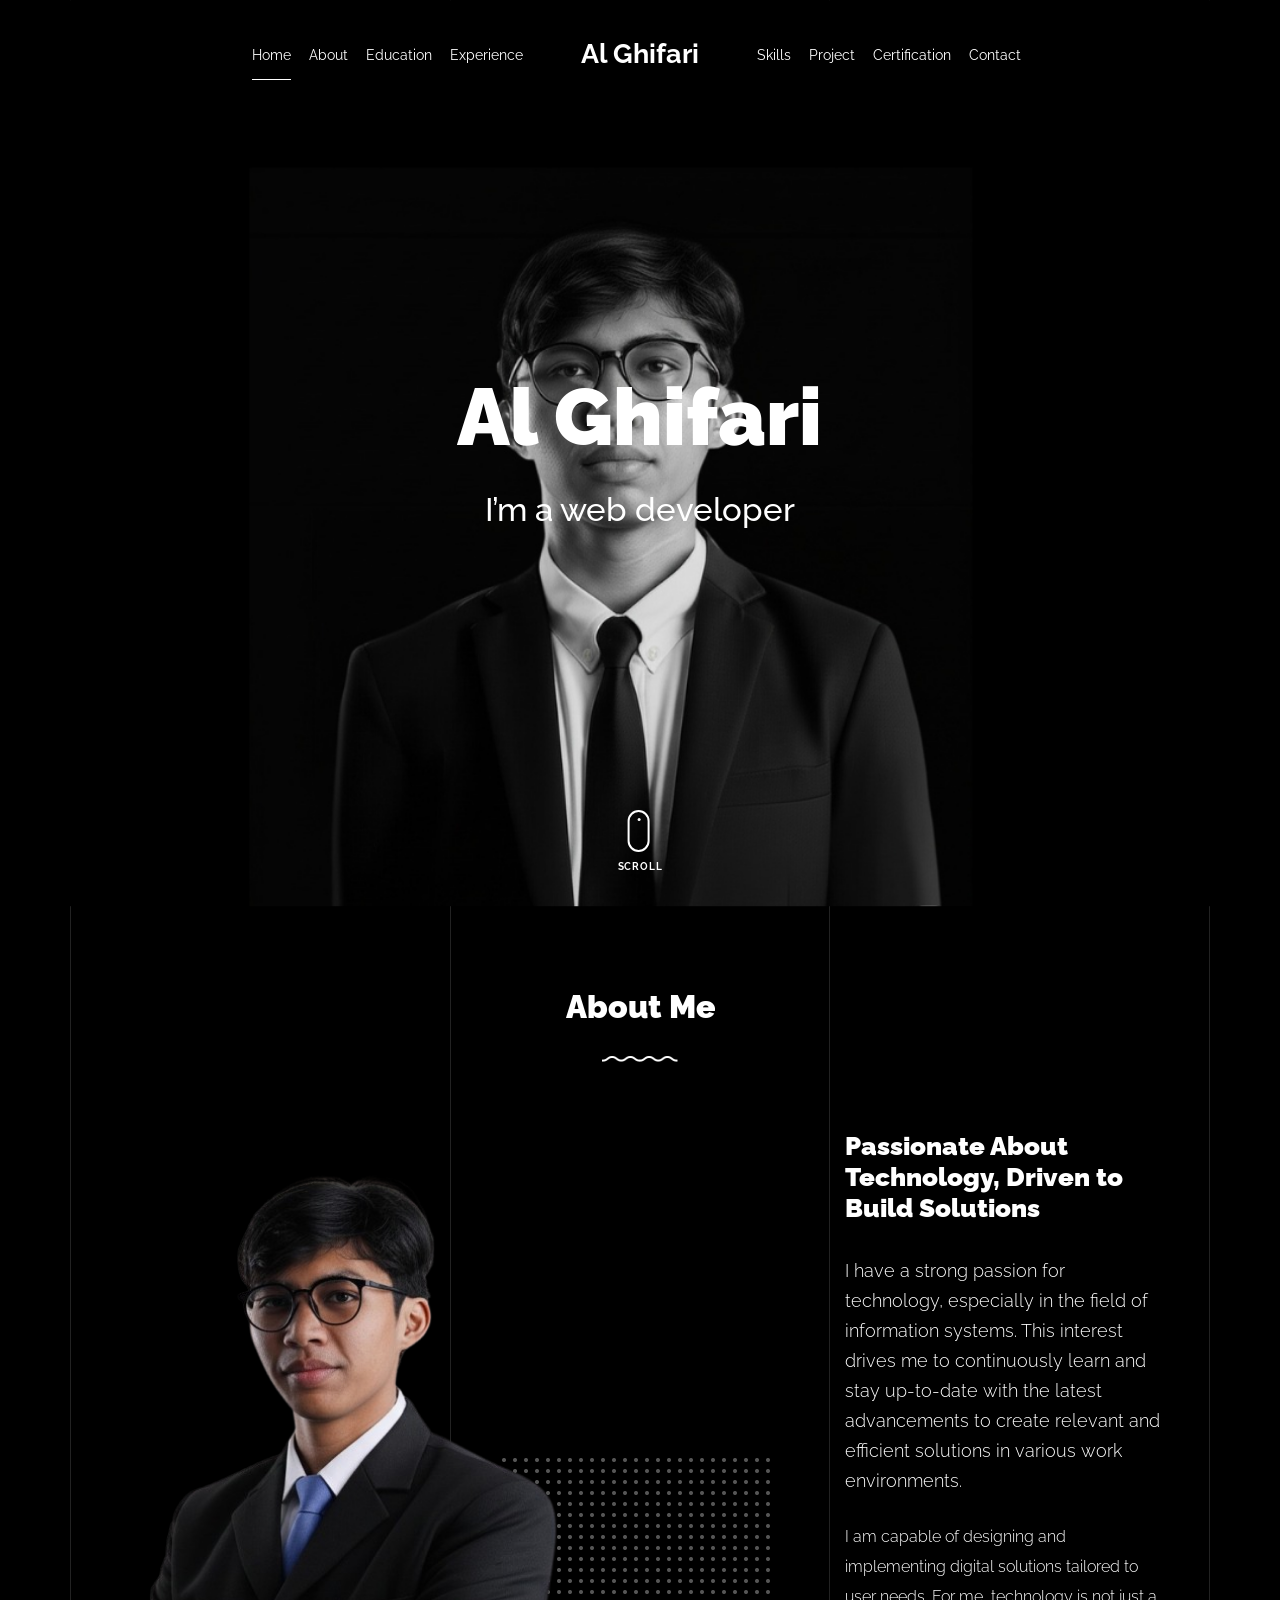
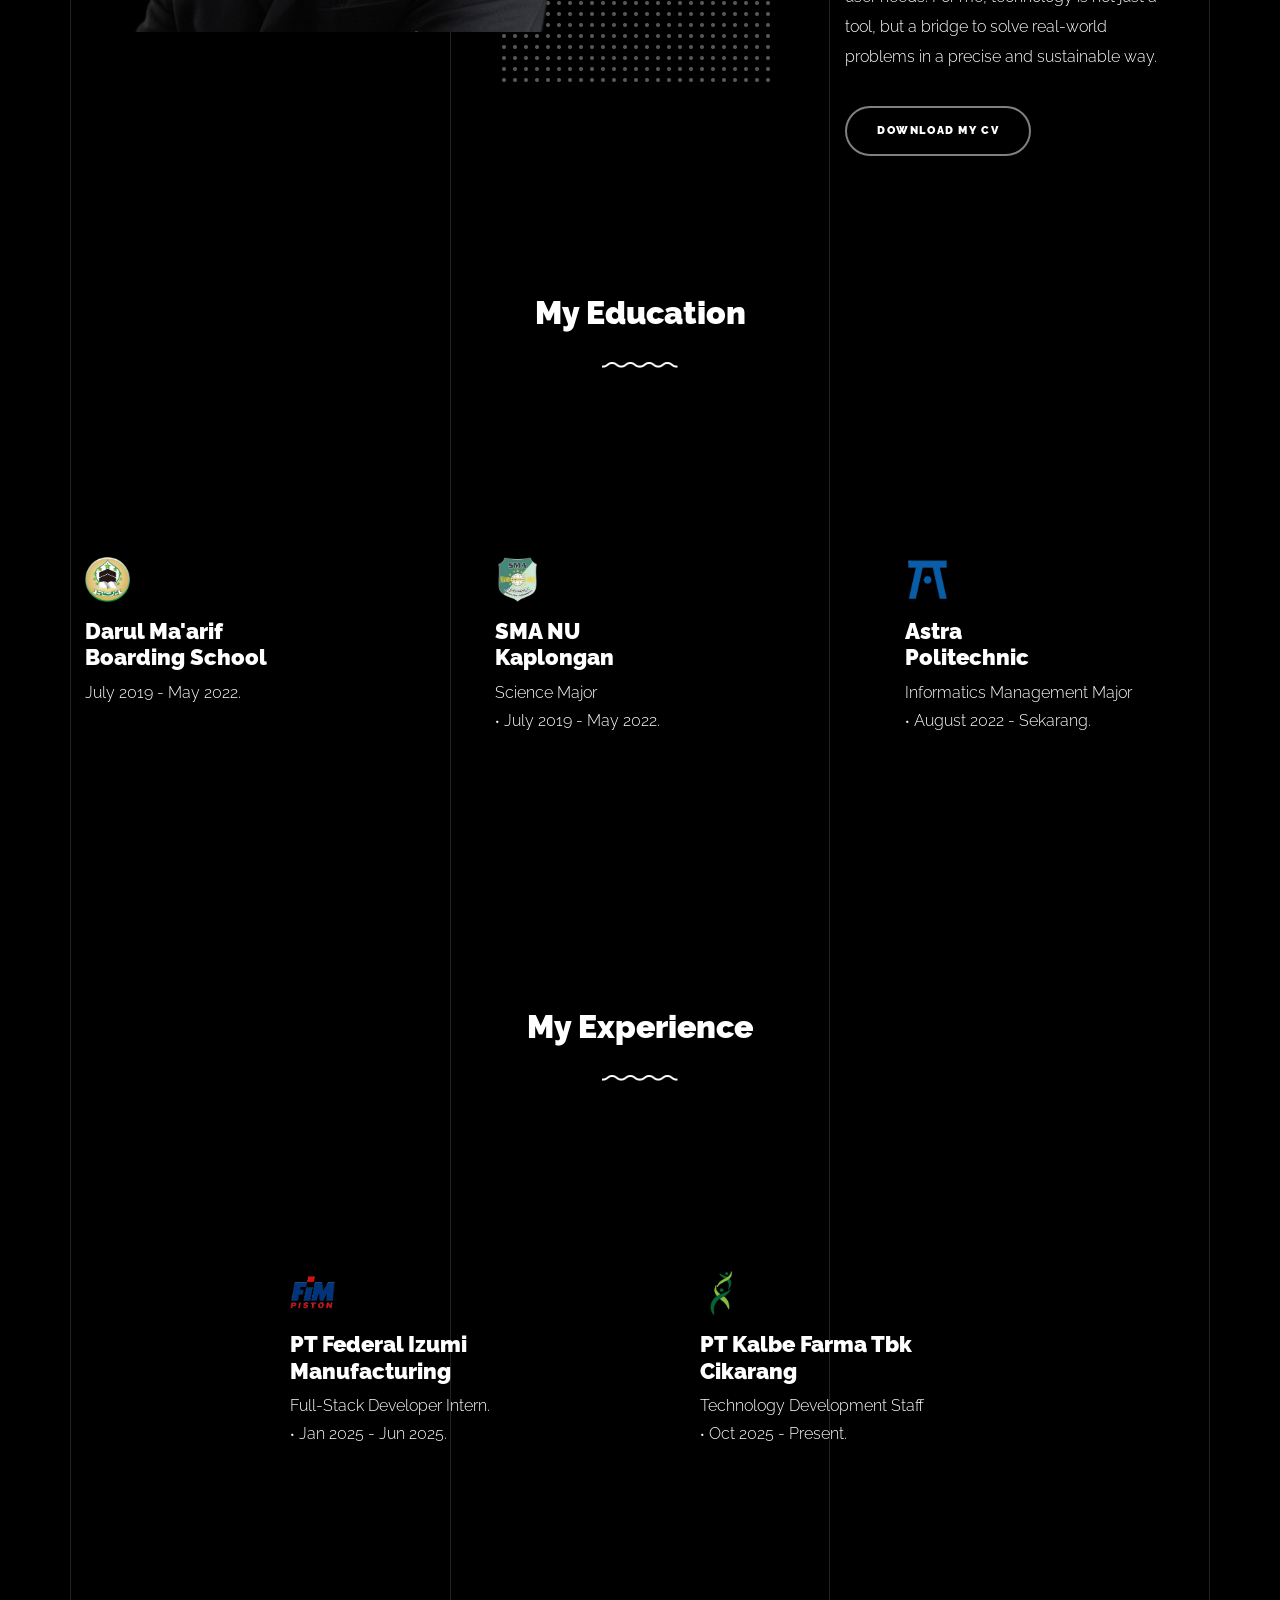
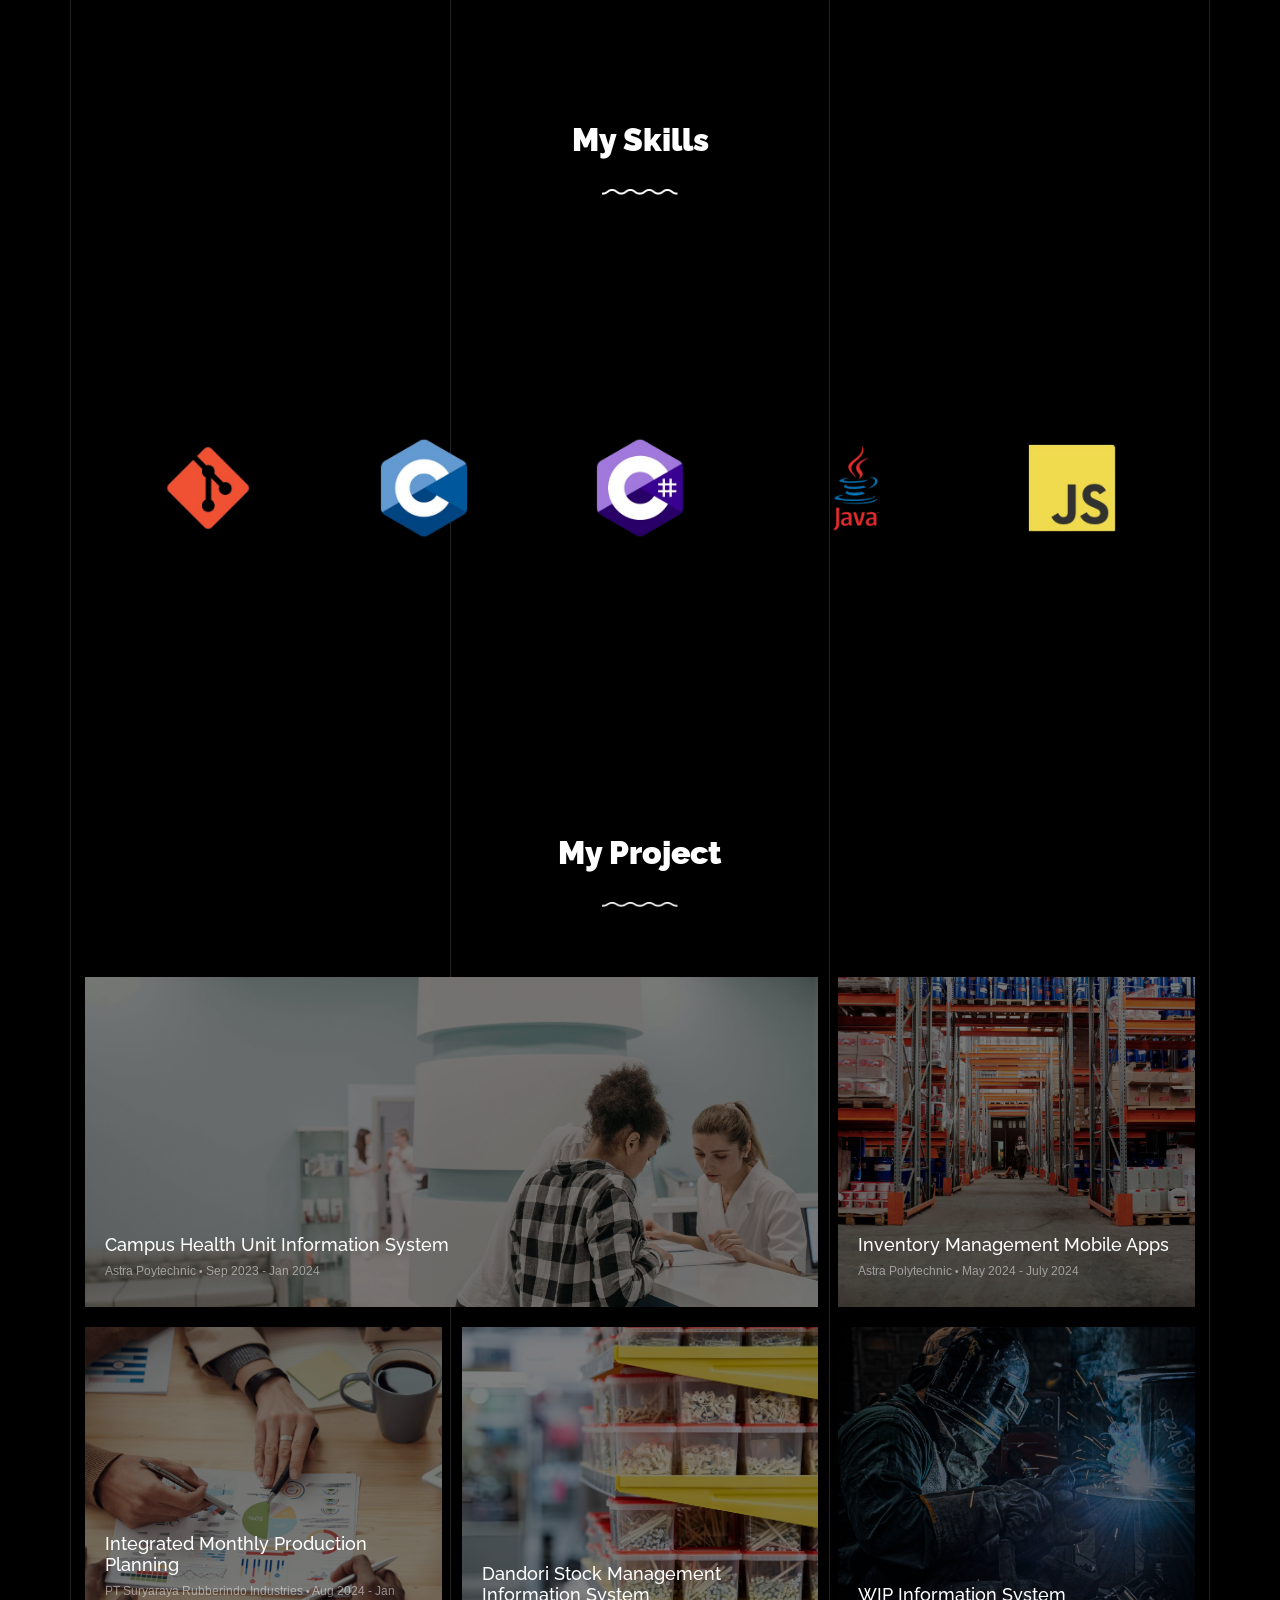
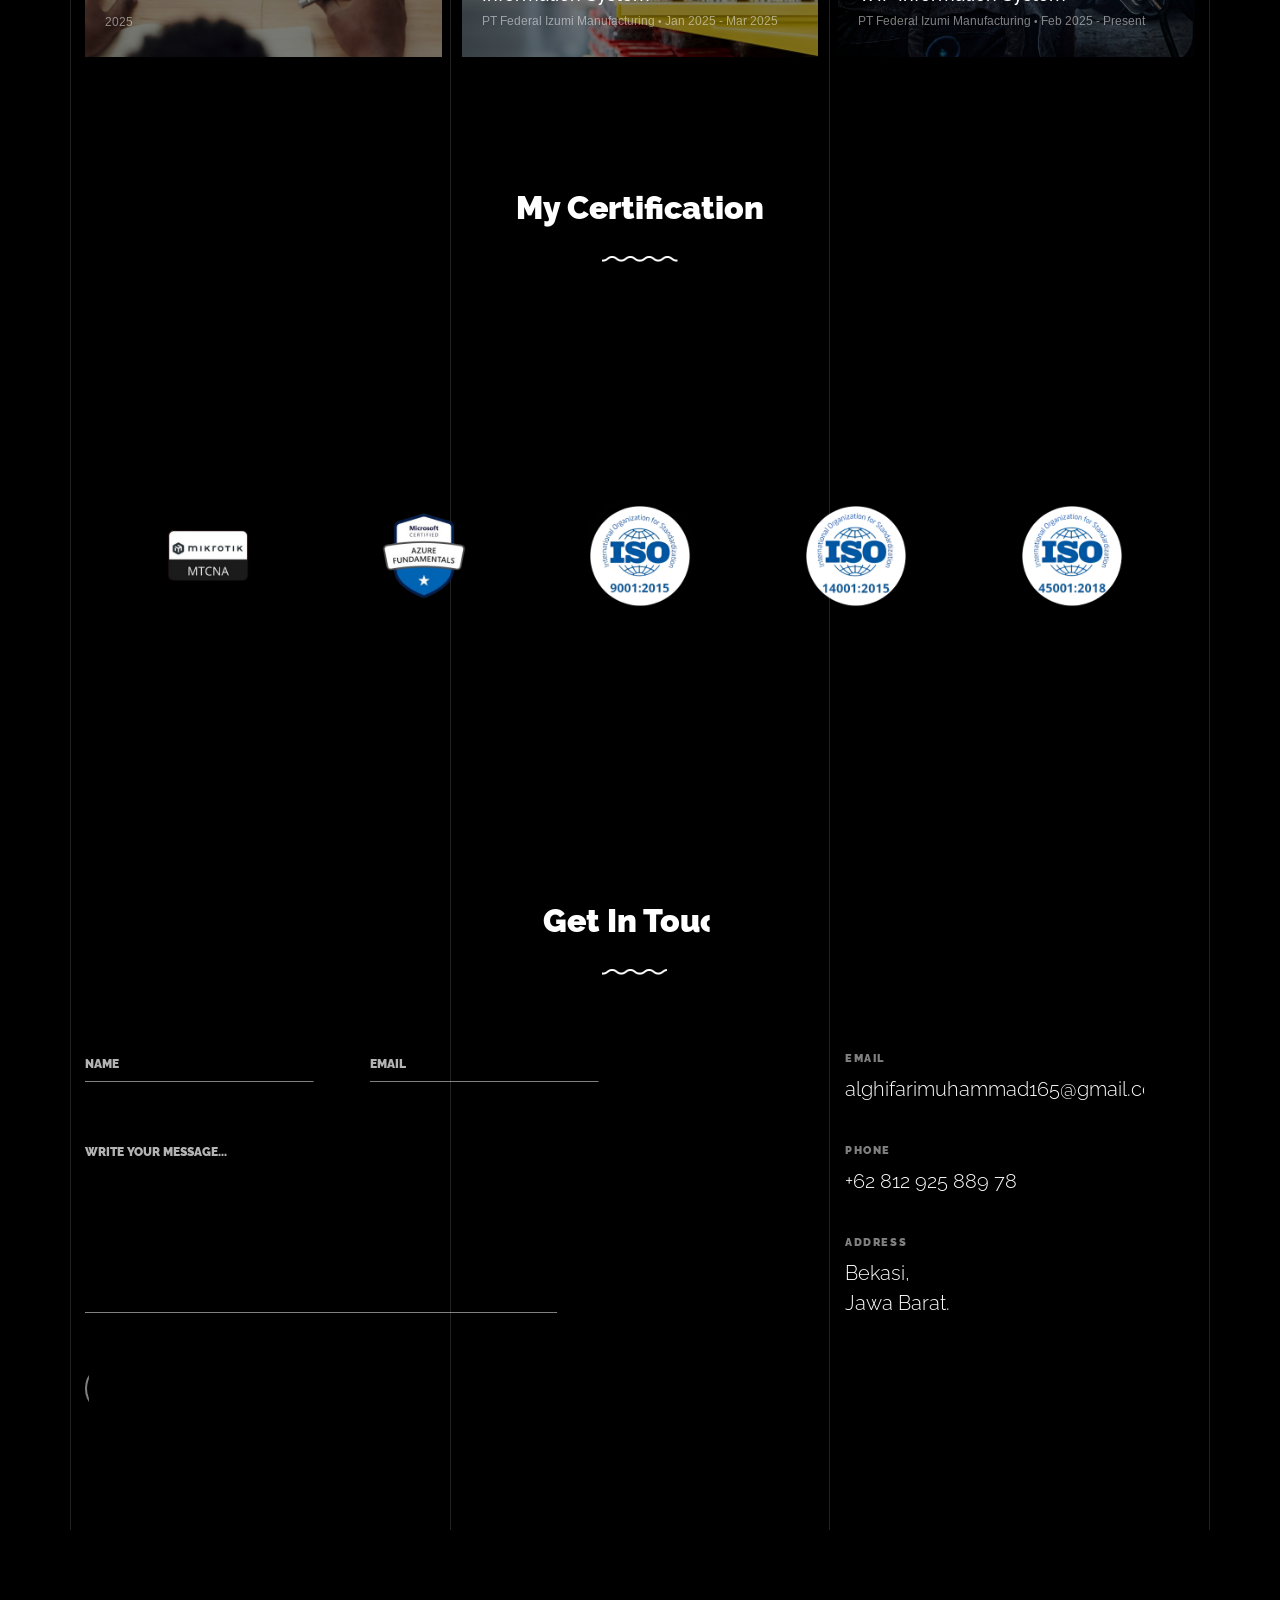
==== commit 6d211d00: "add experience" ====
--- a/index.html
+++ b/index.html
@@ -117,9 +117,7 @@
             <div class="row align-items-center">
               <div class="col-md-7 mx-auto text-center">
                 <h1 class="heading gsap-reveal-hero">Al Ghifari</h1>
-                <h2 class="subheading gsap-reveal-hero">
-                  I’m a web developer
-                </h2>
+                <h2 class="subheading gsap-reveal-hero">I’m a web developer</h2>
               </div>
             </div>
           </div>
@@ -300,6 +298,27 @@
                   </p>
                 </div>
               </div>
+              <div class="col-md-6 col-lg-4 mb-4">
+                <div class="feature-v1" data-aos="fade-up" data-aos-delay="0">
+                  <div class="wrap-icon mb-3">
+                    <img
+                      src="images/logo/kalbe-logo.png"
+                      alt="Image"
+                      width="45"
+                    />
+                  </div>
+                  <h3>
+                    PT Kalbe Farma Tbk <br />
+                    Cikarang
+                  </h3>
+                  <p>
+                    Technology Development Staff <br /><span class="small"
+                      >&bullet;</span
+                    >
+                    Oct 2025 - Present.
+                  </p>
+                </div>
+              </div>
             </div>
 
             <br />
@@ -719,9 +738,7 @@
                   >
                 </li>
                 <li>
-                  <a 
-                    target="_blank"
-                    href="http://instagram.com/al6hifari"
+                  <a target="_blank" href="http://instagram.com/al6hifari"
                     >Instagram</a
                   >
                 </li>
@@ -733,16 +750,12 @@
                   >
                 </li>
                 <li>
-                  <a 
-                    target="_blank"
-                    href="https://www.youtube.com/@al6hifari"
+                  <a target="_blank" href="https://www.youtube.com/@al6hifari"
                     >Youtube</a
                   >
                 </li>
                 <li>
-                  <a 
-                    target="_blank"
-                    href="https://github.com/theycallmeghifar"
+                  <a target="_blank" href="https://github.com/theycallmeghifar"
                     >GitHub</a
                   >
                 </li>
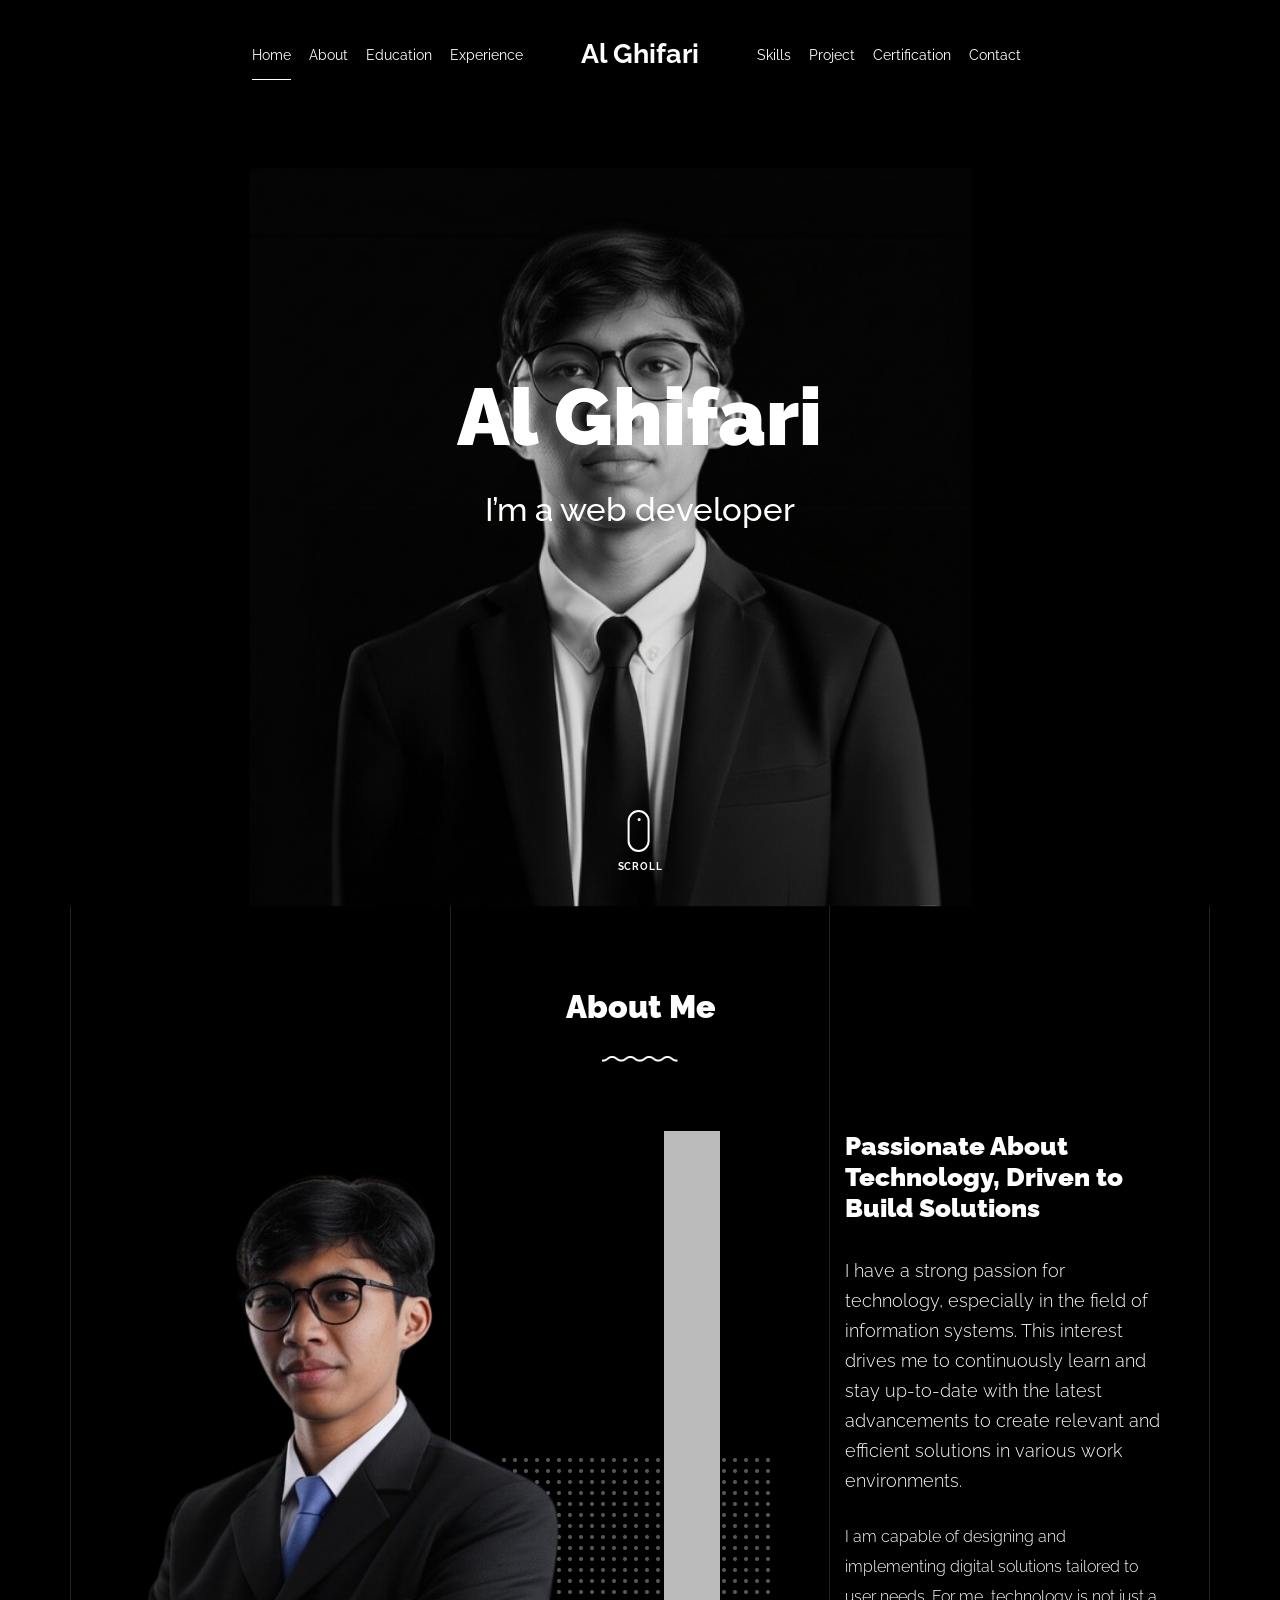
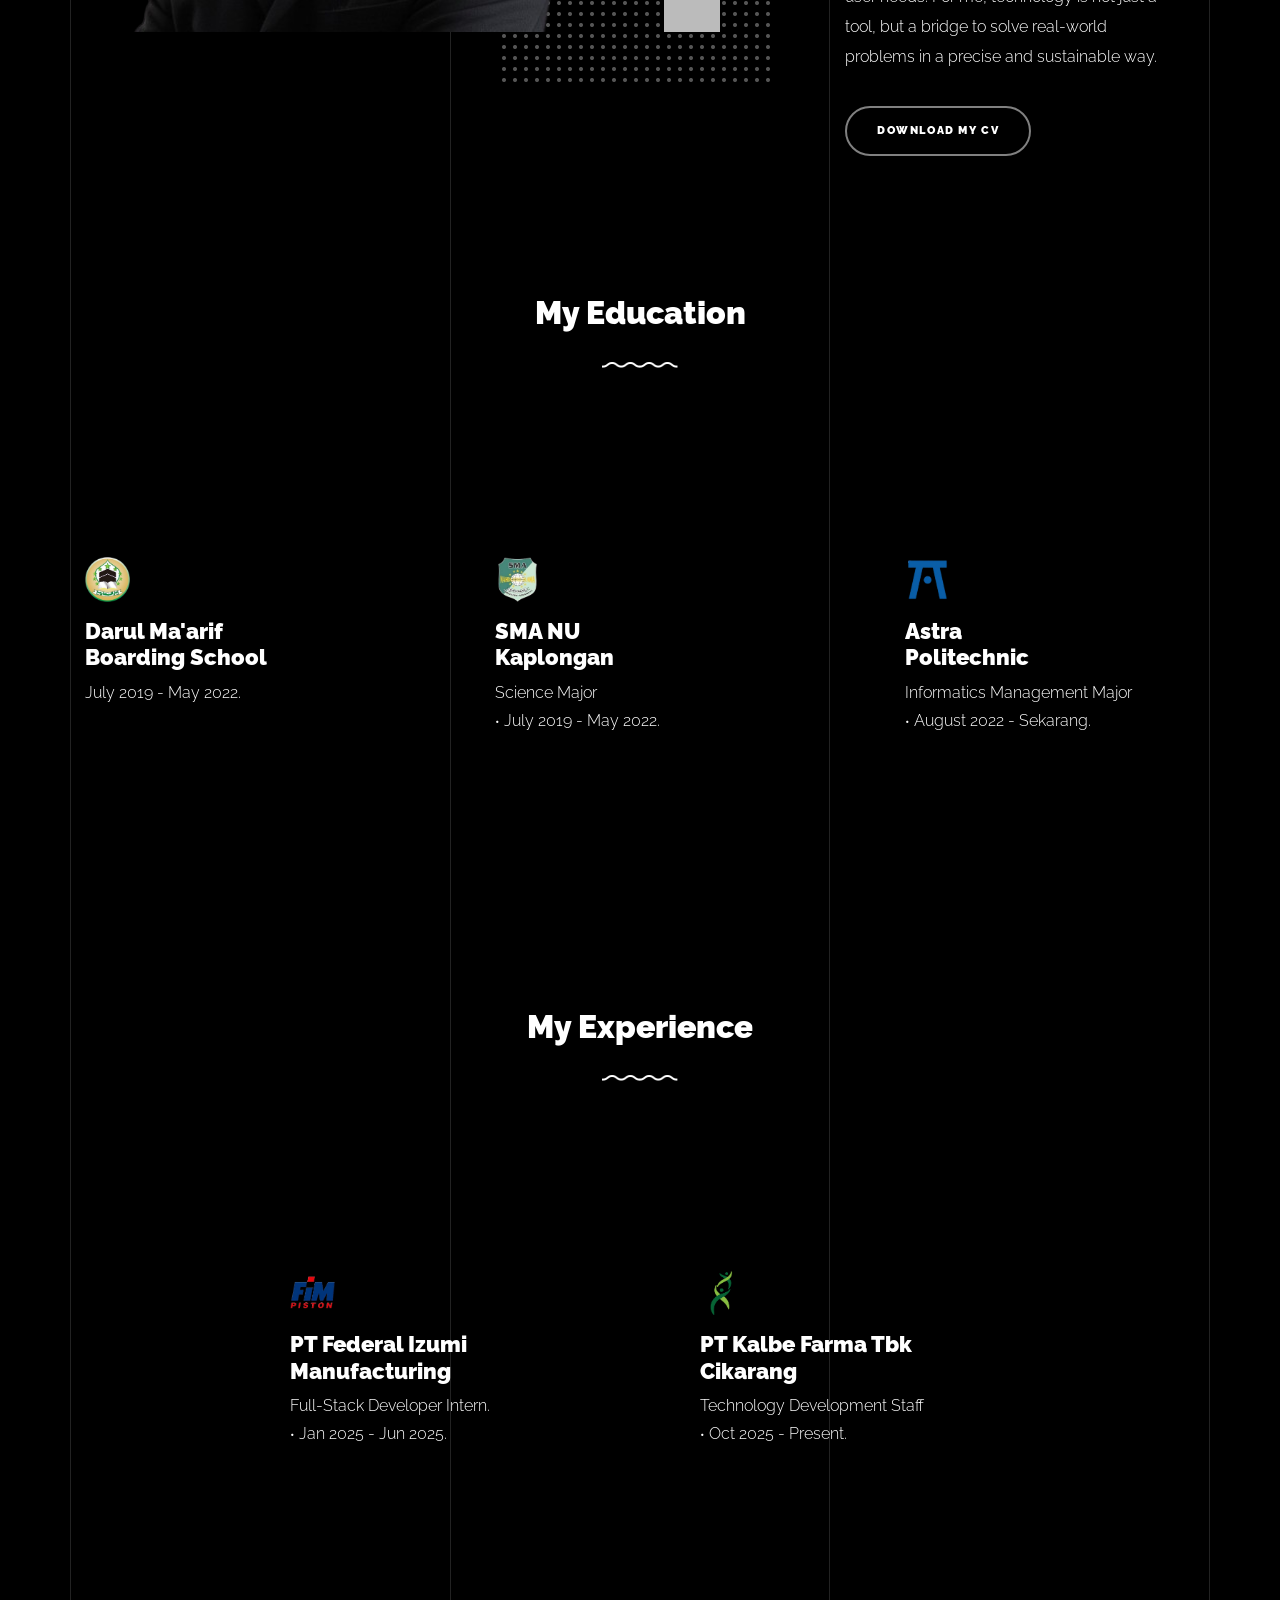
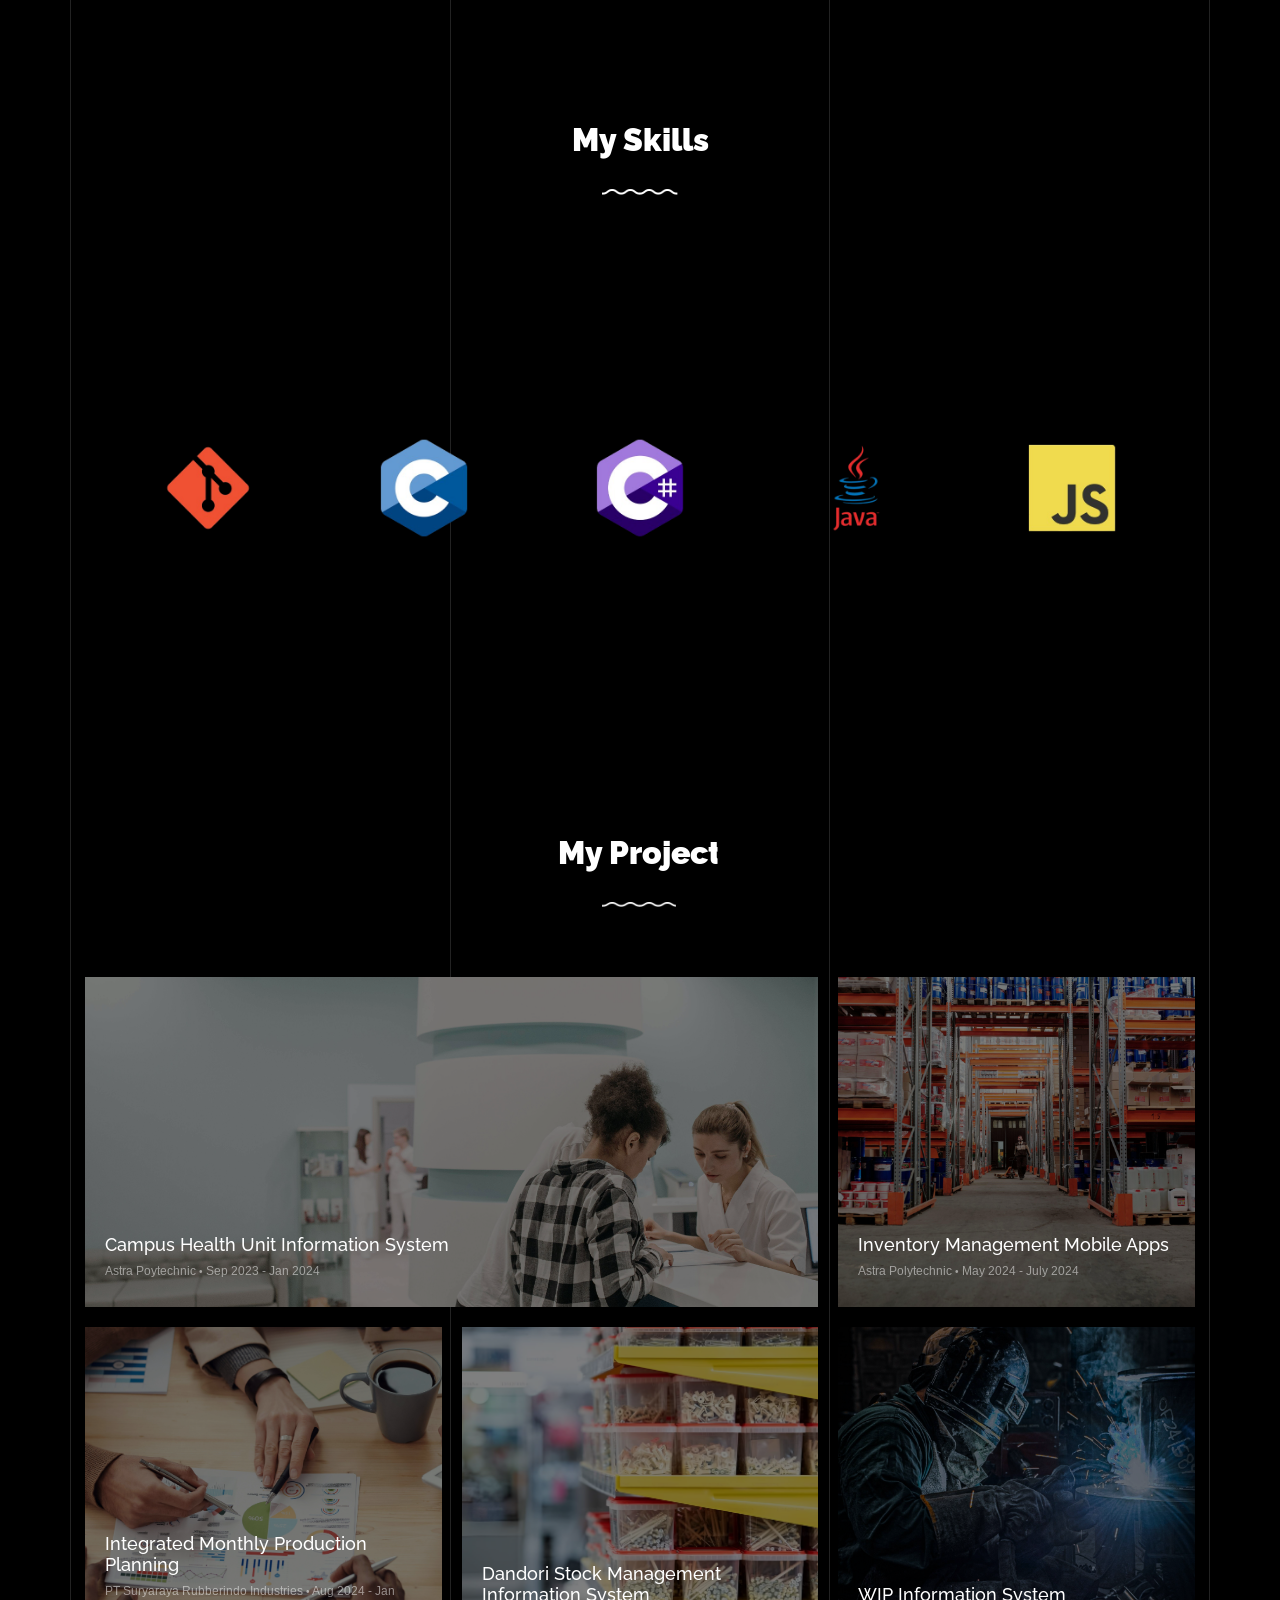
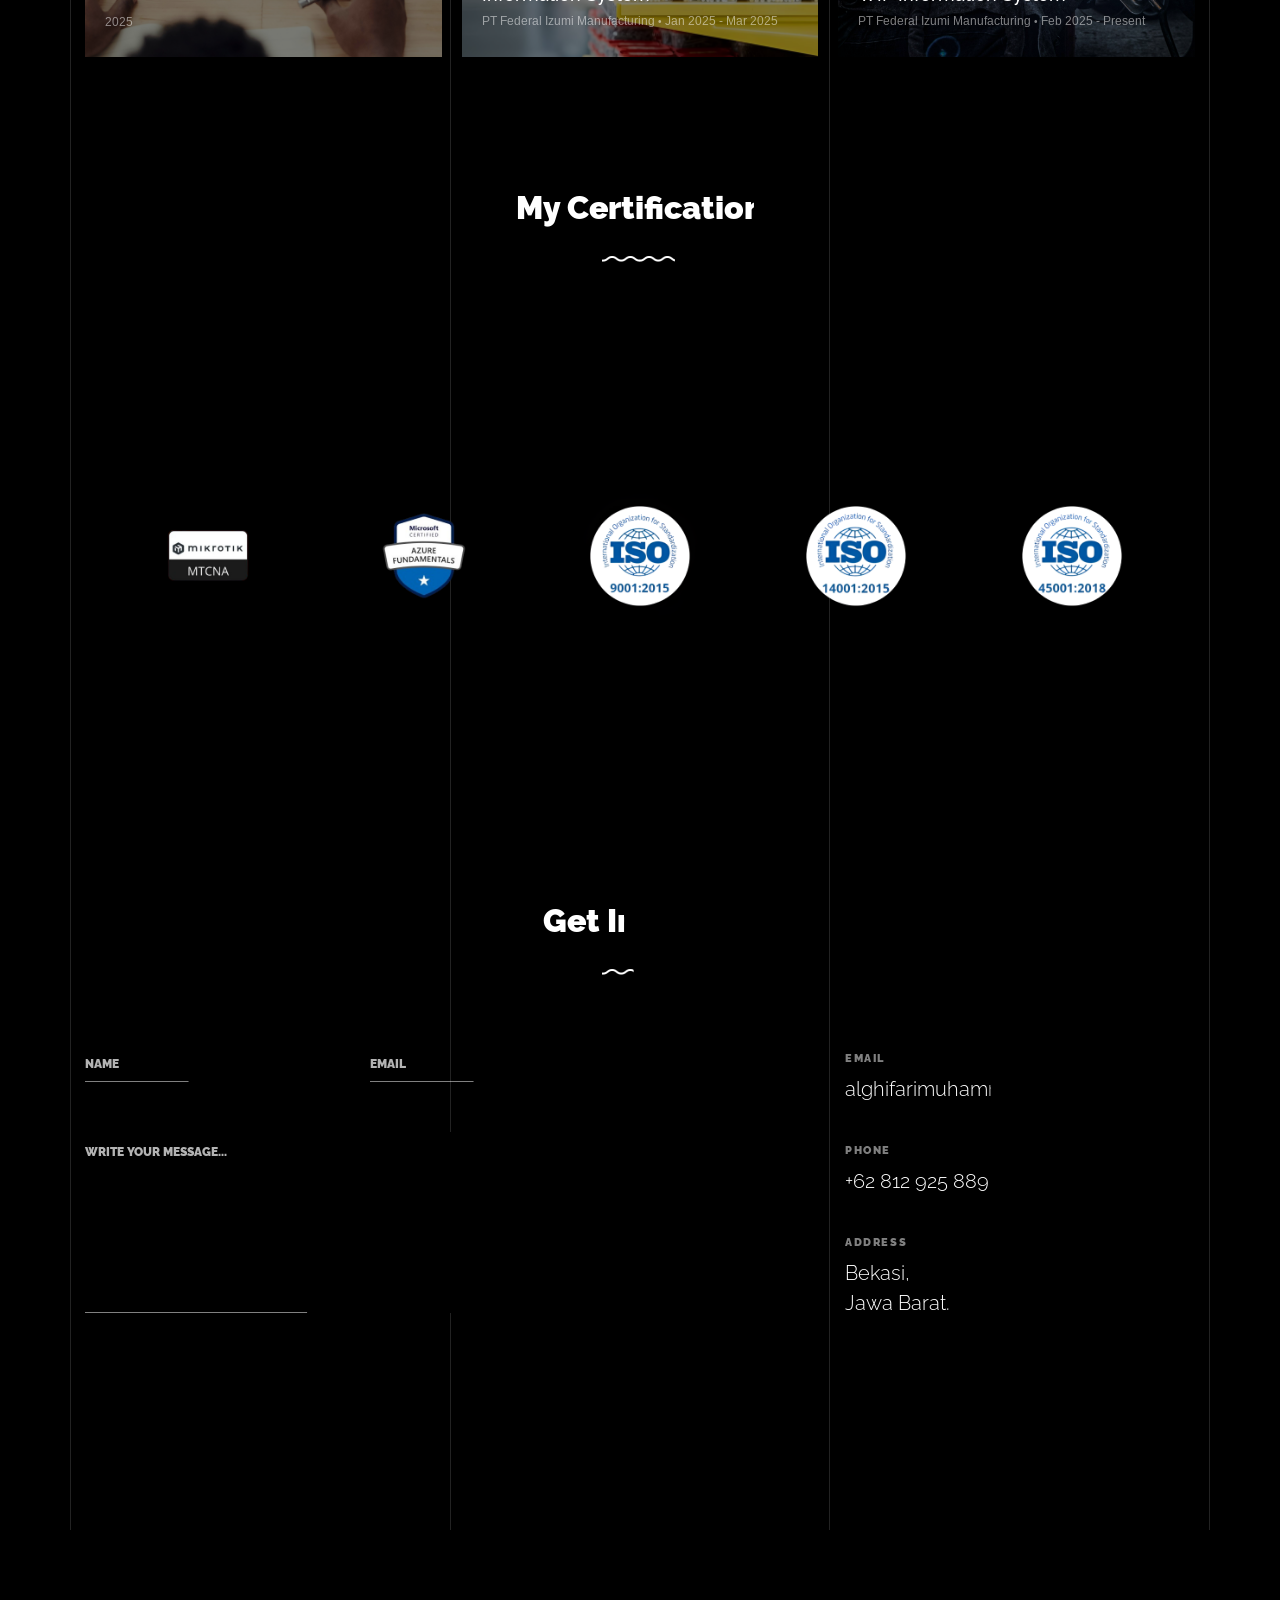
==== commit 72e2c52b: "add link on projects" ====
--- a/index.html
+++ b/index.html
@@ -462,7 +462,10 @@
                 data-aos="fade-up"
                 data-aos-delay="0"
               >
-                <a href="" class="grid-item blog-item w-100 h-100">
+                <a
+                  href="https://www.youtube.com/watch?v=1lXGhFEqfns&t=42s"
+                  class="grid-item blog-item w-100 h-100"
+                >
                   <div class="overlay">
                     <div class="portfolio-item-content">
                       <h3>Campus Health Unit Information System</h3>
@@ -503,7 +506,10 @@
                 data-aos="fade-up"
                 data-aos-delay="0"
               >
-                <a href="" class="grid-item blog-item w-100 h-100">
+                <a
+                  href="https://github.com/SeekorApel/sri_monthly_planning_be"
+                  class="grid-item blog-item w-100 h-100"
+                >
                   <div class="overlay">
                     <div class="portfolio-item-content">
                       <h3>Integrated Monthly Production Planning</h3>
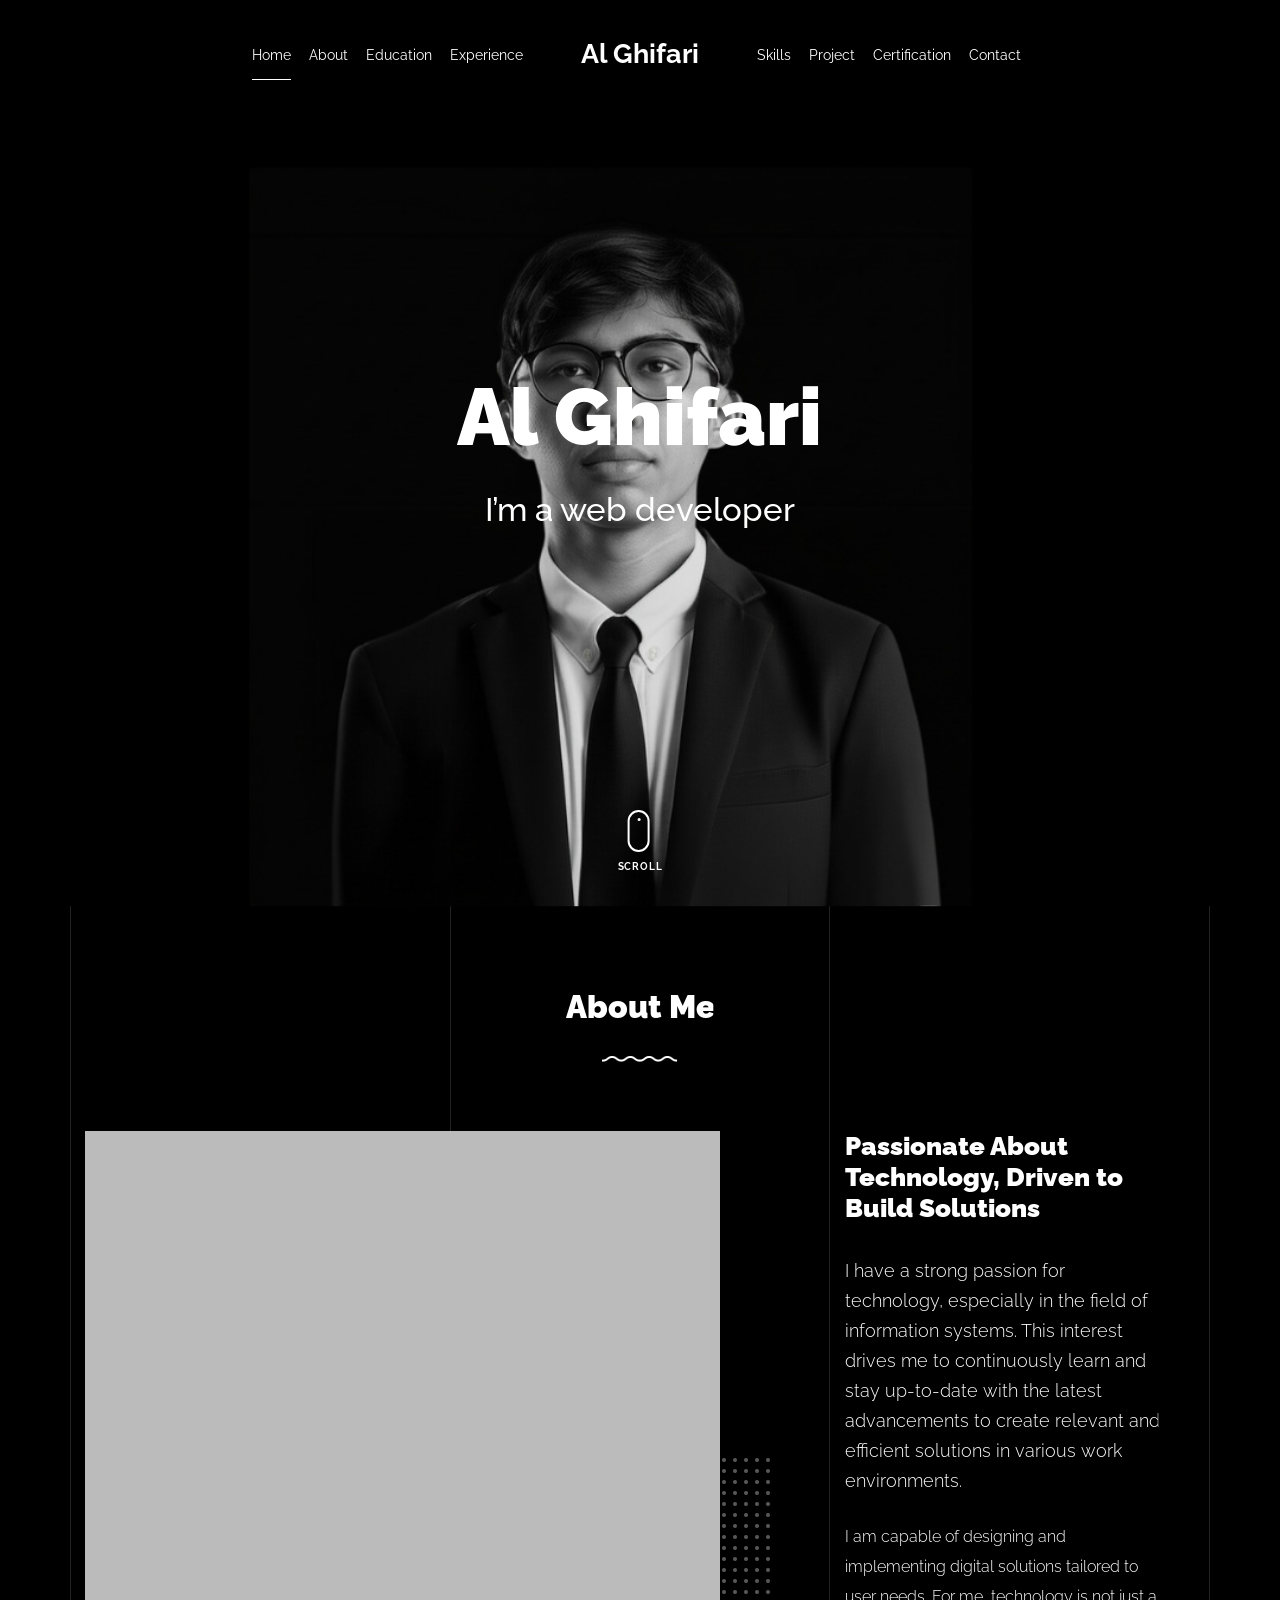
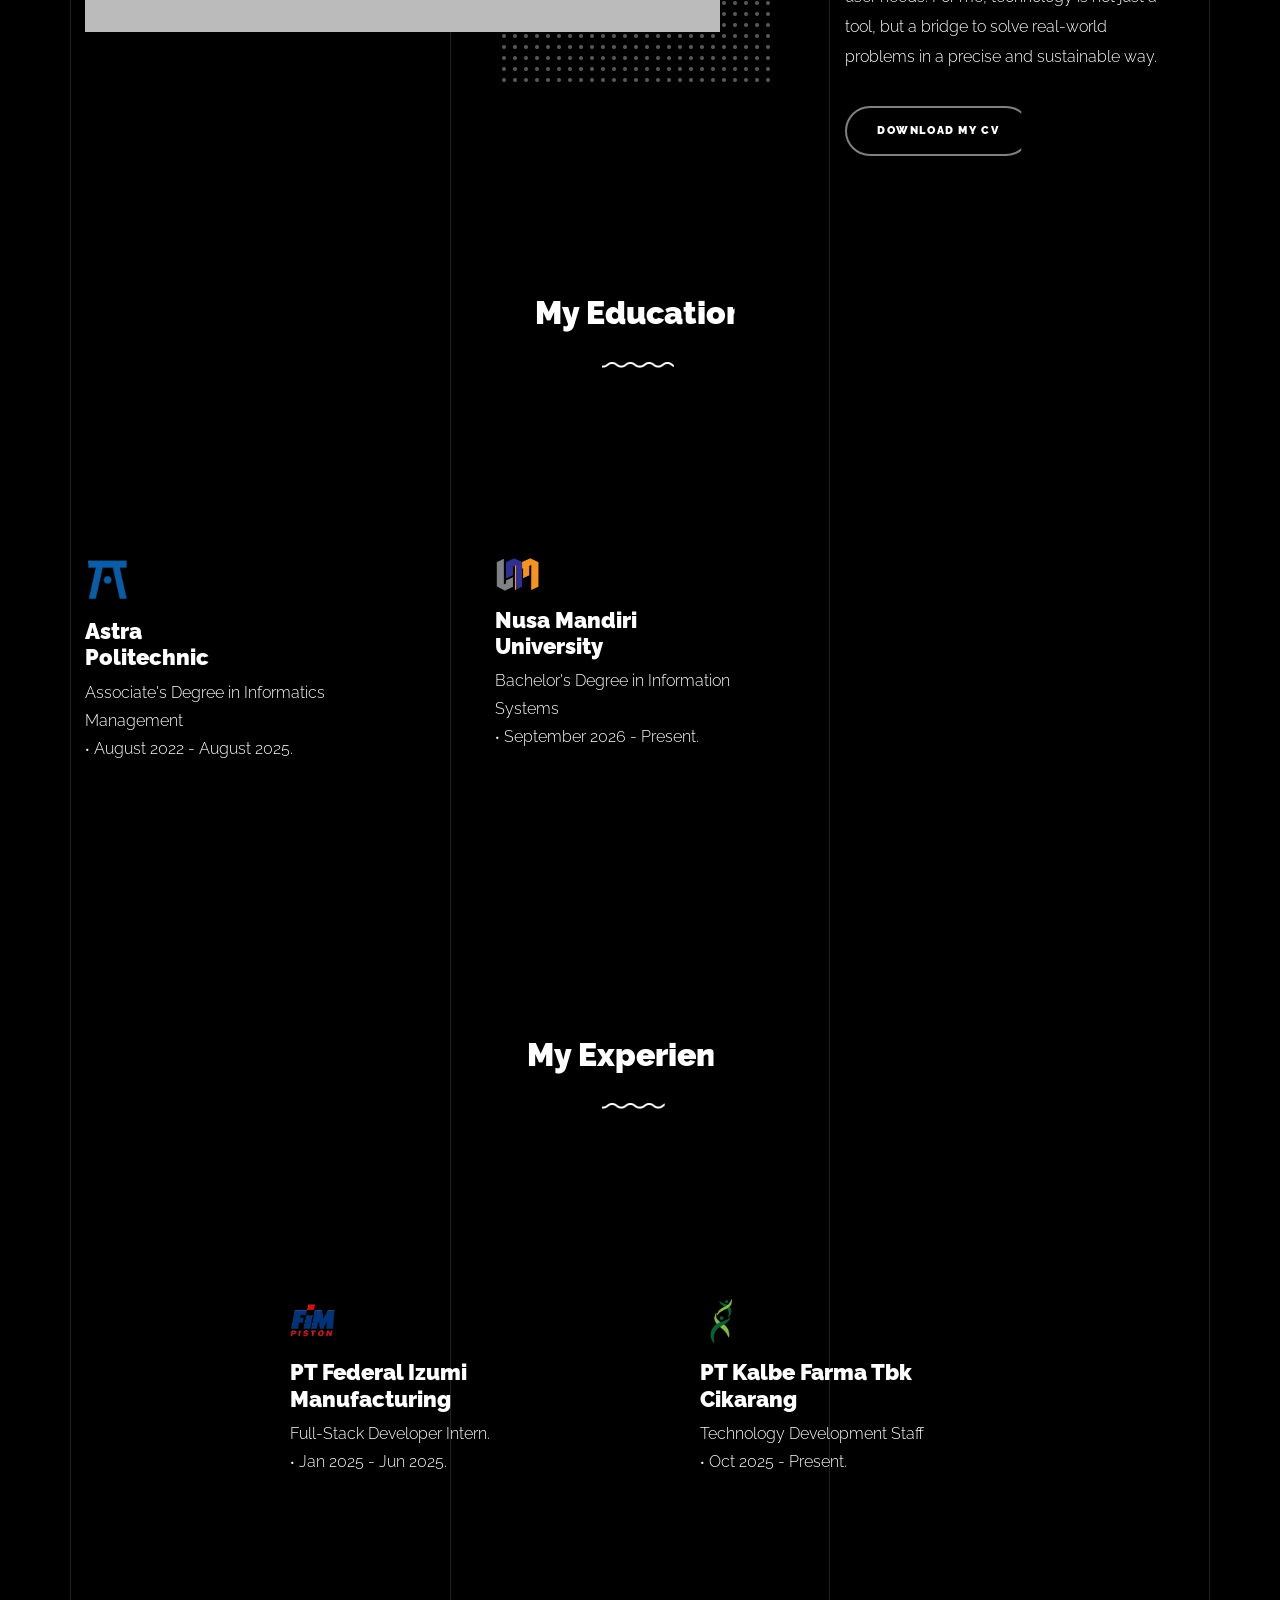
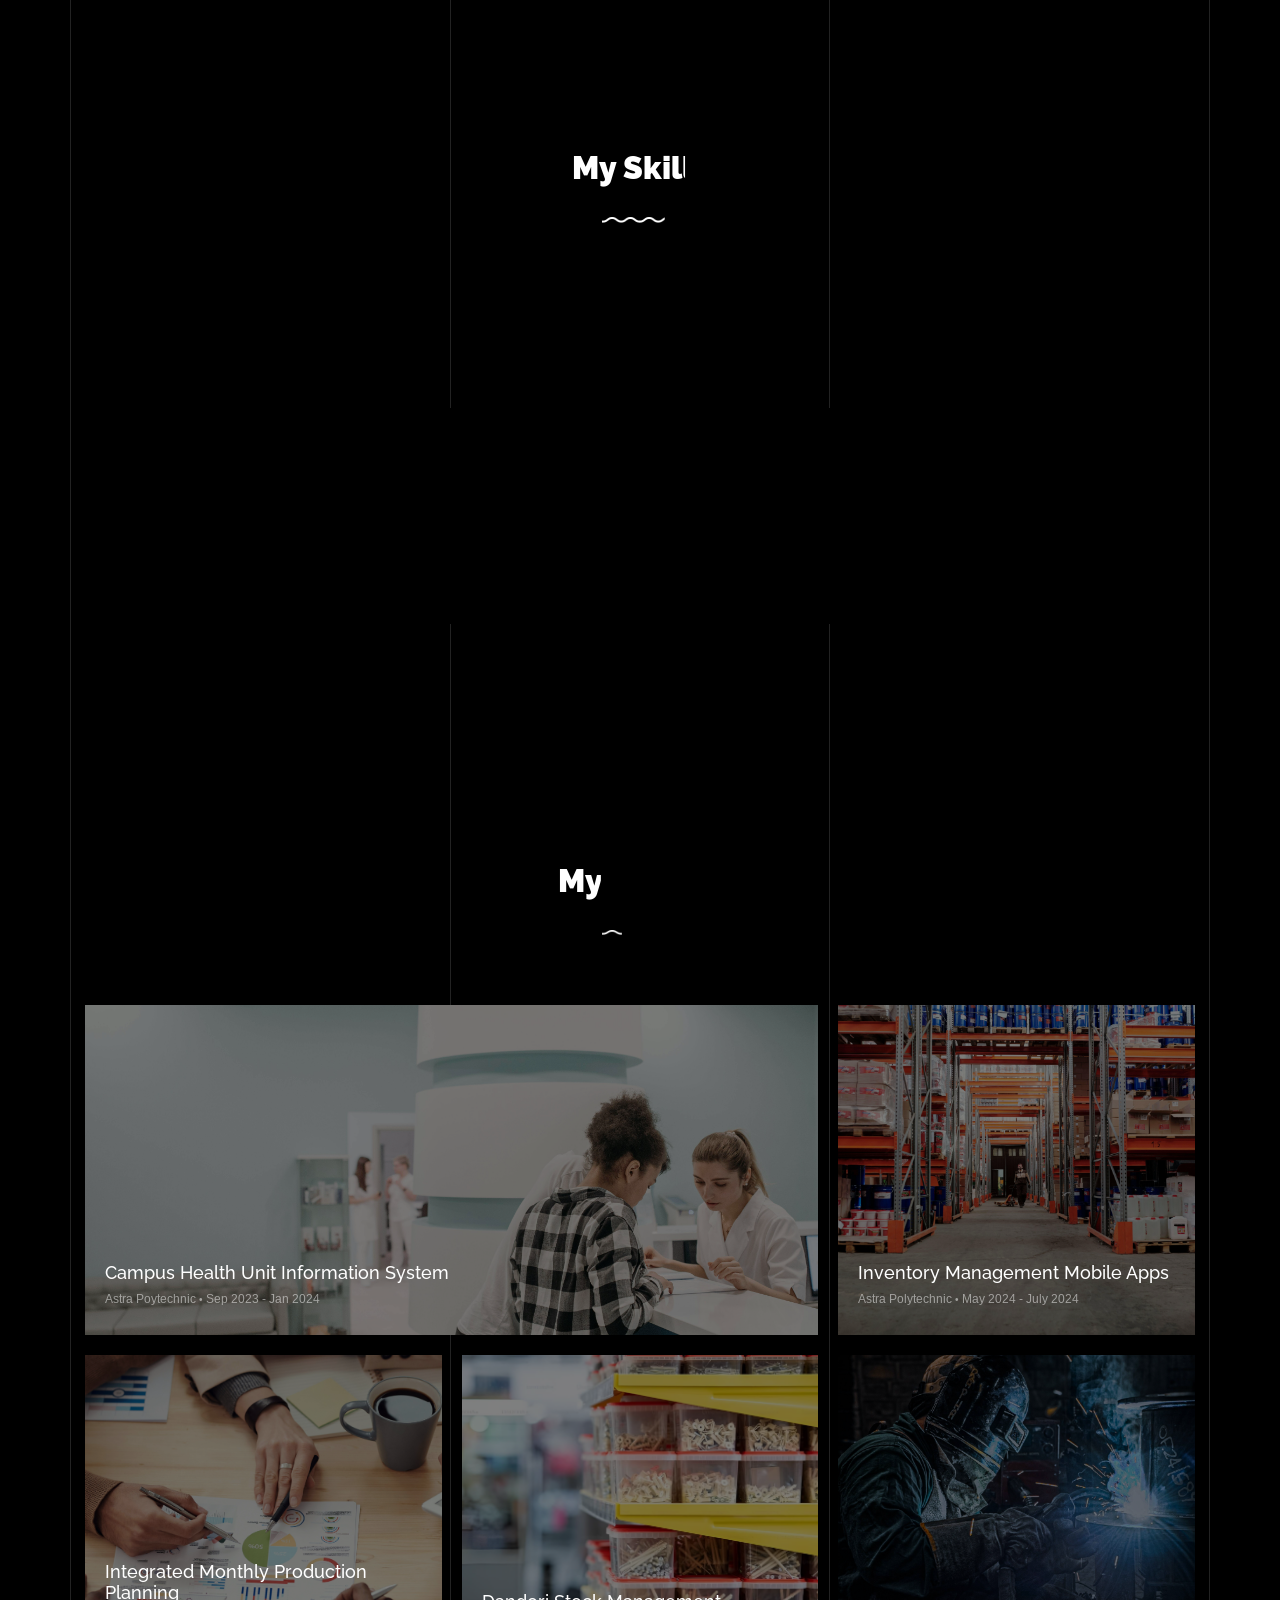
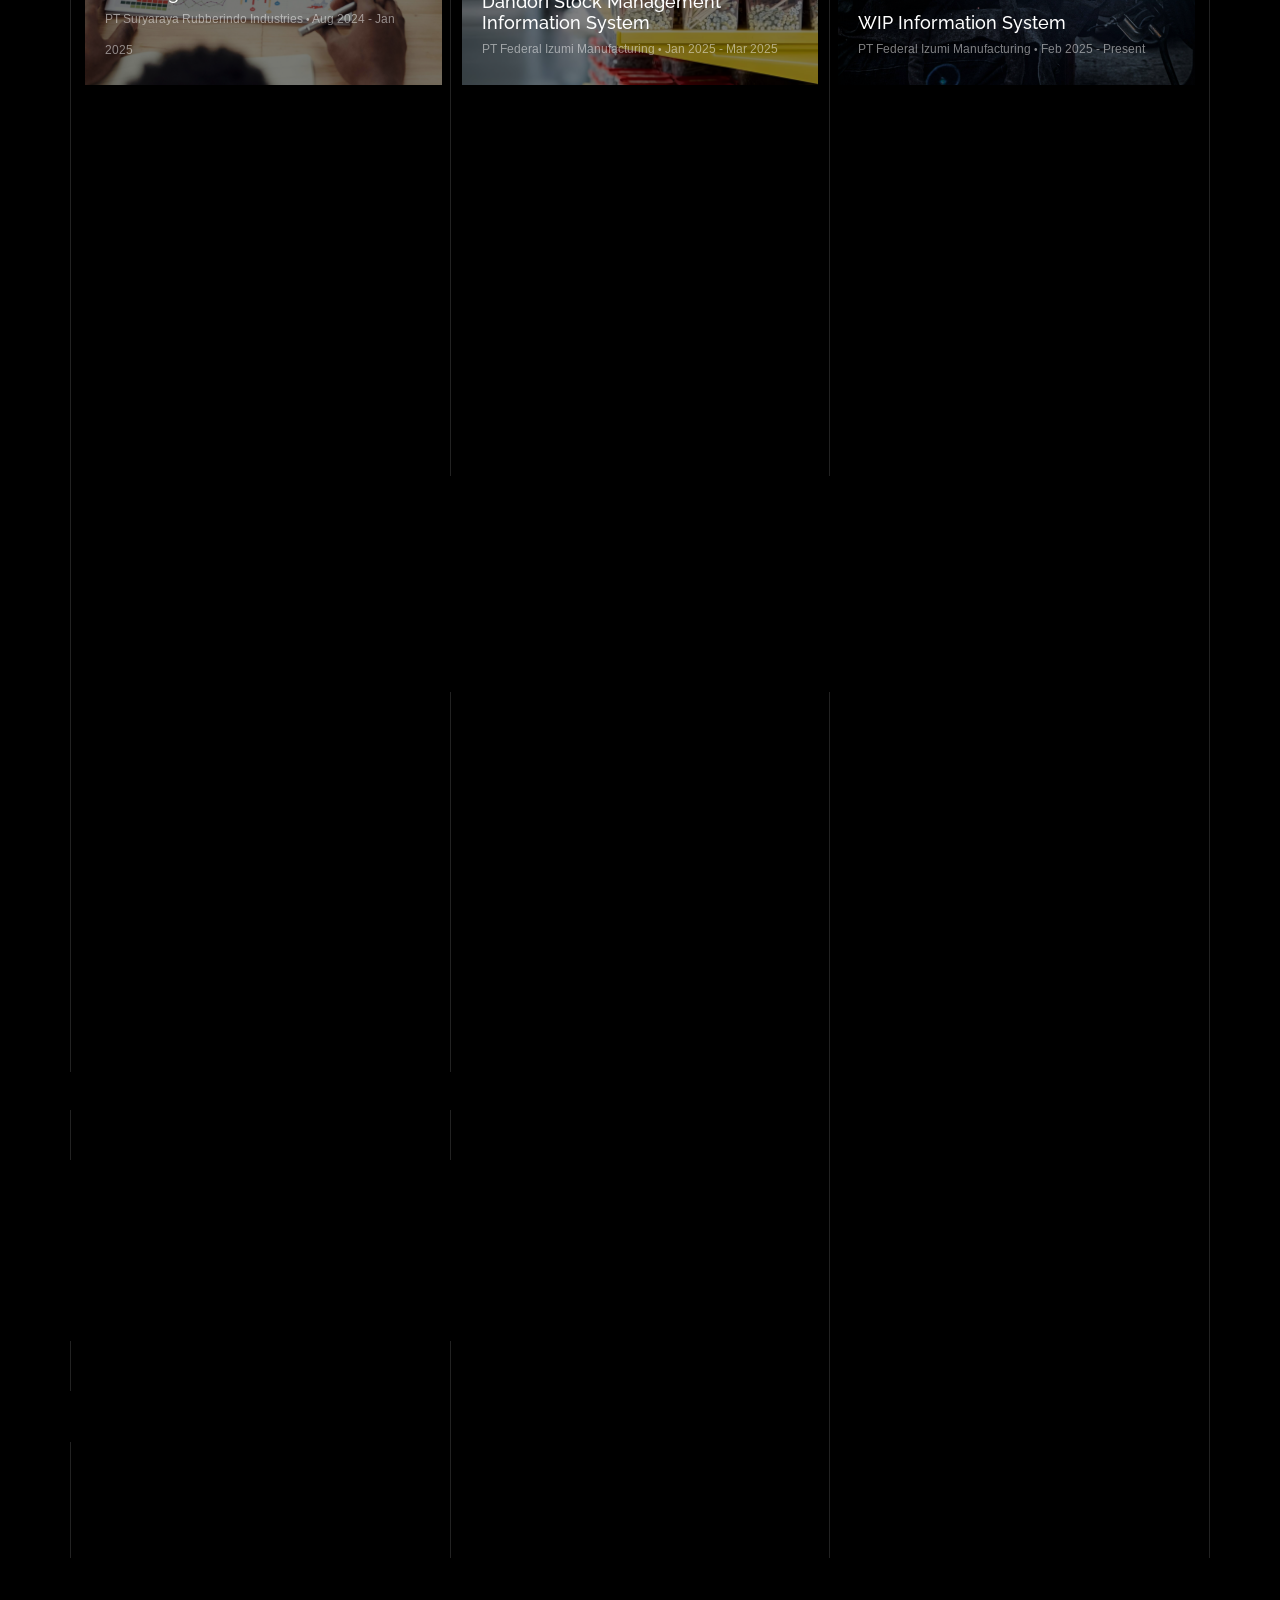
==== commit cfbcac27: "update education section" ====
--- a/index.html
+++ b/index.html
@@ -198,41 +198,6 @@
 
             <div class="row gutter-v3">
               <div class="col-md-6 col-lg-4 mb-4">
-                <div class="feature-v1" data-aos="fade-up" data-aos-delay="0">
-                  <div class="wrap-icon mb-3">
-                    <img
-                      src="images/logo/ppdm-logo.png"
-                      alt="Image"
-                      width="45"
-                    />
-                  </div>
-                  <h3>
-                    Darul Ma'arif <br />
-                    Boarding School
-                  </h3>
-                  <p>July 2019 - May 2022.</p>
-                </div>
-              </div>
-              <div class="col-md-6 col-lg-4 mb-4">
-                <div class="feature-v1" data-aos="fade-up" data-aos-delay="100">
-                  <div class="wrap-icon mb-3">
-                    <img
-                      src="images/logo/smanuk-logo.png"
-                      alt="Icon"
-                      width="45"
-                    />
-                  </div>
-                  <h3>
-                    SMA NU <br />
-                    Kaplongan
-                  </h3>
-                  <p>
-                    Science Major <br />
-                    <span class="small">&bullet;</span> July 2019 - May 2022.
-                  </p>
-                </div>
-              </div>
-              <div class="col-md-6 col-lg-4 mb-4">
                 <div class="feature-v1" data-aos="fade-up" data-aos-delay="200">
                   <div class="wrap-icon mb-3">
                     <img
@@ -247,8 +212,28 @@
                     Politechnic
                   </h3>
                   <p>
-                    Informatics Management Major <br />
-                    <span class="small">&bullet;</span> August 2022 - Sekarang.
+                    Associate's Degree in Informatics Management<br />
+                    <span class="small">&bullet;</span> August 2022 - August 2025.
+                  </p>
+                </div>
+              </div>
+              <div class="col-md-6 col-lg-4 mb-4">
+                <div class="feature-v1" data-aos="fade-up" data-aos-delay="200">
+                  <div class="wrap-icon mb-3">
+                    <img
+                      src="images/logo/unm.png"
+                      alt="Image"
+                      class="img-fluid"
+                      width="45"
+                    />
+                  </div>
+                  <h3>
+                    Nusa Mandiri <br />
+                    University
+                  </h3>
+                  <p>
+                    Bachelor's Degree in Information Systems<br />
+                    <span class="small">&bullet;</span> September 2026 - Present.
                   </p>
                 </div>
               </div>
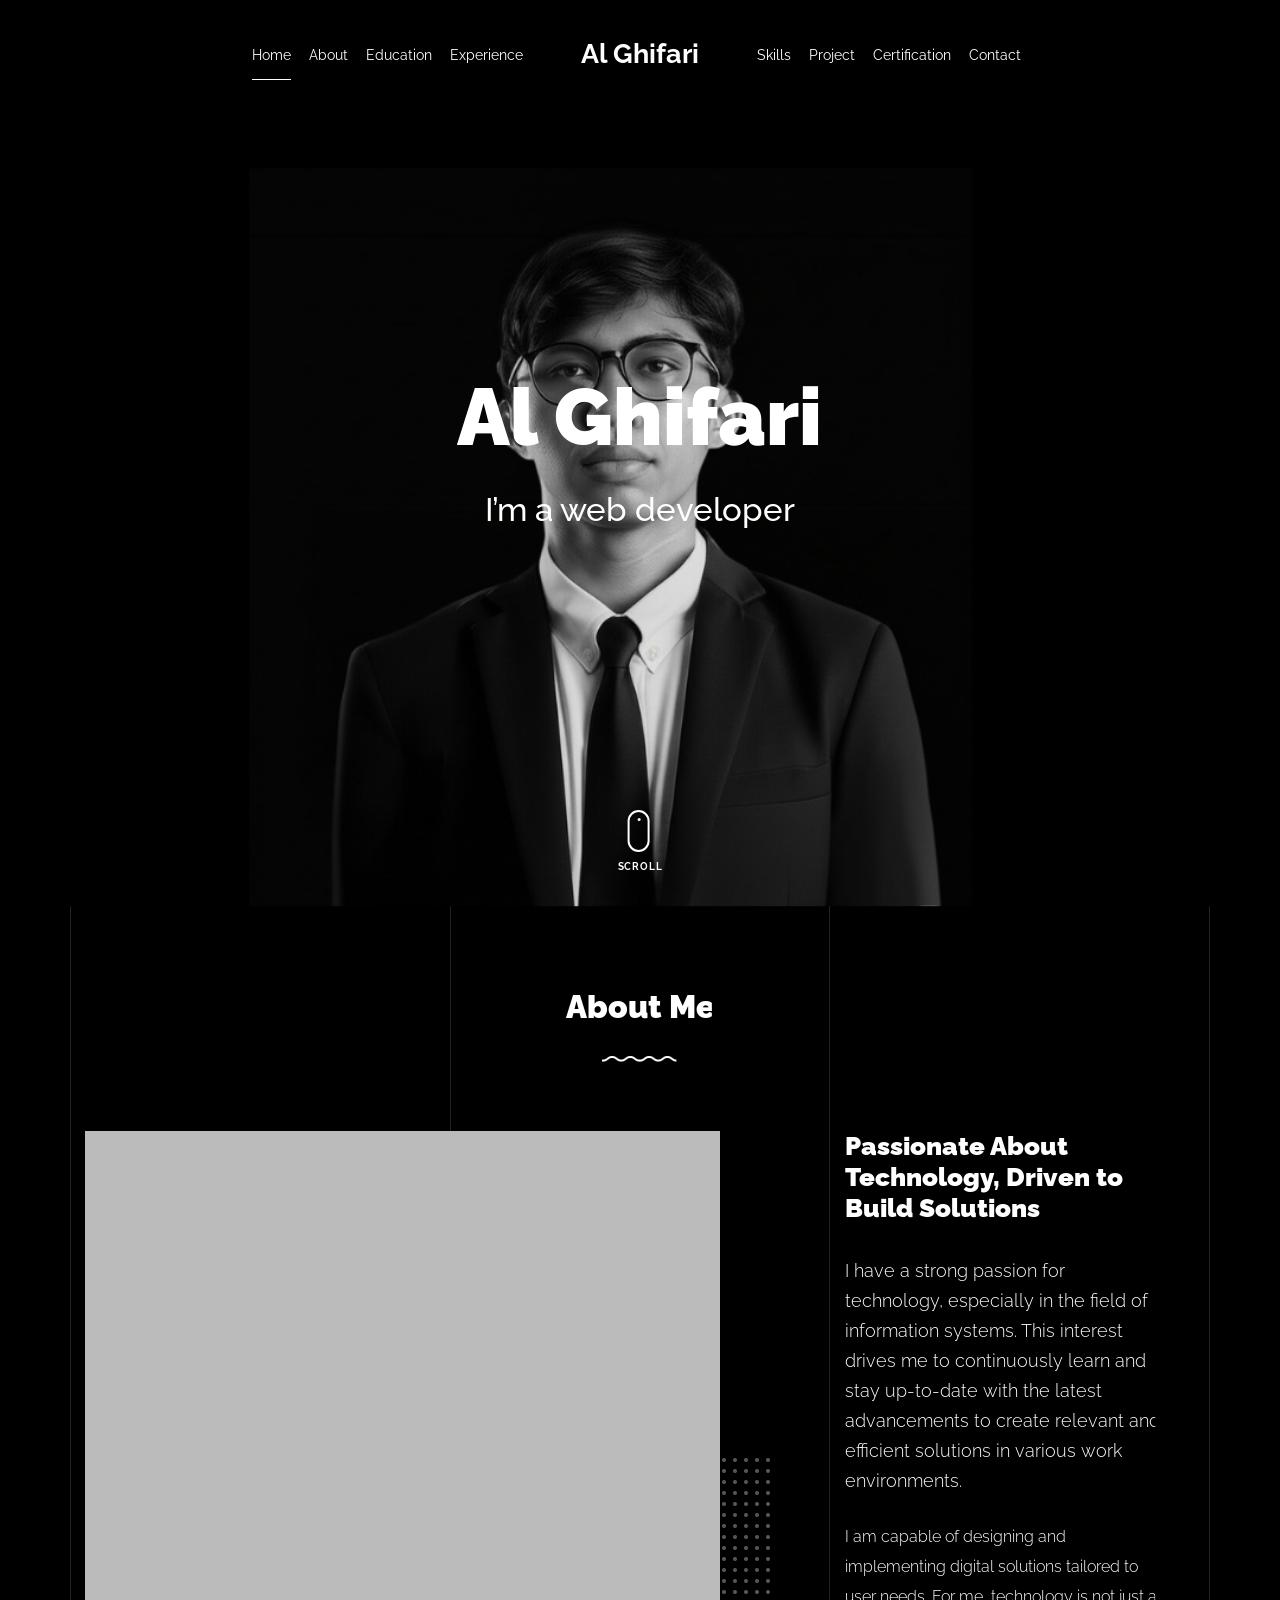
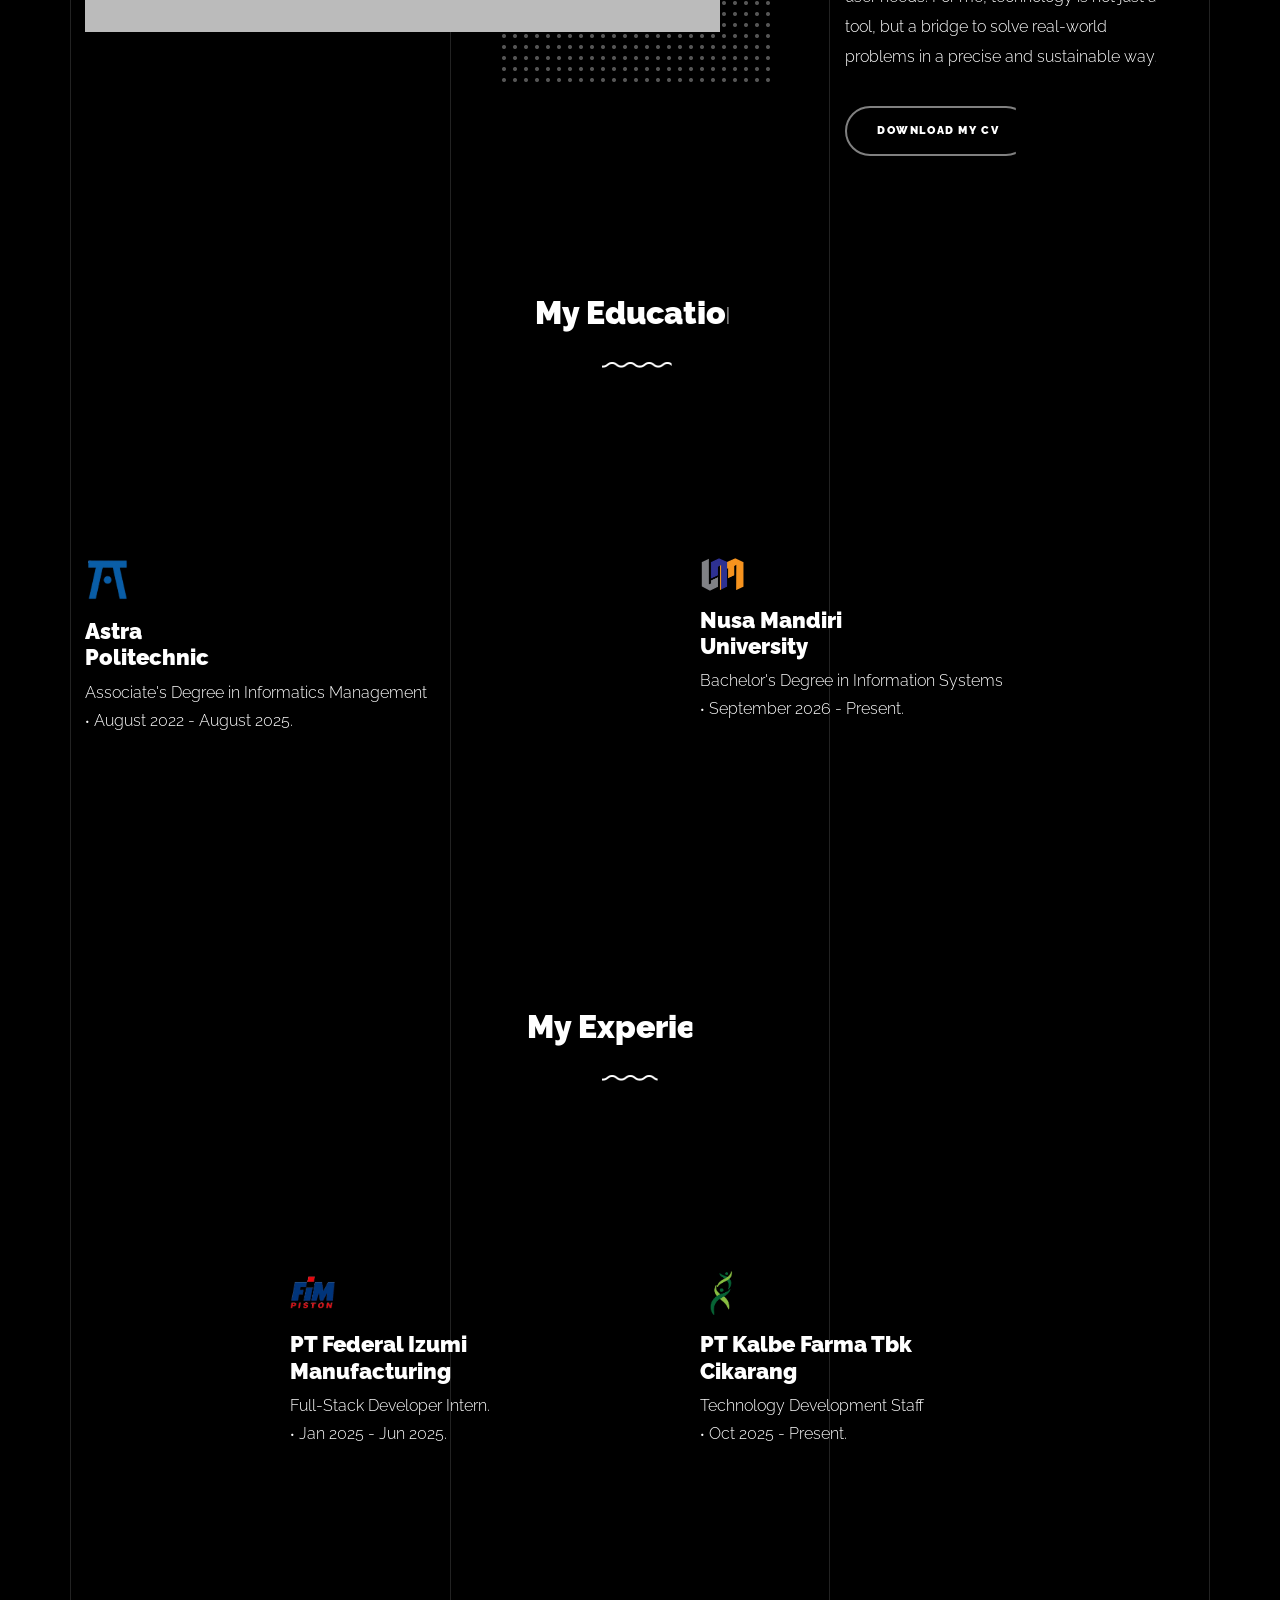
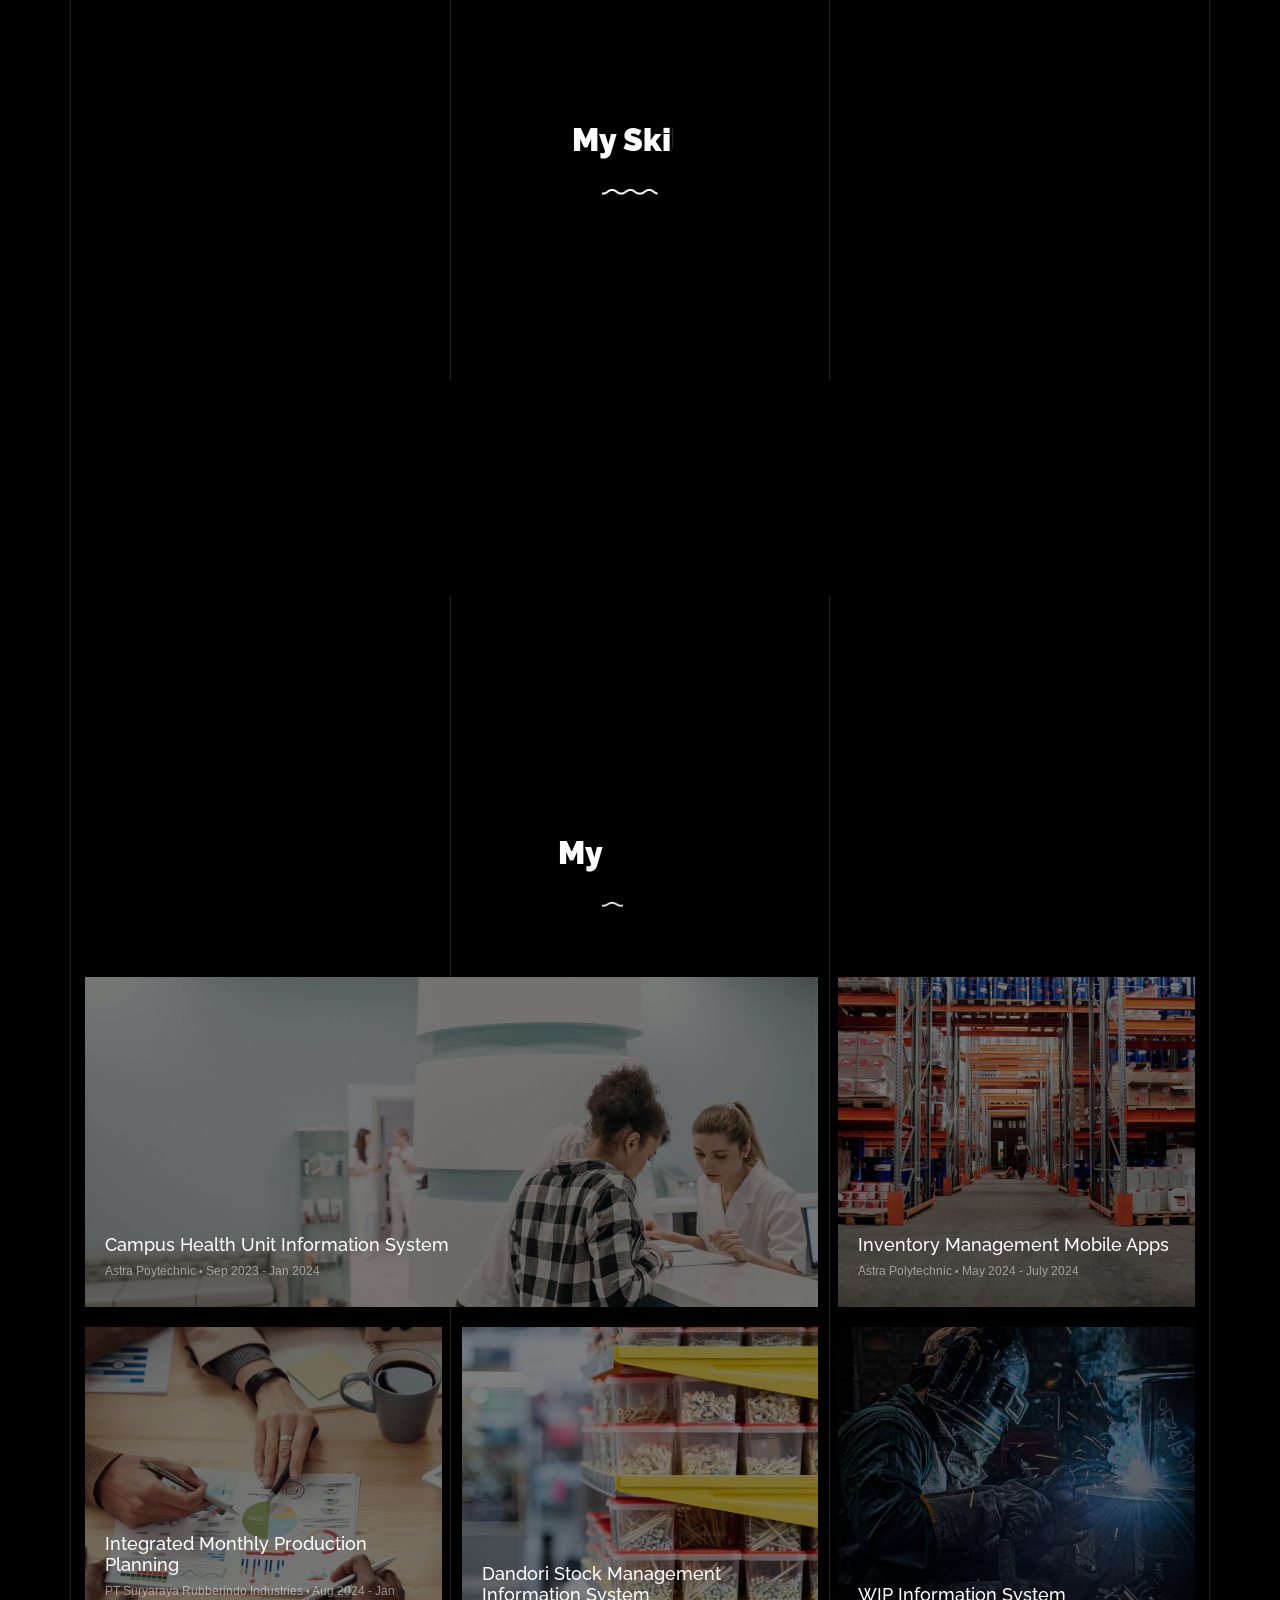
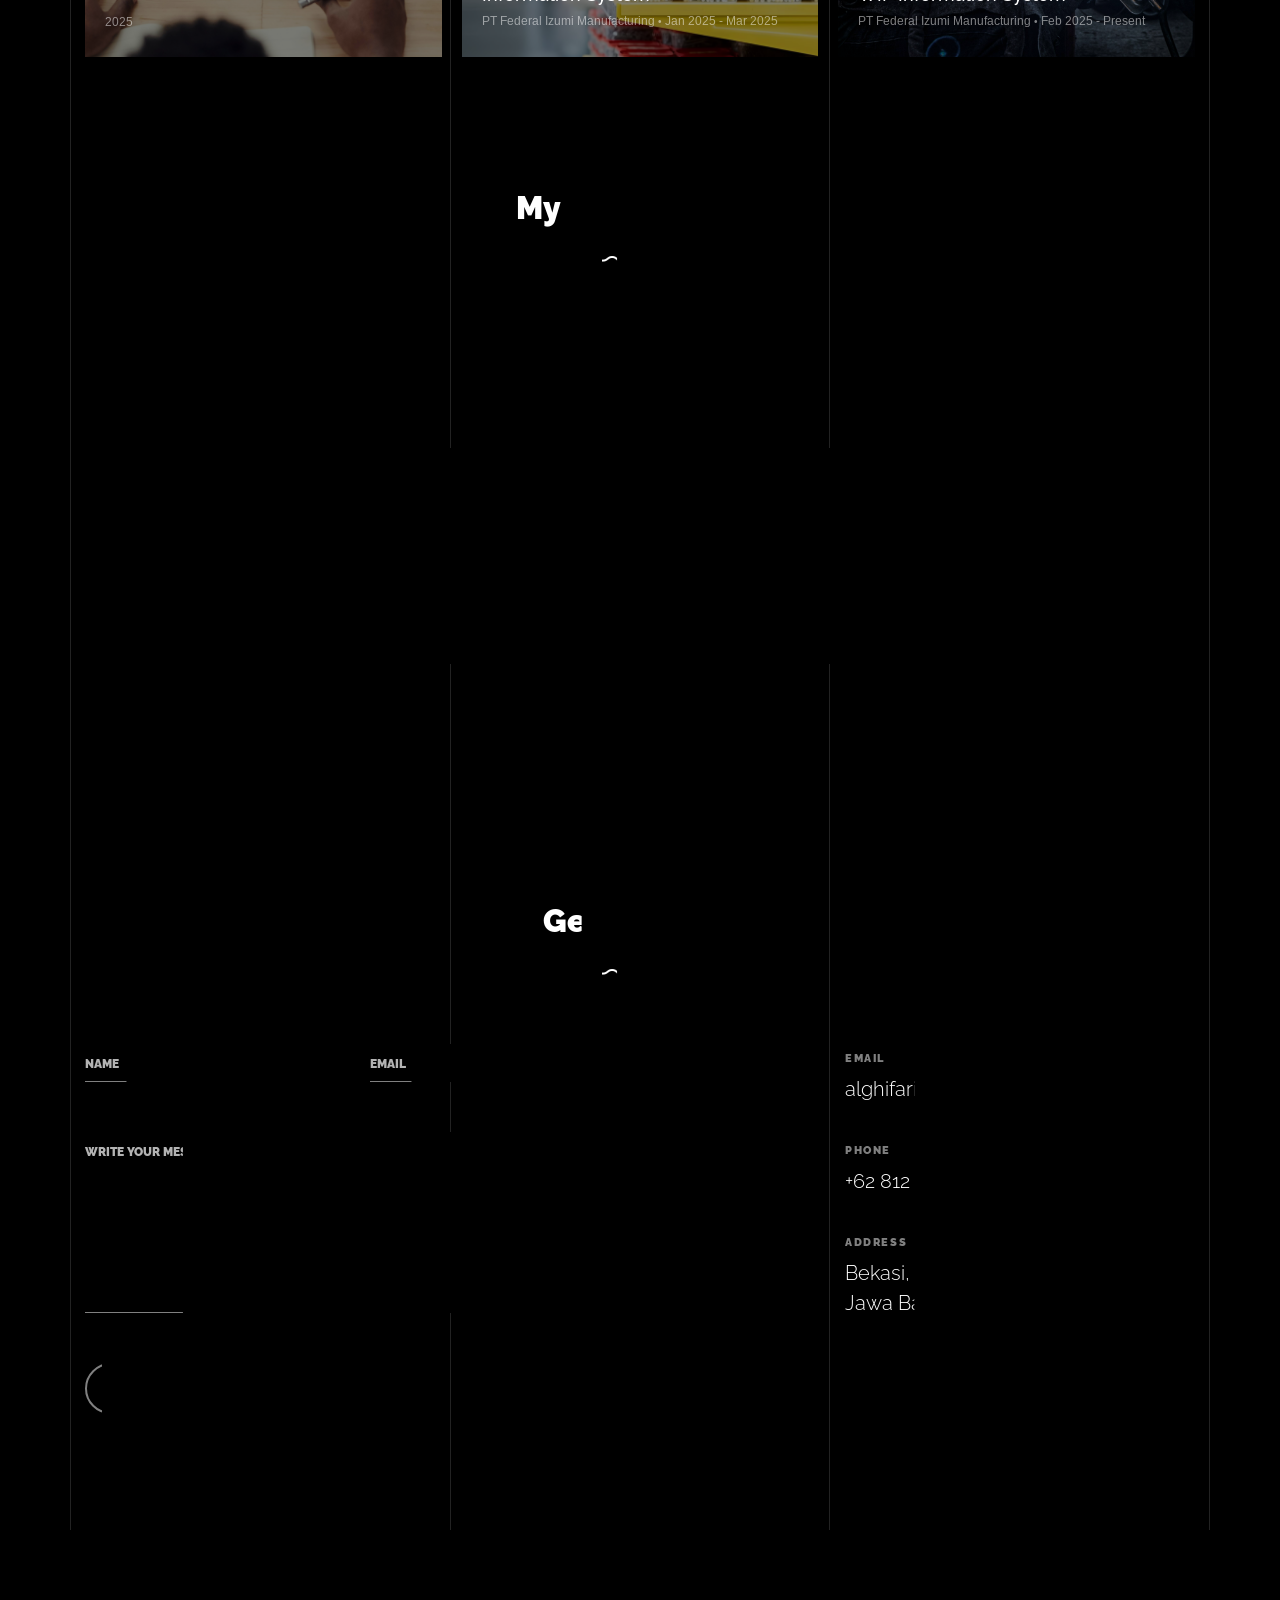
==== commit 0aa36008: "fix education column" ====
--- a/index.html
+++ b/index.html
@@ -197,7 +197,7 @@
             <br />
 
             <div class="row gutter-v3">
-              <div class="col-md-6 col-lg-4 mb-4">
+              <div class="col-md-6 col-lg-6 mb-4">
                 <div class="feature-v1" data-aos="fade-up" data-aos-delay="200">
                   <div class="wrap-icon mb-3">
                     <img
@@ -217,7 +217,7 @@
                   </p>
                 </div>
               </div>
-              <div class="col-md-6 col-lg-4 mb-4">
+              <div class="col-md-6 col-lg-6 mb-4">
                 <div class="feature-v1" data-aos="fade-up" data-aos-delay="200">
                   <div class="wrap-icon mb-3">
                     <img
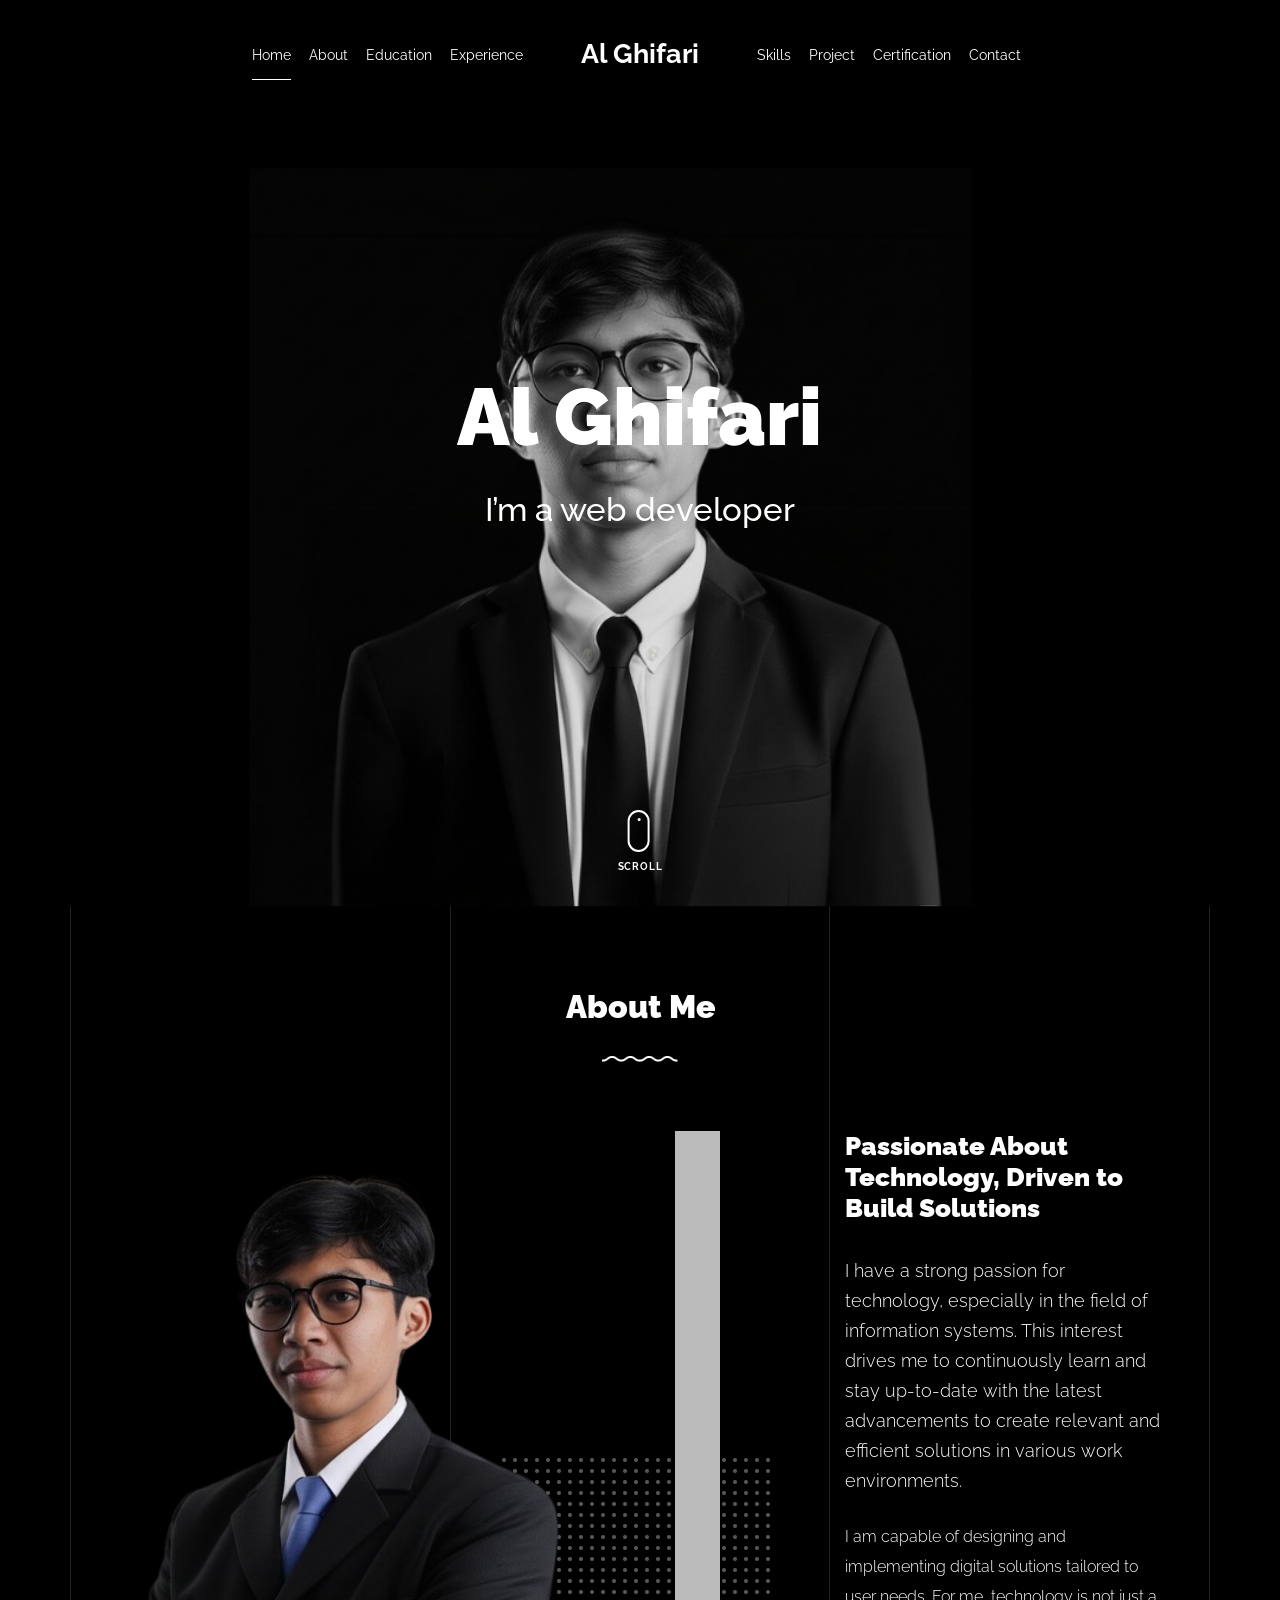
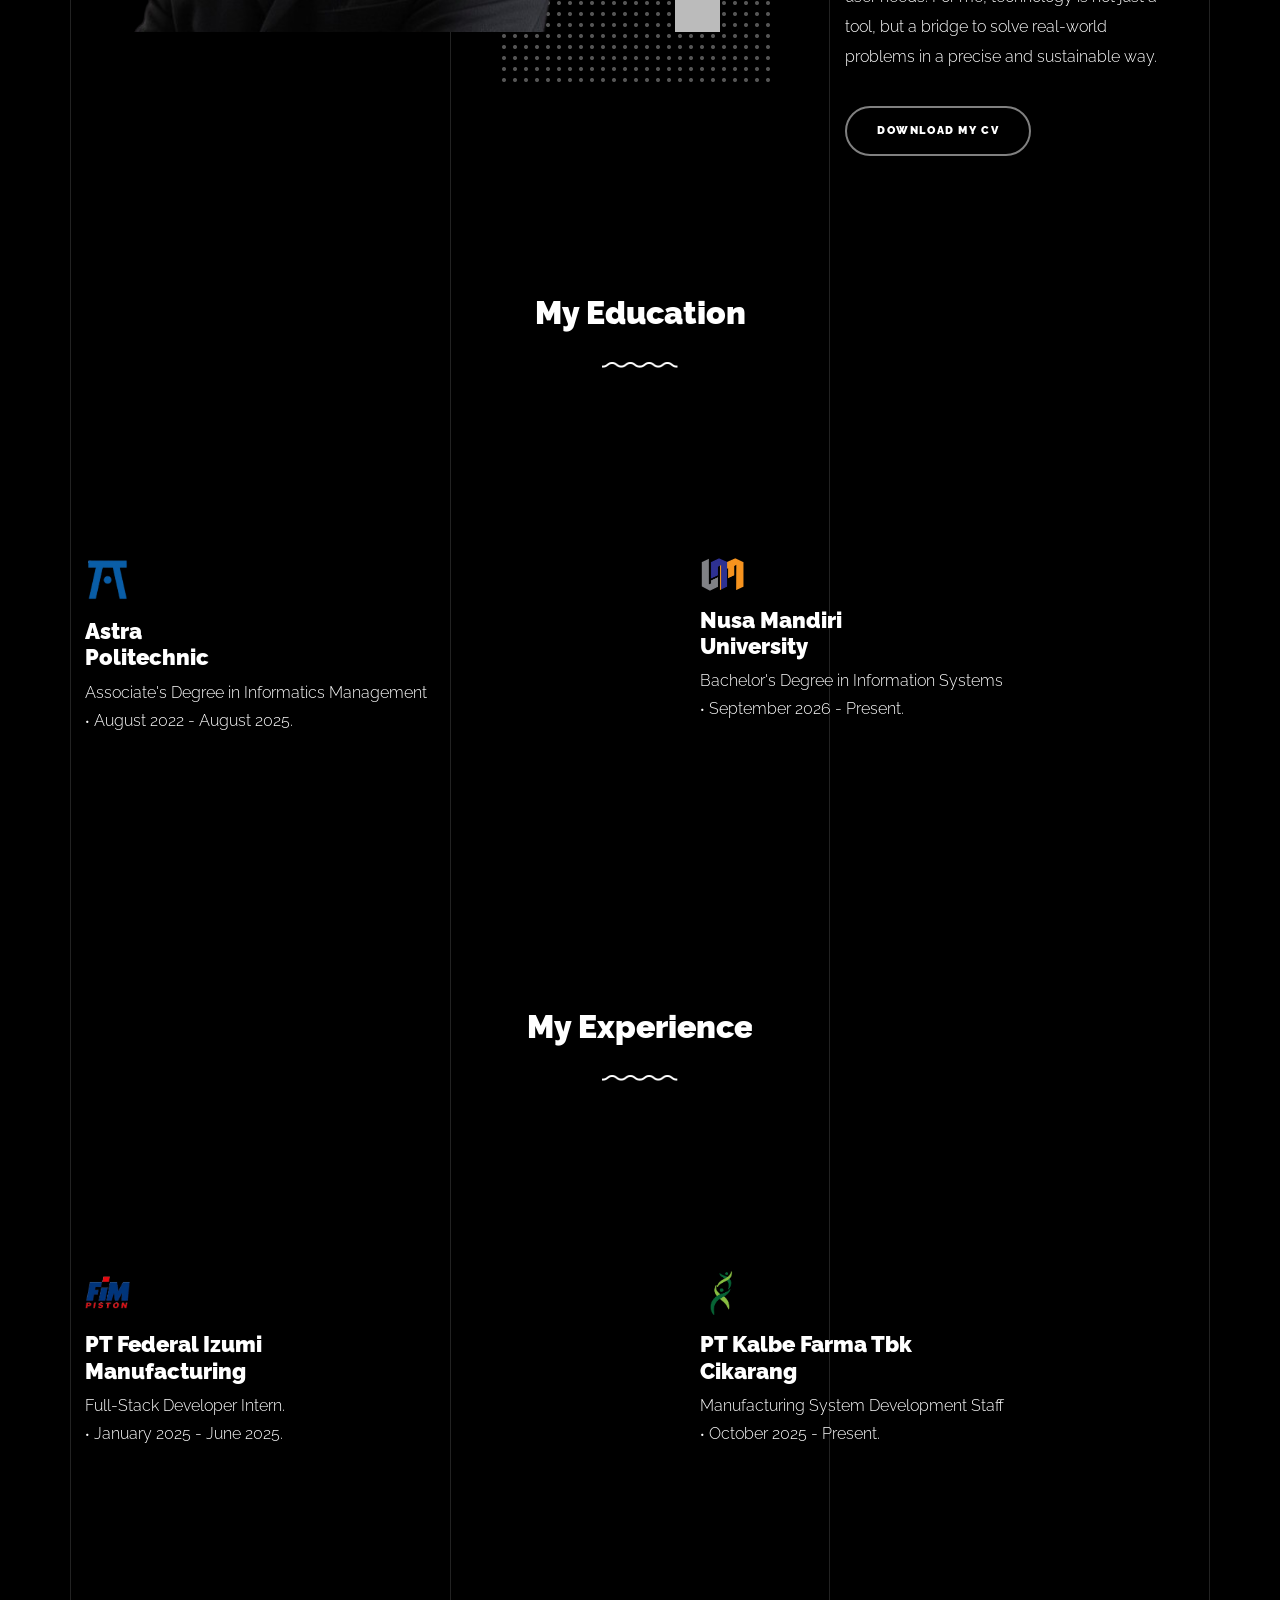
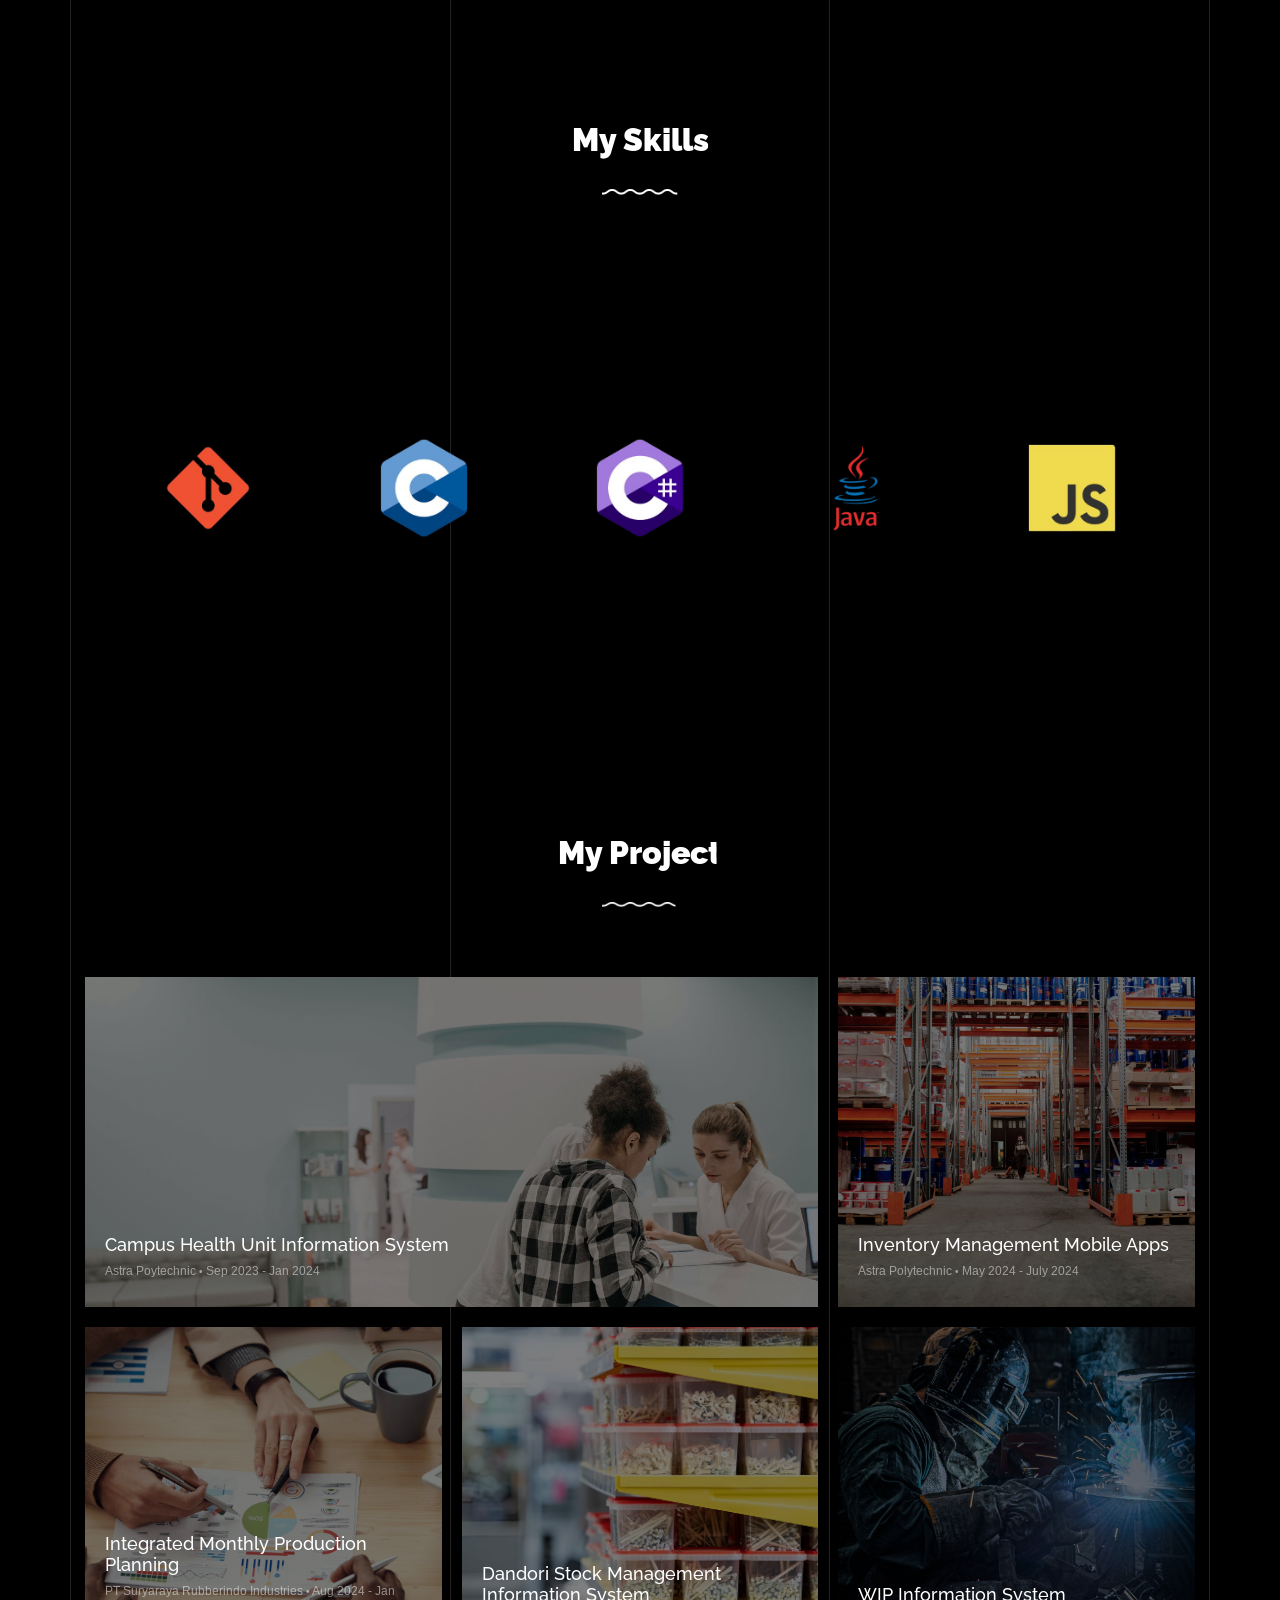
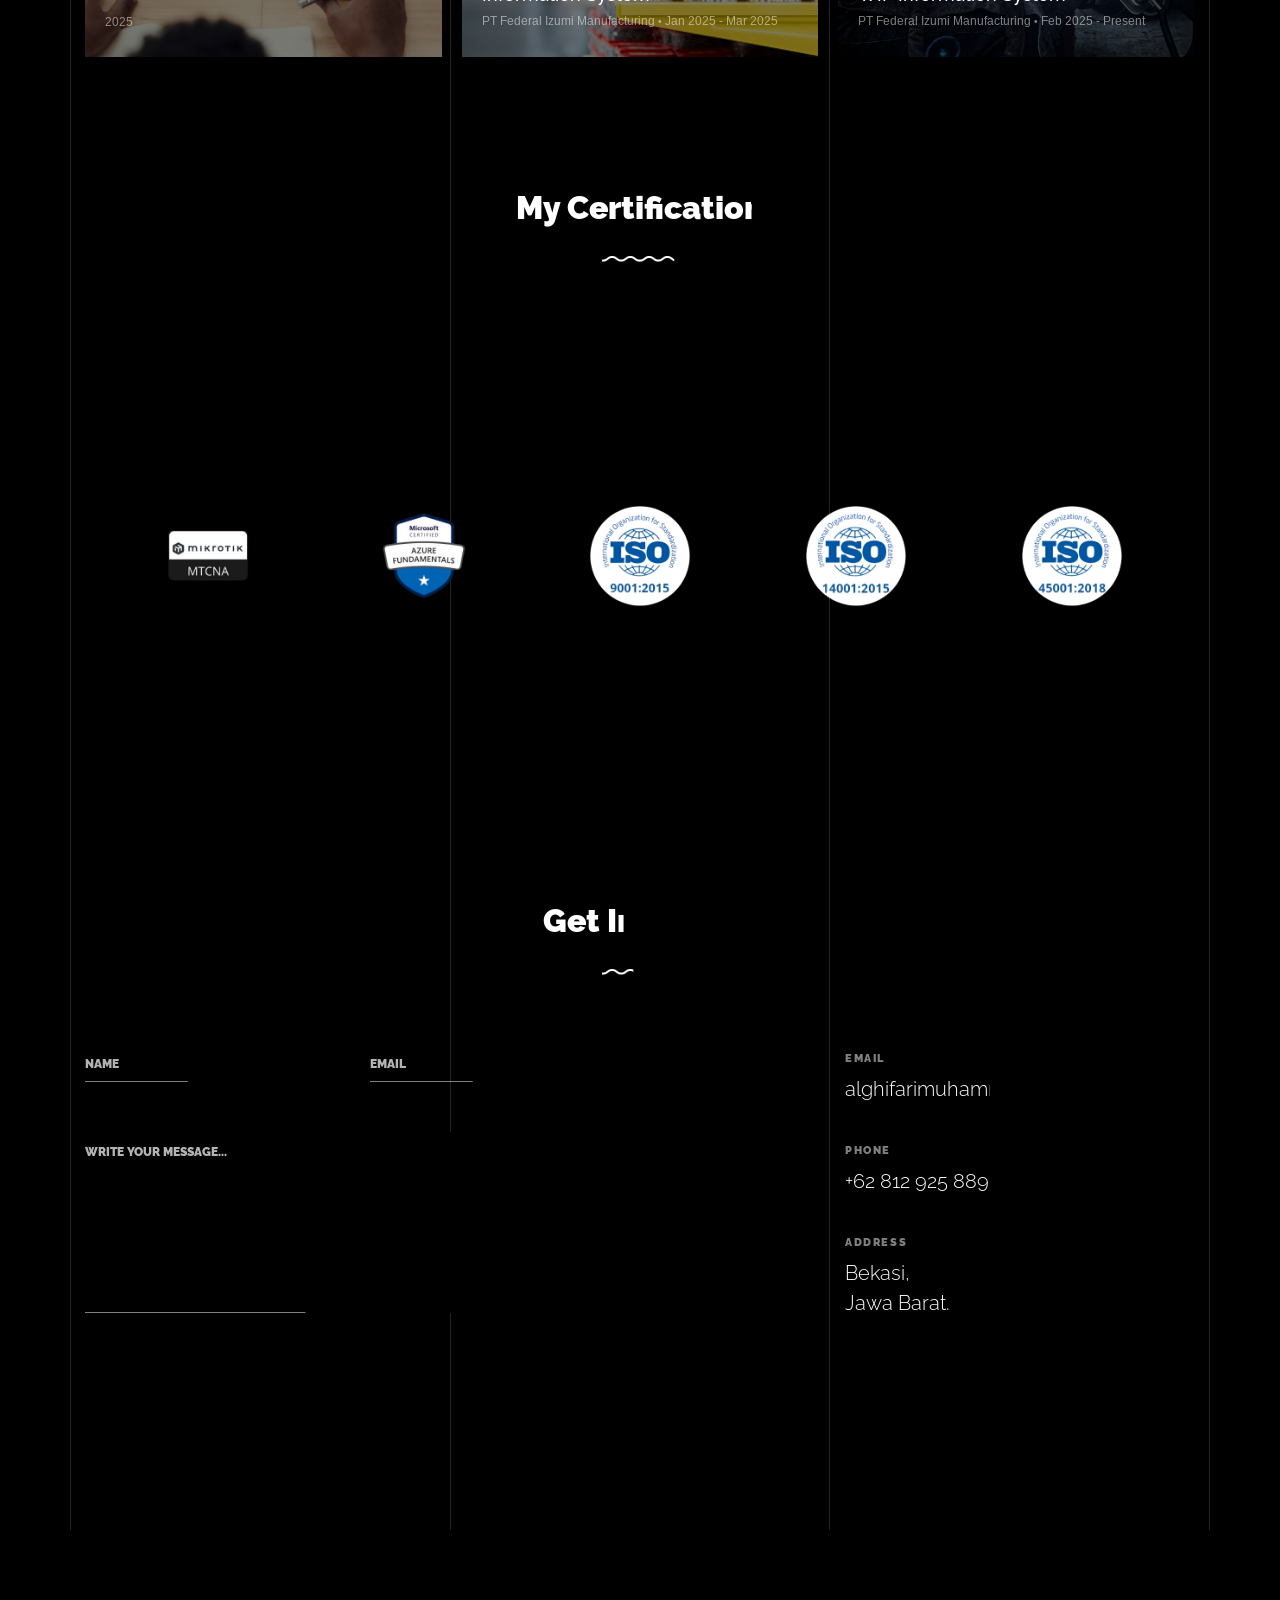
==== commit 60d23b22: "fix experience section" ====
--- a/index.html
+++ b/index.html
@@ -261,8 +261,8 @@
             <br />
             <br />
 
-            <div class="row gutter-v3 justify-content-center">
-              <div class="col-md-6 col-lg-4 mb-4">
+            <div class="row gutter-v3">
+              <div class="col-md-6 col-lg-6 mb-4">
                 <div class="feature-v1" data-aos="fade-up" data-aos-delay="0">
                   <div class="wrap-icon mb-3">
                     <img
@@ -279,11 +279,11 @@
                     Full-Stack Developer Intern. <br /><span class="small"
                       >&bullet;</span
                     >
-                    Jan 2025 - Jun 2025.
+                    January 2025 - June 2025.
                   </p>
                 </div>
               </div>
-              <div class="col-md-6 col-lg-4 mb-4">
+              <div class="col-md-6 col-lg-6 mb-4">
                 <div class="feature-v1" data-aos="fade-up" data-aos-delay="0">
                   <div class="wrap-icon mb-3">
                     <img
@@ -297,10 +297,10 @@
                     Cikarang
                   </h3>
                   <p>
-                    Technology Development Staff <br /><span class="small"
+                    Manufacturing System Development Staff <br /><span class="small"
                       >&bullet;</span
                     >
-                    Oct 2025 - Present.
+                    October 2025 - Present.
                   </p>
                 </div>
               </div>
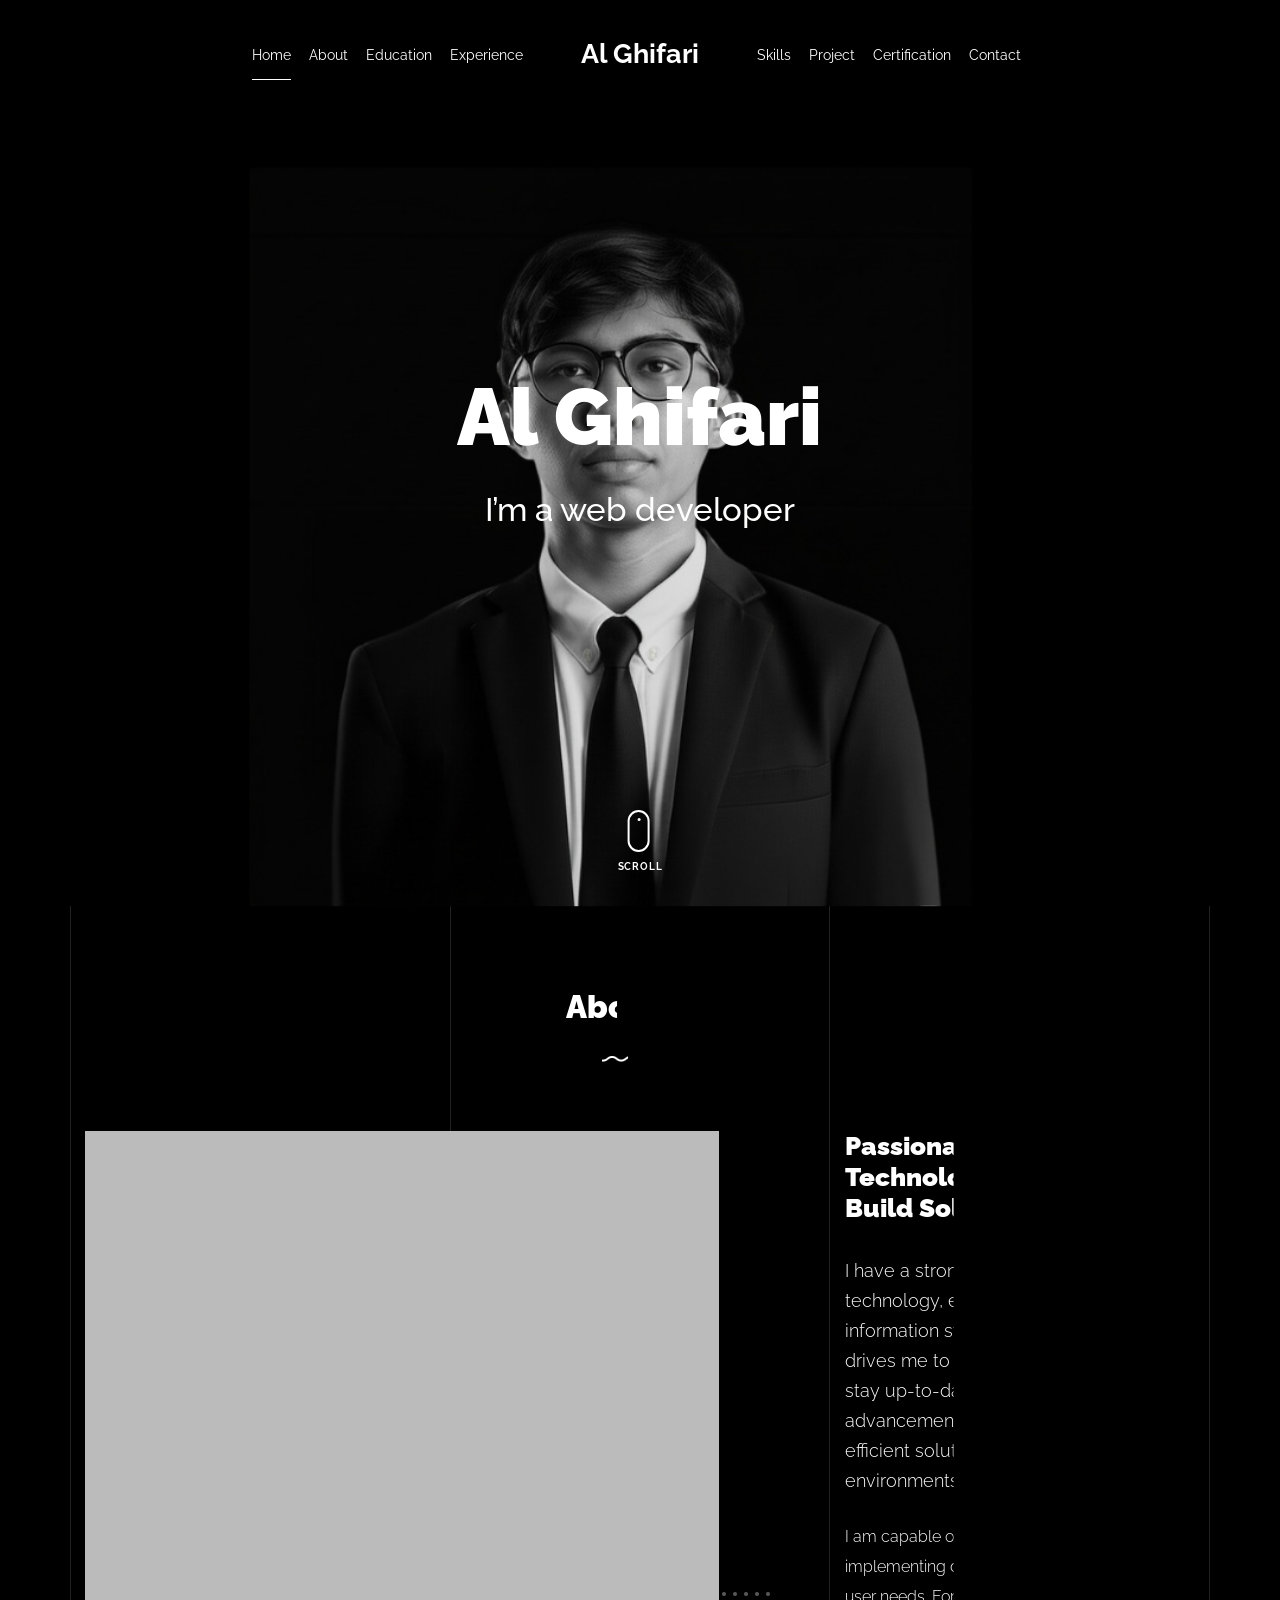
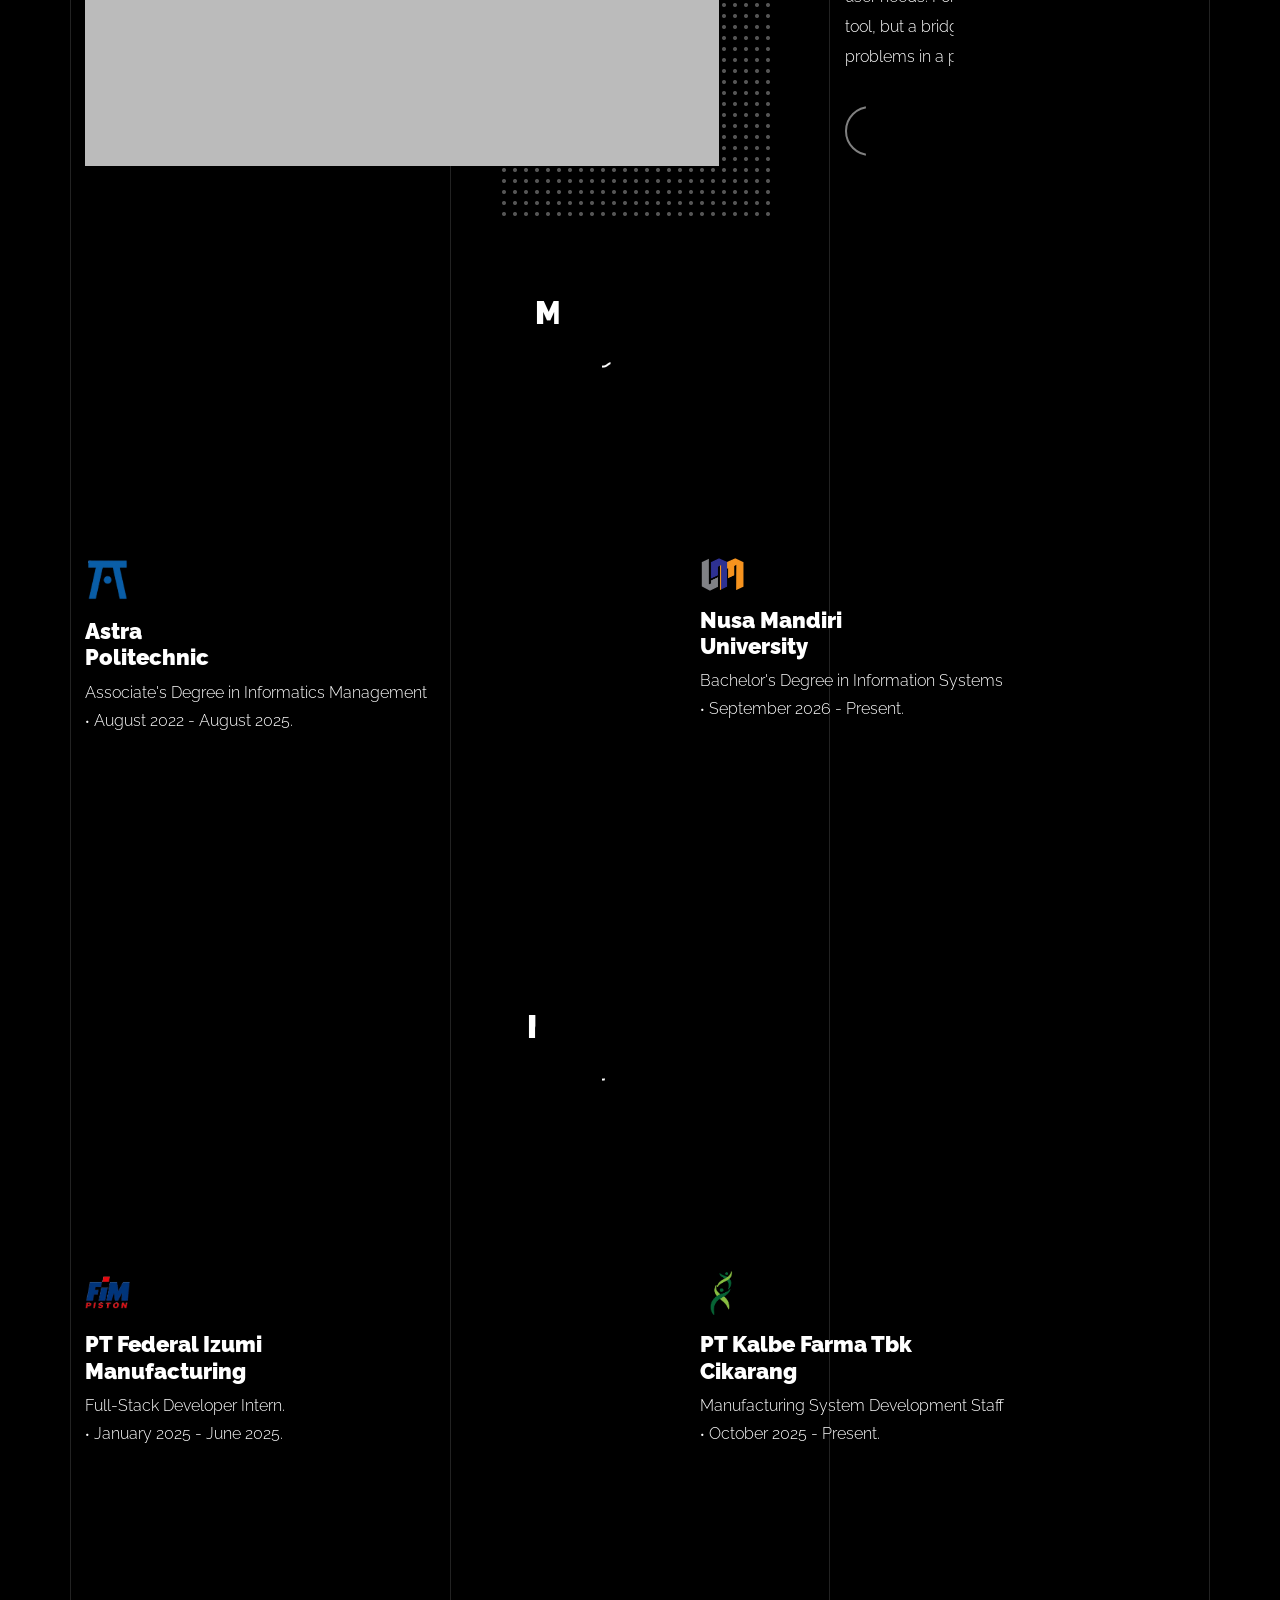
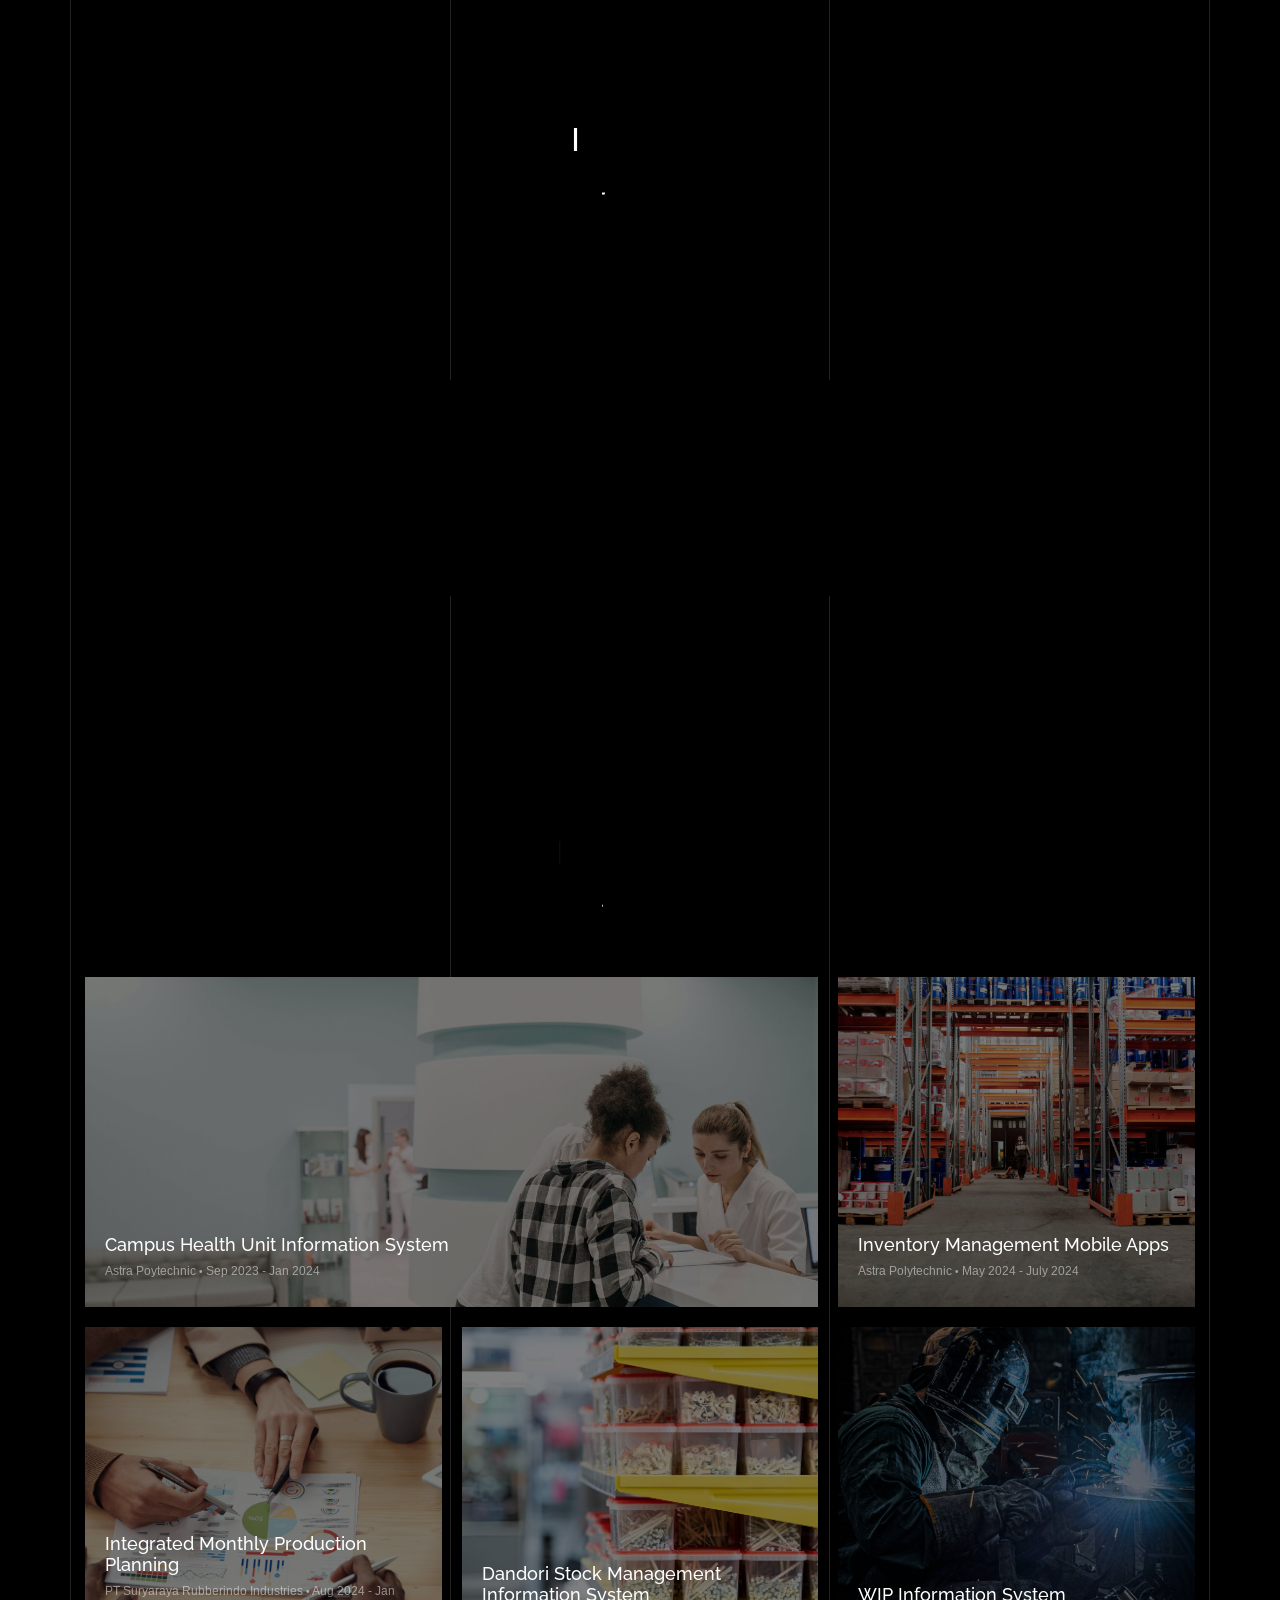
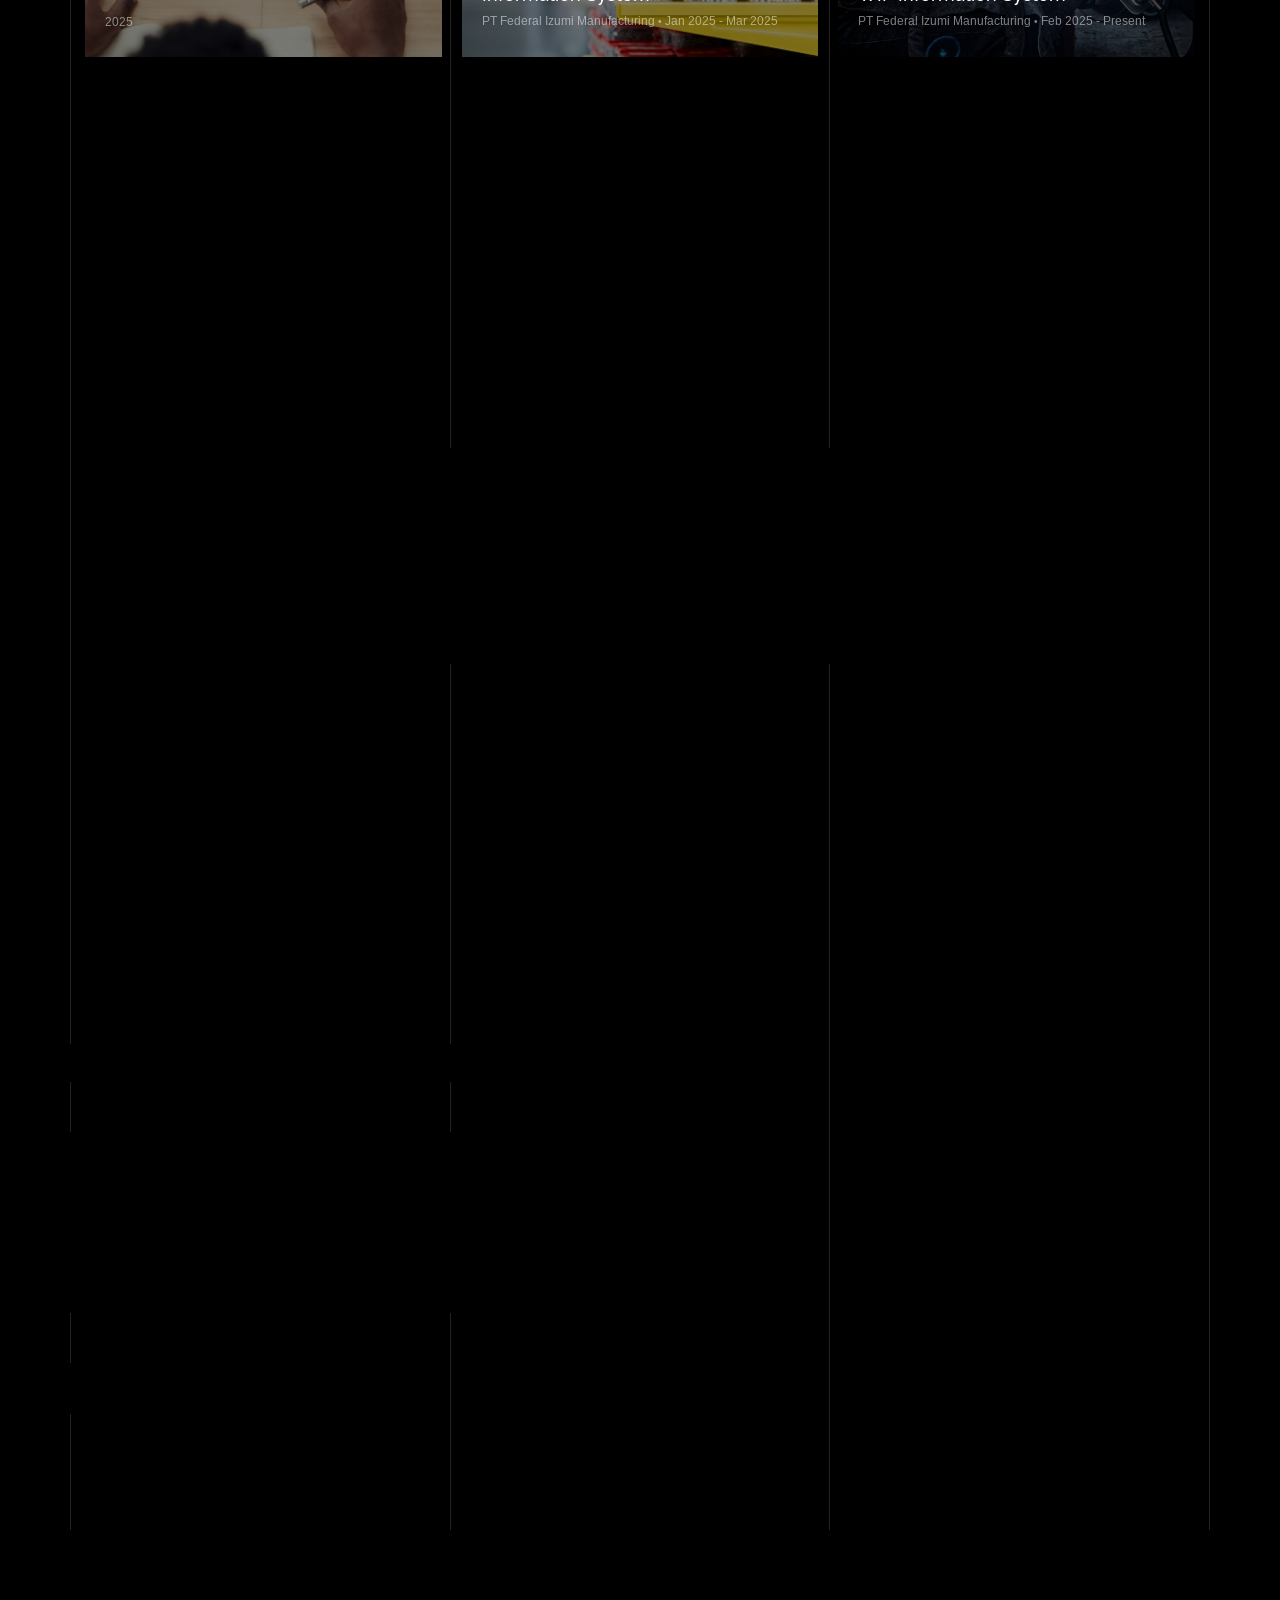
==== commit a2b57f7b: "update about me image" ====
--- a/index.html
+++ b/index.html
@@ -145,7 +145,7 @@
             <div class="row mt-5 justify-content-between">
               <div class="col-lg-7 mb-5 mb-lg-0">
                 <figure class="dotted-bg gsap-reveal-img">
-                  <img src="images/profile.png" alt="Image" class="img-fluid" />
+                  <img src="images/me_dr.png" alt="Image" class="img-fluid" />
                 </figure>
               </div>
               <div class="col-lg-4 pr-lg-5">
